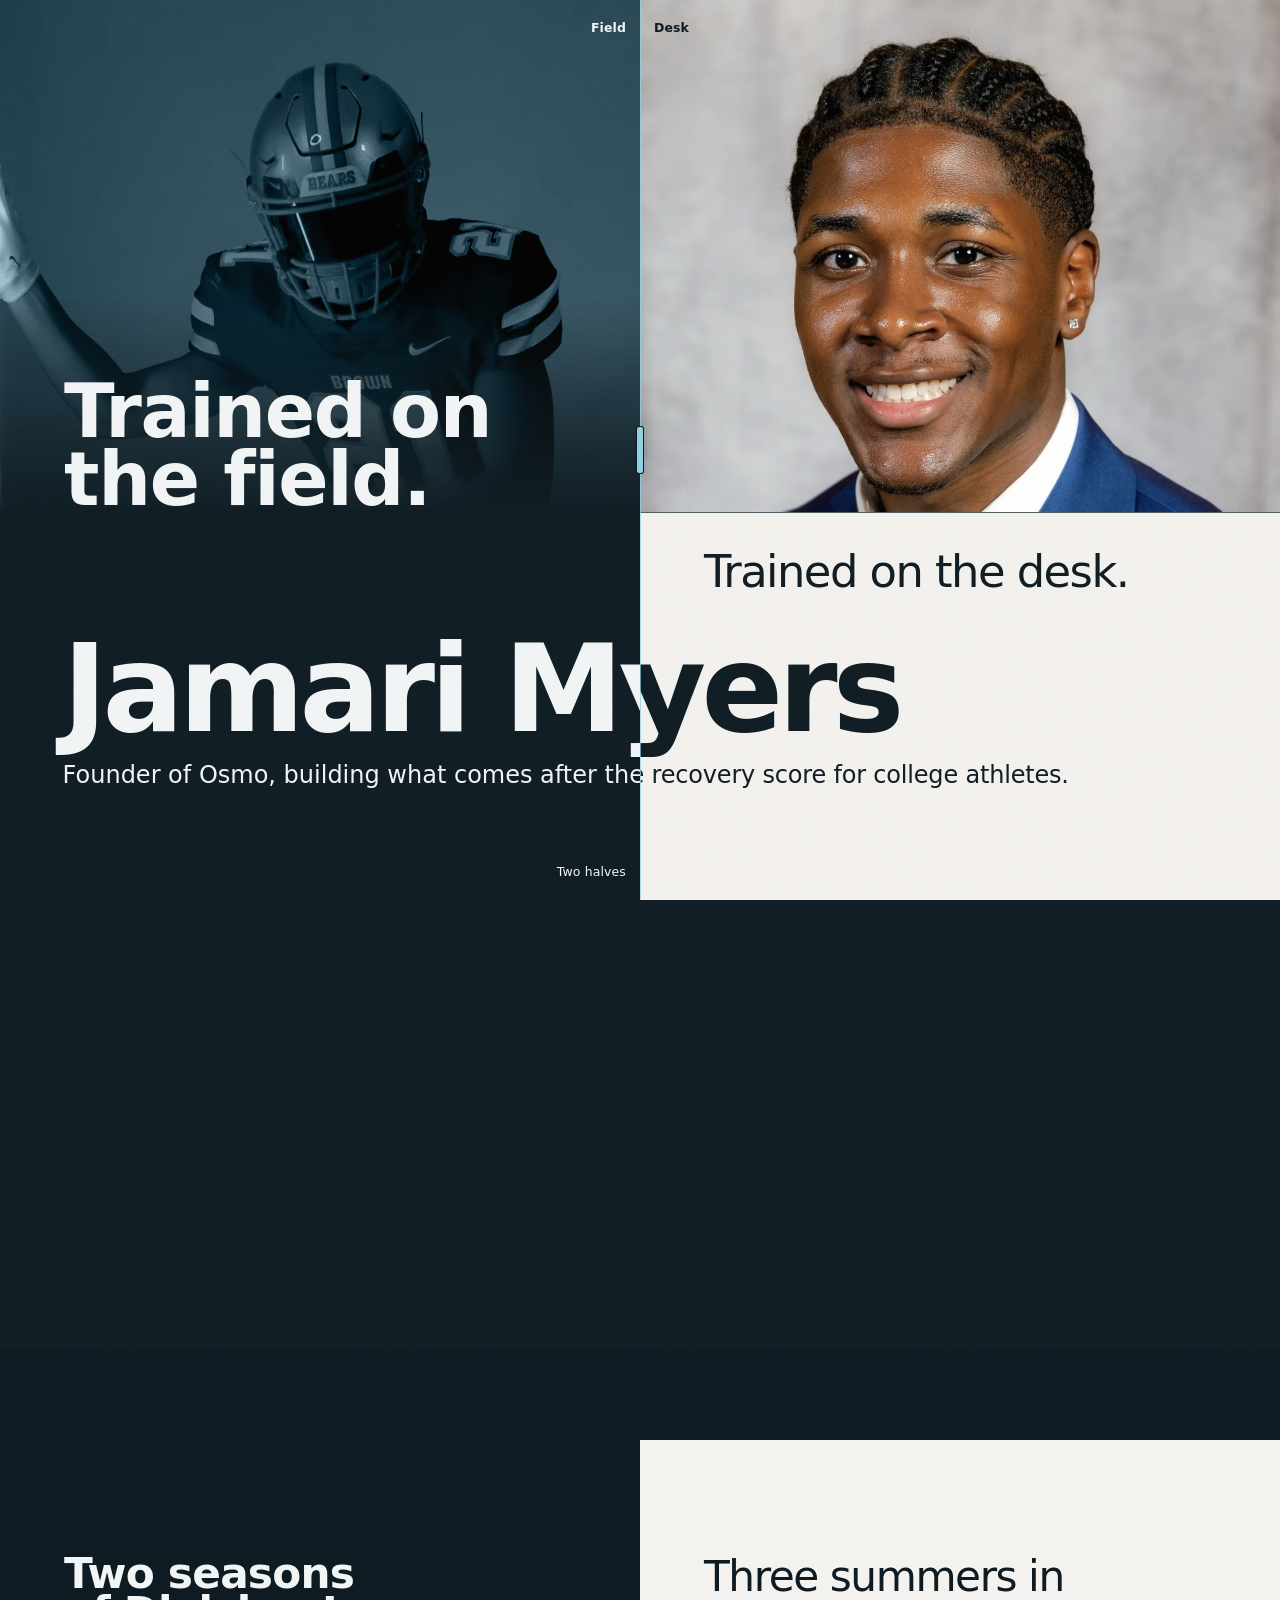
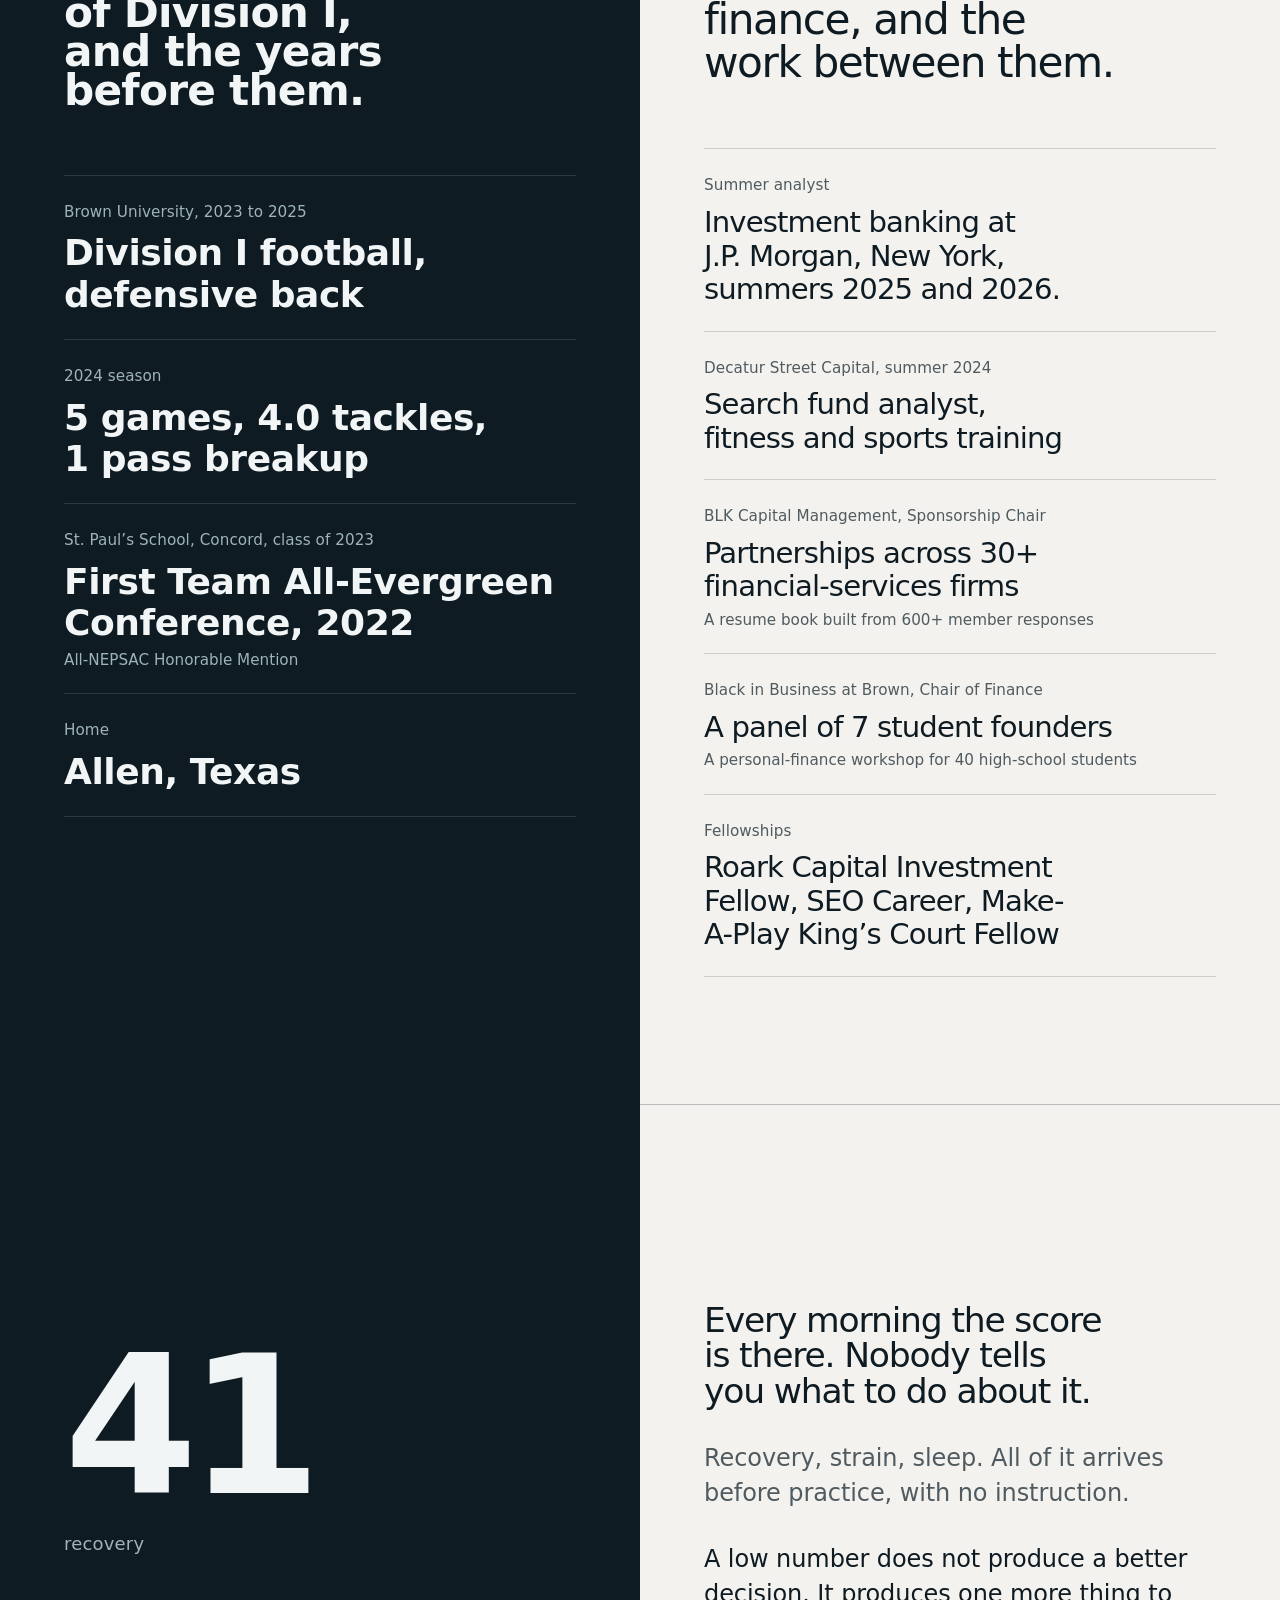
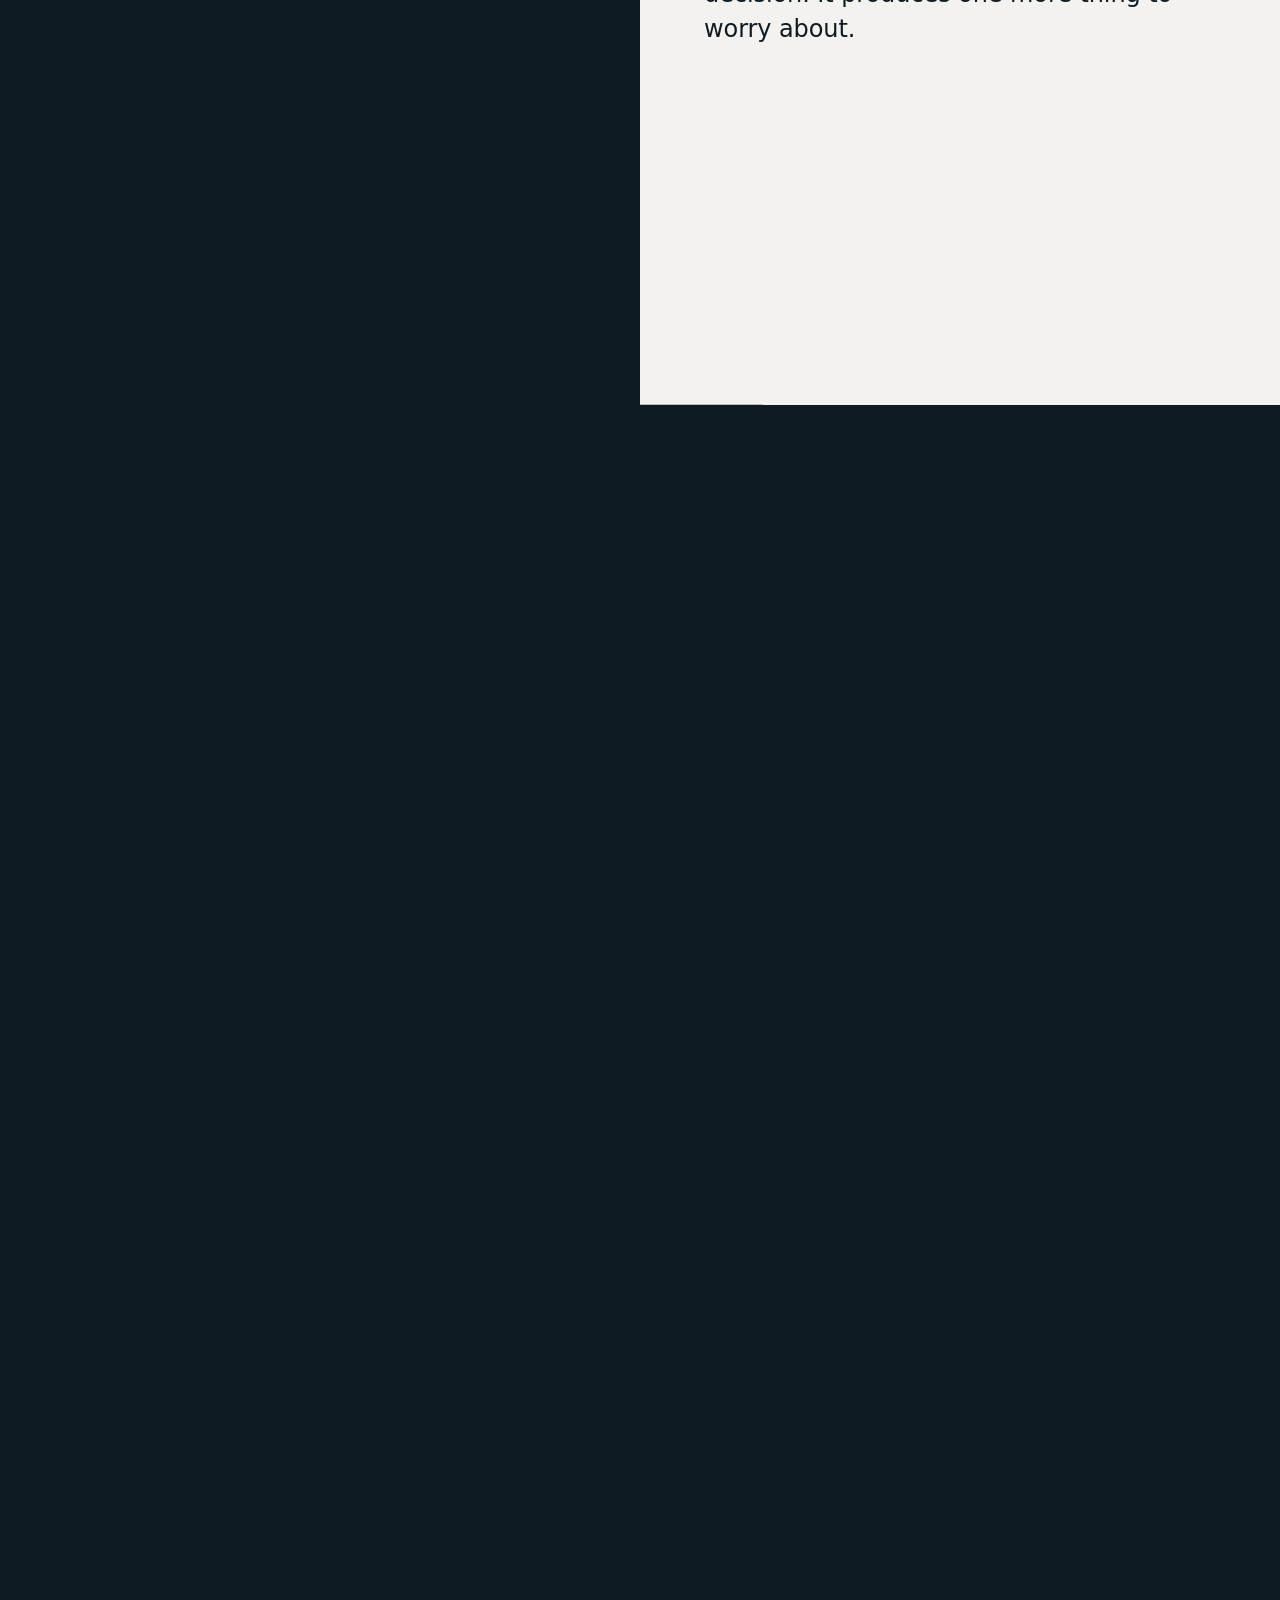
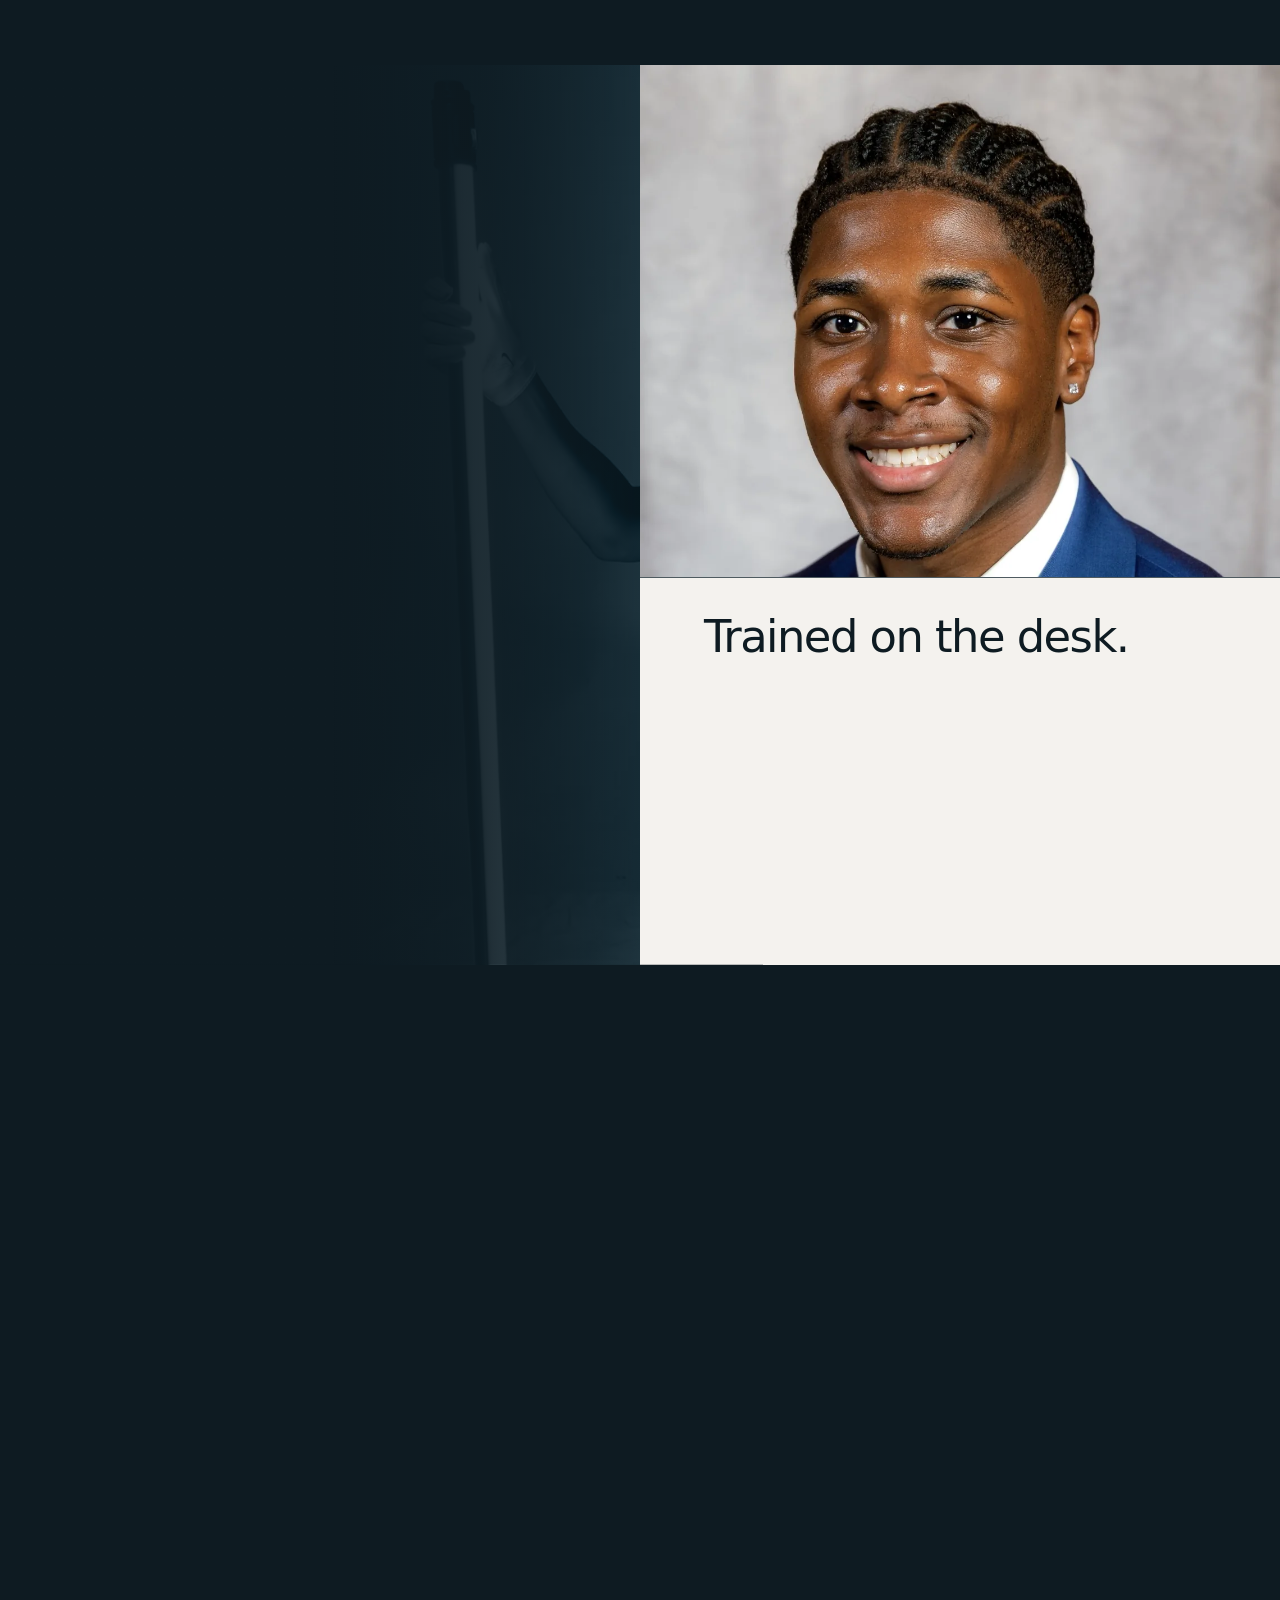
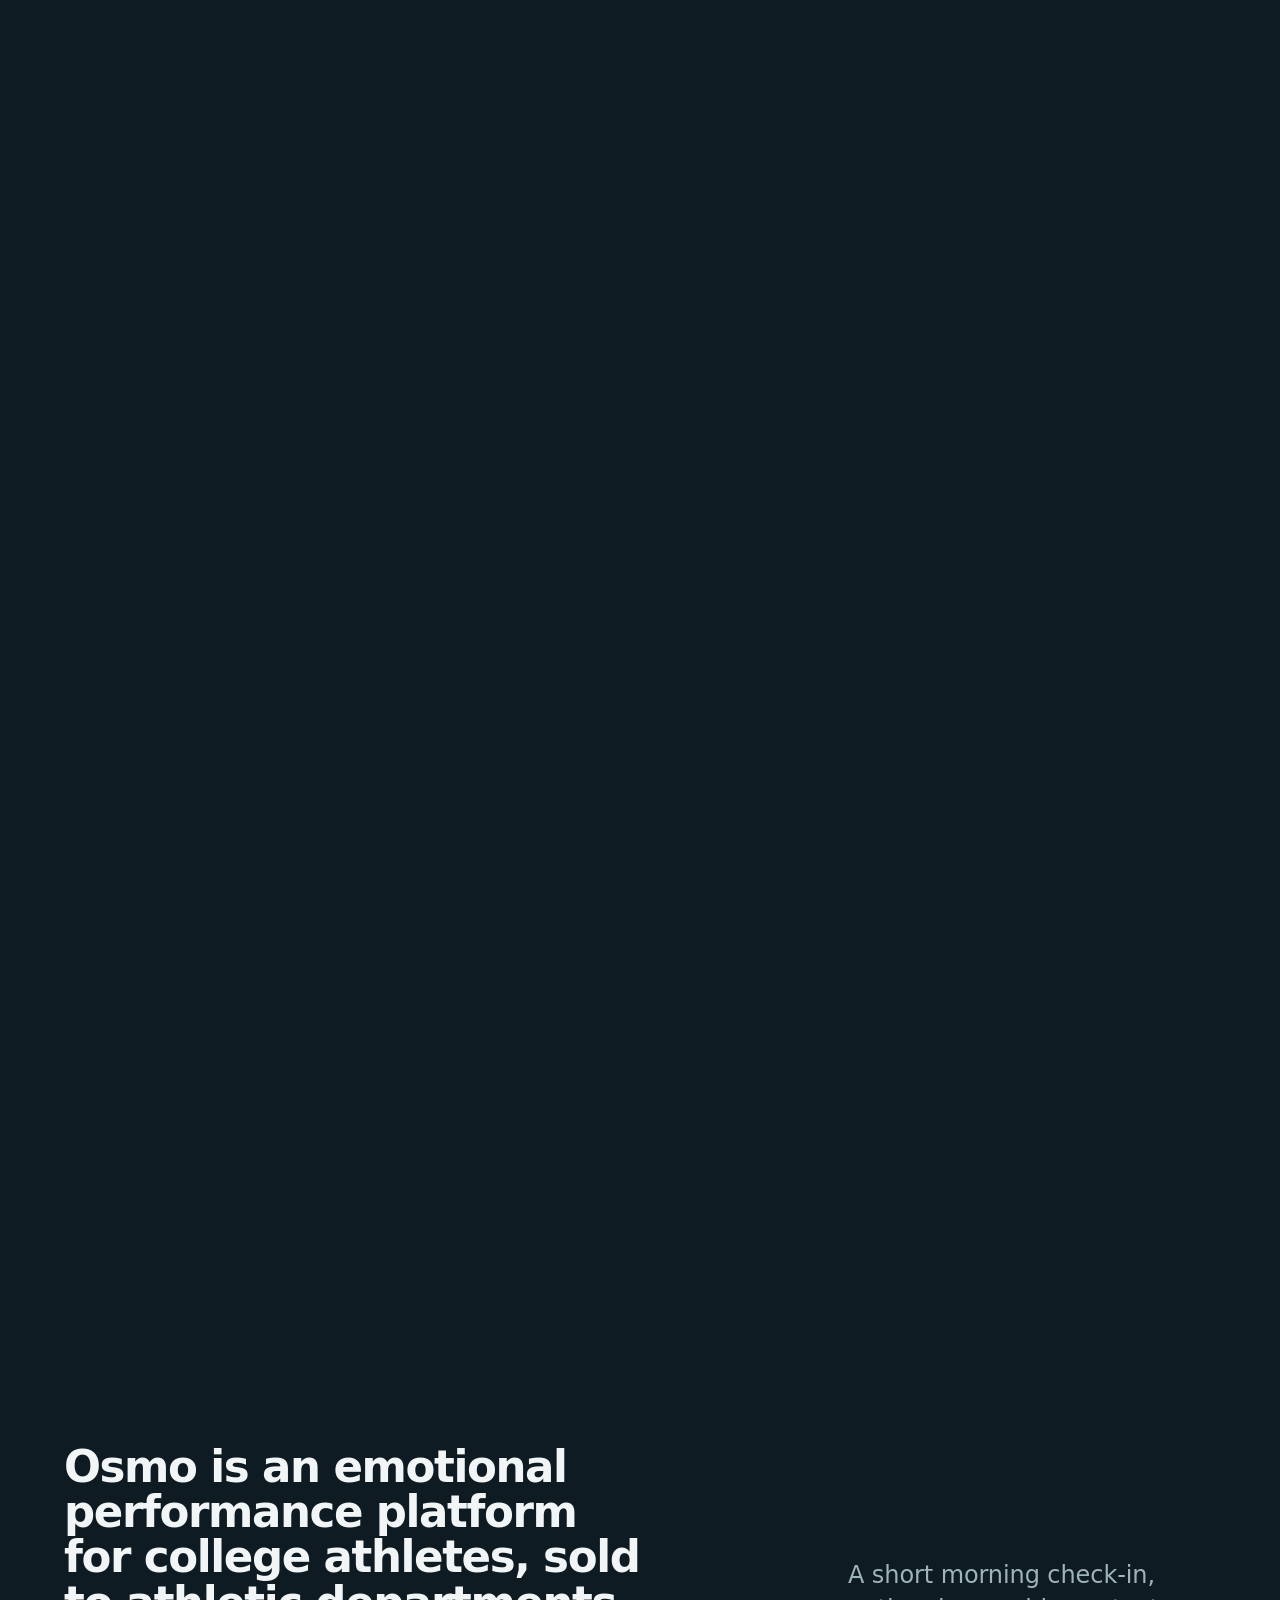
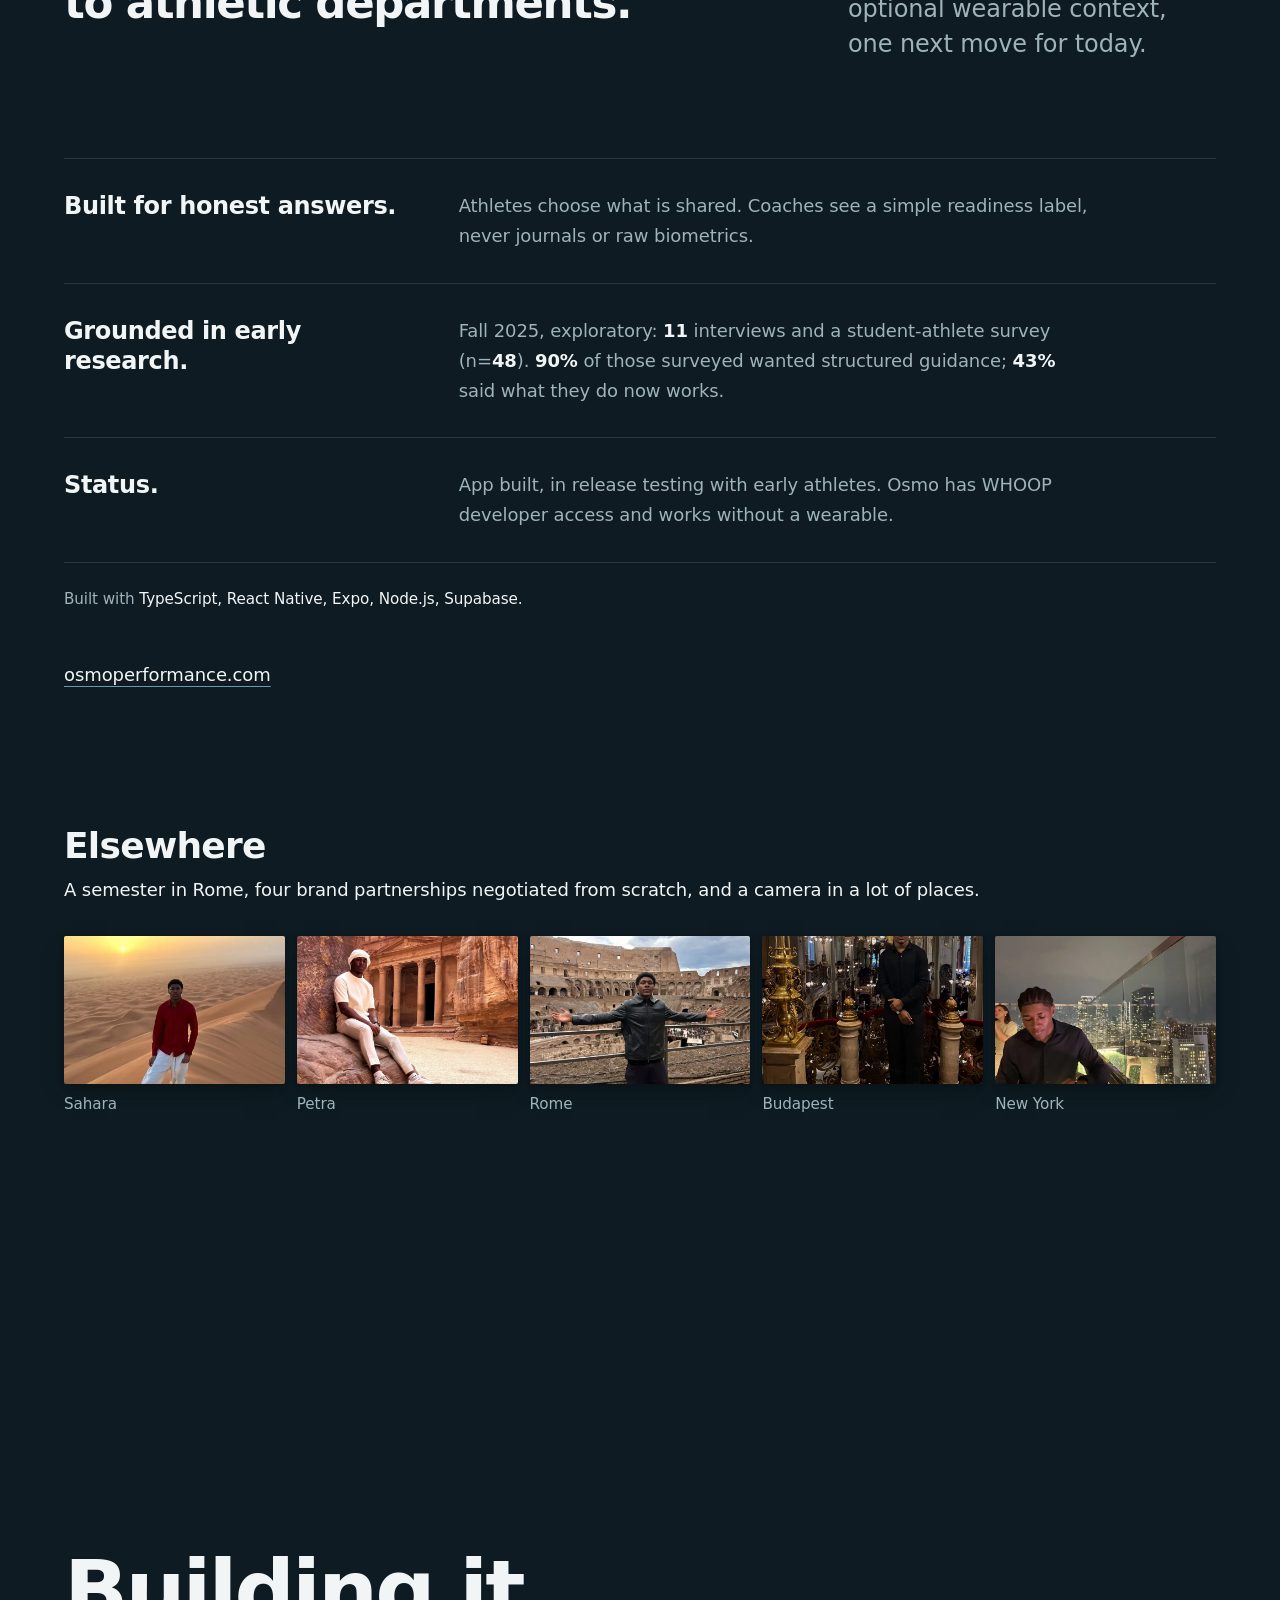
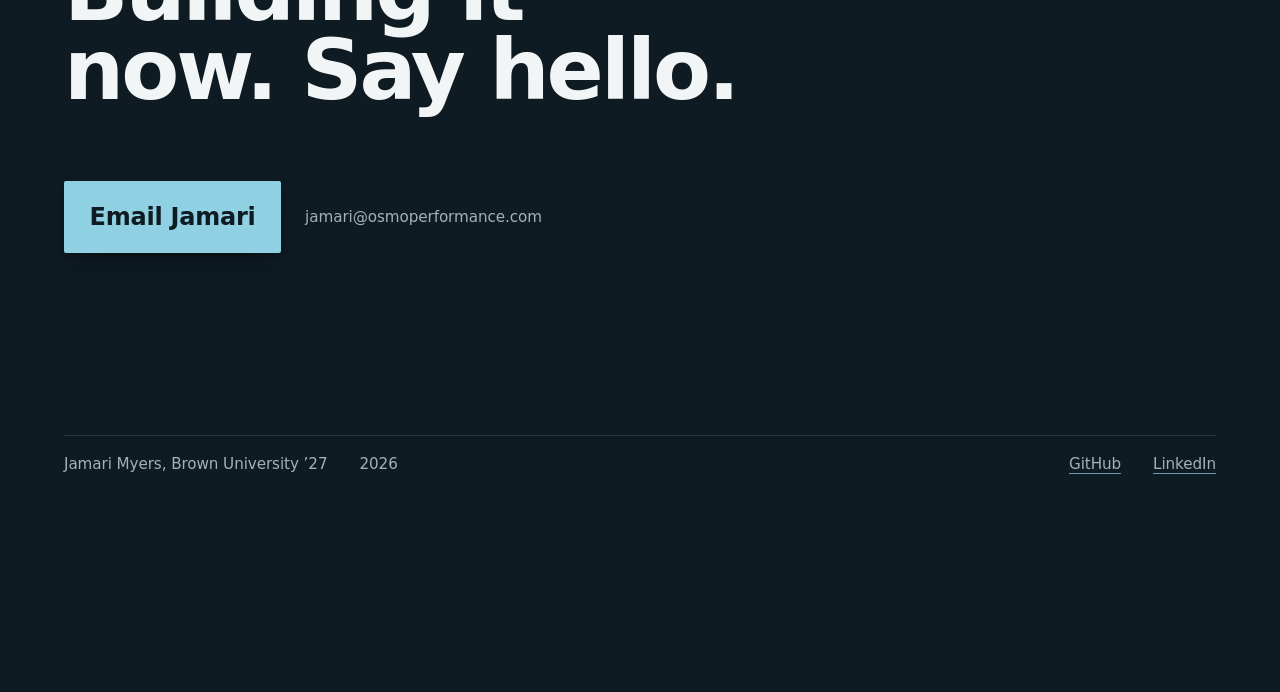
==== site/index.html @ 01a28f22 "WIP: first split-stage build of the site, panel copy Co-Authored-By: Claude Fable 5.1 <noreply@anthr" ====
<!doctype html>
<html lang="en">
<head>
<meta charset="utf-8">
<meta name="viewport" content="width=device-width, initial-scale=1, viewport-fit=cover">
<title>Jamari Myers</title>
<meta name="description" content="Jamari Myers is the founder of Osmo, an emotional performance platform for college athletes, and a former Division I football player at Brown.">
<meta name="theme-color" content="#0E1B22">
<link rel="icon" href="data:image/svg+xml,<svg xmlns='http://www.w3.org/2000/svg' viewBox='0 0 32 32'><path d='M0 0H32L0 32Z' fill='%230E1B22'/><path d='M32 0V32H0Z' fill='%23F4F2EE'/></svg>">
<link rel="preload" href="assets/fonts/archivo-latin-wdth-normal.woff2" as="font" type="font/woff2" crossorigin>
<link rel="preload" href="assets/fonts/geist-latin-wght-normal.woff2" as="font" type="font/woff2" crossorigin>
<link rel="preload" as="image" href="assets/img/field-red-lit.webp">
<link rel="stylesheet" href="scrollcraft.css">
<link rel="stylesheet" href="site.css">
</head>
<body>

<div class="sc-grain" aria-hidden="true"></div>

<!-- The divider is the chrome: side labels, the act readout, and the handle. -->
<div class="seam" data-sc-verify-state="0.500">
  <div class="seam__track">
    <span class="seam__line" aria-hidden="true"></span>
    <span class="seam__label seam__label--field" aria-hidden="true">Field</span>
    <span class="seam__label seam__label--desk" aria-hidden="true">Desk</span>
    <span class="seam__readout" aria-hidden="true">Two halves</span>
    <button class="seam__grip" type="button" aria-label="Drag to compare the field and the desk"><span class="seam__knob"></span></button>
  </div>
</div>

<main>

  <!-- 1 RECOGNITION. Pin, split holds at 0.5. One name across both grounds. -->
  <section class="act act--hero" data-sc-act="pin" data-sc-span="1.6" data-act-name="Two halves">
    <div data-sc-stage class="stage">
      <div class="pane pane--field">
        <figure class="photo photo--field photo--duo">
          <img src="assets/img/field-red-lit.webp" width="1026" height="1536" loading="eager" decoding="async" fetchpriority="high"
               alt="Jamari Myers in a Brown football uniform, lit red, crouching in a studio">
        </figure>
        <p class="hl--field-hero v-field" data-stretch="field">Trained on the field.</p>
        <div class="hero-id">
          <h1 class="name v-one">Jamari Myers</h1>
          <p class="support">Founder of Osmo, building what comes after the recovery score for college athletes.</p>
        </div>
      </div>
      <div class="pane pane--desk">
        <figure class="photo photo--desk">
          <img src="assets/img/desk-headshot.webp" width="1229" height="1536" loading="eager" decoding="async"
               alt="Jamari Myers in a blue suit and tie, smiling, against a grey backdrop">
        </figure>
        <div class="hero-id" aria-hidden="true">
          <p class="name v-one">Jamari Myers</p>
          <p class="support">Founder of Osmo, building what comes after the recovery score for college athletes.</p>
        </div>
        <div class="follow">
          <p class="hl--desk-hero v-desk" data-stretch="desk">Trained on the desk.</p>
        </div>
      </div>
      <div class="mseam" aria-hidden="true"><span class="mseam__line"></span><span class="mseam__l mseam__l--field">Field</span><span class="mseam__l mseam__l--desk">Desk</span></div>
    </div>
  </section>

  <!-- 2 RESPECT. Flow. Each column wipes in on its own; the seam leans
       toward whichever is landing (0.45 to 0.55, never beyond). -->
  <section class="act act--ledger" data-sc-act="flow" data-act-name="The ledger">
    <div class="ledger">
      <div class="pane pane--field">
        <div class="col col--field" data-sc-reveal="up" data-auto-reveal="0.9 0.78">
          <span class="rail" aria-hidden="true"><span>Field</span></span>
          <h2 class="v-field">Two seasons of Division I, and the years before them.</h2>
          <dl class="entries">
            <div class="entry">
              <dt>Brown University, 2023 to 2025</dt>
              <dd>Division I football, defensive back</dd>
            </div>
            <div class="entry">
              <dt>2024 season</dt>
              <dd><span class="fig" data-sc-count="0 5" data-auto-count>5</span> games, <span class="fig" data-sc-count="0 4.0" data-auto-count>4.0</span> tackles, <span class="fig" data-sc-count="0 1" data-auto-count>1</span> pass breakup</dd>
            </div>
            <div class="entry">
              <dt>St. Paul&rsquo;s School, Concord, class of 2023</dt>
              <dd>First Team All-Evergreen Conference, <span class="fig">2022</span><small>All-NEPSAC Honorable Mention</small></dd>
            </div>
            <div class="entry">
              <dt>Home</dt>
              <dd>Allen, Texas</dd>
            </div>
          </dl>
        </div>
      </div>
      <div class="pane pane--desk">
        <div class="follow">
          <div class="col col--desk" data-sc-reveal="up" data-auto-reveal="0.72 0.6">
            <span class="rail" aria-hidden="true"><span>Desk</span></span>
            <h2 class="v-desk">Three summers in finance, and the work between them.</h2>
            <dl class="entries">
              <div class="entry">
                <dt>Summer analyst</dt>
                <dd>Investment banking at J.P. Morgan, New York, summers <span class="fig">2025</span> and <span class="fig">2026</span>.</dd>
              </div>
              <div class="entry">
                <dt>Decatur Street Capital, summer 2024</dt>
                <dd>Search fund analyst, fitness and sports training</dd>
              </div>
              <div class="entry">
                <dt>BLK Capital Management, Sponsorship Chair</dt>
                <dd>Partnerships across <span class="fig" data-sc-count="0 30" data-auto-count>30</span>+ financial-services firms<small>A resume book built from <span class="fig" data-sc-count="0 600" data-auto-count>600</span>+ member responses</small></dd>
              </div>
              <div class="entry">
                <dt>Black in Business at Brown, Chair of Finance</dt>
                <dd>A panel of <span class="fig" data-sc-count="0 7" data-auto-count>7</span> student founders<small>A personal-finance workshop for <span class="fig" data-sc-count="0 40" data-auto-count>40</span> high-school students</small></dd>
              </div>
              <div class="entry">
                <dt>Fellowships</dt>
                <dd>Roark Capital Investment Fellow, SEO Career, Make-A-Play King&rsquo;s Court Fellow</dd>
              </div>
            </dl>
          </div>
        </div>
      </div>
    </div>
  </section>

  <!-- 3 UNEASE. Pin, the quiet act. The first 30% is authored silence: two
       grounds and one number. Then second-person copy arrives on the desk. -->
  <section class="act act--morning" data-sc-act="pin" data-sc-span="2.4" data-act-name="The morning">
    <div data-sc-stage class="stage">
      <div class="pane pane--field">
        <p class="score">
          <span class="score__n">41</span>
          <span class="score__l">recovery</span>
          <span class="vh">Illustrative score, not real data.</span>
        </p>
      </div>
      <div class="pane pane--desk">
        <div class="follow">
          <div class="morning">
            <h2 class="v-desk" data-sc-cue="0.28 0.985 0.1 0.03">Every morning the score is there. Nobody tells you what to do about it.</h2>
            <p data-sc-cue="0.44 0.985 0.1 0.03">Recovery, strain, sleep. All of it arrives before practice, with no instruction.</p>
            <p class="is-last" data-sc-cue="0.6 0.985 0.1 0.03">A low number does not produce a better decision. It produces one more thing to worry about.</p>
          </div>
        </div>
      </div>
      <div class="mseam" aria-hidden="true"><span class="mseam__line"></span><span class="mseam__l mseam__l--field">Field</span><span class="mseam__l mseam__l--desk">Desk</span></div>
    </div>
  </section>

  <!-- 4 RESOLVE. The peak. Largest span. Scroll takes the handle and drives
       the seam from 0.5 to 1.0; the field photo blooms to full colour. -->
  <section class="act act--gap" data-sc-act="pin" data-sc-span="3.2" data-act-name="The gap">
    <div data-sc-stage class="stage">
      <div class="pane pane--field">
        <figure class="photo photo--bleed photo--duo" aria-hidden="true">
          <img class="ph-duo" src="assets/img/field-red-lit.webp" width="1026" height="1536" loading="lazy" decoding="async" alt="">
          <img class="ph-color" src="assets/img/field-red-lit.webp" width="1026" height="1536" loading="lazy" decoding="async" alt="">
        </figure>
        <div class="gap-scrim" aria-hidden="true"></div>
        <p class="hl--field-hero v-field" data-stretch="field" data-sc-cue="0 0.42 0 0.4" aria-hidden="true">Trained on the field.</p>
        <h2 class="gap-line" data-sc-cue="0.34">The gap was never measurement. It was what to do next.</h2>
        <p class="osmo" data-sc-cue="0.56">Osmo</p>
        <p class="belief" data-sc-cue="0.64">Physical performance is trained. Emotional performance should be too.</p>
      </div>
      <div class="pane pane--desk" aria-hidden="true">
        <figure class="photo photo--desk-r">
          <img src="assets/img/desk-headshot.webp" width="1229" height="1536" loading="lazy" decoding="async" alt="">
        </figure>
        <div class="follow">
          <p class="hl--desk-hero v-desk" data-stretch="desk">Trained on the desk.</p>
        </div>
      </div>
      <div class="mseam" aria-hidden="true"><span class="mseam__line"></span><span class="mseam__l mseam__l--field">Field</span><span class="mseam__l mseam__l--desk">Desk</span></div>
    </div>
  </section>

  <!-- 5 CONFIDENCE. Flow on the one remaining ground. Plain facts. -->
  <section class="act act--osmo" data-sc-act="flow" data-act-name="Osmo">
    <div class="osmo-wrap">
      <div class="osmo-head" data-sc-in data-sc-stagger="60">
        <h2>Osmo is an emotional performance platform for college athletes, sold to athletic departments.</h2>
        <p class="lede">A short morning check-in, optional wearable context, one next move for today.</p>
      </div>
      <dl class="facts" data-sc-in data-sc-stagger="60">
        <div class="fact">
          <dt>Built for honest answers.</dt>
          <dd>Athletes choose what is shared. Coaches see a simple readiness label, never journals or raw biometrics.</dd>
        </div>
        <div class="fact">
          <dt>Grounded in early research.</dt>
          <dd>Fall 2025, exploratory: <b>11</b> interviews and a student-athlete survey (n=<b>48</b>). <b>90%</b> of those surveyed wanted structured guidance; <b>43%</b> said what they do now works.</dd>
        </div>
        <div class="fact">
          <dt>Status.</dt>
          <dd>App built, in release testing with early athletes. Osmo has WHOOP developer access and works without a wearable.</dd>
        </div>
      </dl>
      <div data-sc-in data-sc-stagger="60">
        <p class="stack-line">Built with <span>TypeScript, React Native, Expo, Node.js, Supabase.</span></p>
        <p class="osmo-links"><a class="link" href="https://osmoperformance.com">osmoperformance.com</a></p>
        <aside class="slot slot--app" aria-label="Reserved for an Osmo app screenshot">Osmo app screenshot</aside>
      </div>

      <section class="elsewhere" aria-labelledby="elsewhere-h">
        <div data-sc-in data-sc-stagger="60">
          <h3 id="elsewhere-h">Elsewhere</h3>
          <p>A semester in Rome, four brand partnerships negotiated from scratch, and a camera in a lot of places.</p>
        </div>
        <ul class="strip" data-sc-in data-sc-stagger="50">
          <li><figure><img src="assets/img/travel-sahara.webp" width="900" height="1200" loading="lazy" decoding="async" style="object-position: 50% 62%" alt="Jamari Myers standing on a dune in the Sahara at sunrise"><figcaption>Sahara</figcaption></figure></li>
          <li><figure><img src="assets/img/travel-petra.webp" width="900" height="1200" loading="lazy" decoding="async" style="object-position: 50% 74%" alt="Jamari Myers seated on a rock in front of the Treasury at Petra"><figcaption>Petra</figcaption></figure></li>
          <li><figure><img src="assets/img/travel-rome.webp" width="900" height="1200" loading="lazy" decoding="async" style="object-position: 50% 52%" alt="Jamari Myers with his arms open inside the Colosseum in Rome"><figcaption>Rome</figcaption></figure></li>
          <li><figure><img src="assets/img/travel-budapest.webp" width="900" height="1200" loading="lazy" decoding="async" style="object-position: 50% 70%" alt="Jamari Myers standing in an ornate gilded hall in Budapest"><figcaption>Budapest</figcaption></figure></li>
          <li><figure><img src="assets/img/travel-nyc.webp" width="900" height="1200" loading="lazy" decoding="async" style="object-position: 50% 62%" alt="Jamari Myers at a restaurant table above the New York skyline at night"><figcaption>New York</figcaption></figure></li>
        </ul>
      </section>
    </div>
  </section>

  <!-- 6 READINESS. Last element on the page. One action. Footer inside. -->
  <section class="act act--close" id="contact" data-sc-act="pin" data-sc-span="1.2" data-act-name="Say hello">
    <div data-sc-stage class="stage">
      <div class="close">
        <div class="close__inner">
          <h2 data-sc-cue="0 1 0 0">Building it now. Say hello.</h2>
          <div class="cta-row" data-sc-cue="0 1 0 0" data-sc-rise="0">
            <a class="cta" href="mailto:jamari@osmoperformance.com">Email Jamari</a>
            <span class="cta-addr">jamari@osmoperformance.com</span>
          </div>
        </div>
        <footer class="foot">
          <span>Jamari Myers, Brown University &rsquo;27</span>
          <span class="fig">2026</span>
          <span class="foot__spacer"></span>
          <a class="link" href="https://github.com/jamarimyers">GitHub</a>
          <a class="link" href="https://www.linkedin.com/in/jamari-myers">LinkedIn</a>
        </footer>
      </div>
    </div>
  </section>

</main>

<script>
/* Pre-mount: the ledger is a flow act, so its column wipes and counters are
   keyed to where each element actually sits in the scroll. Written as
   data-sc-reveal-at / data-sc-count-at before the engine reads them. */
(function () {
  var act = document.querySelector('.act--ledger');
  if (!act) return;
  var vh = innerHeight, y0 = scrollY;
  var top = act.getBoundingClientRect().top + y0, H = act.offsetHeight;
  var pAt = function (sy) { return Math.max(0, Math.min(1, (sy + vh - top) / (H + vh))); };
  [].forEach.call(act.querySelectorAll('[data-auto-reveal]'), function (el) {
    var f = el.getAttribute('data-auto-reveal').split(' ').map(parseFloat);
    var r = el.getBoundingClientRect();
    var a = pAt(r.top + y0 - f[0] * vh), b = pAt(r.bottom + y0 - f[1] * vh);
    el.setAttribute('data-sc-reveal-at', a.toFixed(4) + ' ' + Math.max(b, a + 0.05).toFixed(4));
  });
  // Reduced motion: no counting at all, the real figure is simply there.
  var still = matchMedia('(prefers-reduced-motion: reduce)').matches;
  [].forEach.call(act.querySelectorAll('[data-auto-count]'), function (el) {
    if (still) { el.removeAttribute('data-sc-count'); return; }
    var r = el.getBoundingClientRect();
    var a = pAt(r.top + y0 - 0.98 * vh), b = pAt(r.top + y0 - 0.74 * vh);
    el.setAttribute('data-sc-count-at', a.toFixed(4) + ' ' + b.toFixed(4));
  });
  if (/[?&]slots\b/.test(location.search)) document.documentElement.classList.add('show-slots');
})();
</script>
<script src="scrollcraft.js"></script>
<script>ScrollCraft.mount(document.body);</script>
<script src="handle.js"></script>
</body>
</html>
---- site/scrollcraft.css ----
/* ============================================================================
   scrollcraft.css: the taste floor
   ----------------------------------------------------------------------------
   Two layers, and the split matters:

     TOKENS   what you override per brand. Colour roles, the type ramp, the
              spacing scale, elevation, motion. A brand is ~12 values.
     DEVICES  what the engine drives. Do not restyle these to taste; they are
              the mechanism. Style your own markup instead.

   Nothing here draws a "component". There are no card, badge, or pill classes,
   because a stylesheet that ships those is how every page built on it ends up
   with the same shapes. You get a floor and a vocabulary; the composition is
   yours.
   ========================================================================== */

/* ---------------------------------------------------------------- tokens -- */
:root {
  /* --- colour roles. Override these six and the page is rebranded. -------- */
  --sc-canvas:      #08090b;   /* the page ground. Drift interpolates this.   */
  --sc-surface:     #101217;   /* anything raised off the ground             */
  --sc-ink:         #f4f2ef;   /* primary text                               */
  --sc-ink-soft:    #9a9ba1;   /* secondary text. Tinted, never flat gray.   */
  --sc-accent:      #d8ff3e;   /* ONE accent. It owns a region, not confetti. */
  --sc-accent-ink:  #08090b;   /* text that sits on the accent               */

  --sc-hairline:    color-mix(in oklab, var(--sc-ink) 12%, transparent);
  --sc-hairline-strong: color-mix(in oklab, var(--sc-ink) 22%, transparent);

  /* --- type. Two families max. Display carries voice, text carries prose. - */
  --sc-font-display: "Instrument Sans", "Geist", system-ui, sans-serif;
  --sc-font-text:    "Geist", system-ui, sans-serif;
  --sc-font-mono:    "Geist Mono", ui-monospace, monospace;

  /* Fluid ramp. Tracking tightens as size grows because a face set at 6rem
     with 0 tracking reads loose; this is optical correction, not decoration. */
  --sc-t-xs:   clamp(0.75rem, 0.72rem + 0.15vw, 0.82rem);
  --sc-t-sm:   clamp(0.875rem, 0.84rem + 0.18vw, 0.95rem);
  --sc-t-base: clamp(1rem, 0.96rem + 0.22vw, 1.125rem);
  --sc-t-lg:   clamp(1.2rem, 1.1rem + 0.5vw, 1.5rem);
  --sc-t-xl:   clamp(1.6rem, 1.35rem + 1.2vw, 2.25rem);
  --sc-t-2xl:  clamp(2.1rem, 1.6rem + 2.4vw, 3.4rem);
  --sc-t-3xl:  clamp(2.8rem, 1.9rem + 4.2vw, 5rem);
  --sc-t-4xl:  clamp(3.4rem, 1.9rem + 6.6vw, 7.5rem);

  --sc-track-tight:  -0.035em;
  --sc-track-snug:   -0.02em;
  --sc-track-normal: -0.005em;
  --sc-track-wide:    0.08em;

  --sc-leading-none: 0.94;
  --sc-leading-tight: 1.06;
  --sc-leading-body: 1.62;

  --sc-measure: 62ch;

  /* --- space. 4px base: the useful middle steps an 8-only scale misses. --- */
  --sc-1: 0.25rem;  --sc-2: 0.5rem;   --sc-3: 0.75rem;  --sc-4: 1rem;
  --sc-5: 1.5rem;   --sc-6: 2rem;     --sc-7: 3rem;     --sc-8: 4rem;
  --sc-9: 6rem;     --sc-10: 8rem;    --sc-11: 12rem;

  /* Section rhythm is fluid so a phone doesn't inherit desktop air. */
  --sc-section: clamp(4.5rem, 9vw, 11rem);
  --sc-gutter:  clamp(1.25rem, 5vw, 5.5rem);
  --sc-maxw:    82rem;

  /* --- radius. Pick one scale for the page and hold it. ------------------- */
  --sc-r-sm: 6px;  --sc-r-md: 12px;  --sc-r-lg: 20px;  --sc-r-pill: 999px;

  /* --- elevation. Every shadow has an offset AND a soft blur, and is tinted
         to the canvas hue. A zero-offset coloured halo is decoration, not
         depth, so there isn't one here. ---------------------------------- */
  --sc-shadow-color: 220 40% 2%;
  --sc-e1: 0 1px 2px hsl(var(--sc-shadow-color) / 0.28),
           0 2px 6px -1px hsl(var(--sc-shadow-color) / 0.20);
  --sc-e2: 0 2px 4px hsl(var(--sc-shadow-color) / 0.24),
           0 8px 18px -4px hsl(var(--sc-shadow-color) / 0.30);
  --sc-e3: 0 4px 8px hsl(var(--sc-shadow-color) / 0.22),
           0 18px 40px -8px hsl(var(--sc-shadow-color) / 0.38),
           0 48px 90px -24px hsl(var(--sc-shadow-color) / 0.30);

  /* Edge light: a 1px top highlight sells a raised surface better than any
     amount of blur, because real raised things catch light on their lip. */
  --sc-edge: inset 0 1px 0 color-mix(in oklab, var(--sc-ink) 10%, transparent);

  /* --- motion. Built-in CSS easings are too weak for UI. ------------------ */
  --sc-ease-out:    cubic-bezier(0.23, 1, 0.32, 1);
  --sc-ease-in-out: cubic-bezier(0.77, 0, 0.175, 1);
  --sc-ease-drawer: cubic-bezier(0.32, 0.72, 0, 1);
  --sc-d-fast: 160ms;  --sc-d-base: 240ms;  --sc-d-slow: 420ms;

  --sc-z-stage: 1; --sc-z-copy: 20; --sc-z-chrome: 60;
}

/* --------------------------------------------------------------- reset -- */
*, *::before, *::after { box-sizing: border-box; }
html { -webkit-text-size-adjust: 100%; scroll-behavior: smooth; }
@media (prefers-reduced-motion: reduce) { html { scroll-behavior: auto; } }

body {
  margin: 0;
  background: var(--sc-canvas);
  color: var(--sc-ink);
  font-family: var(--sc-font-text);
  font-size: var(--sc-t-base);
  line-height: var(--sc-leading-body);
  letter-spacing: var(--sc-track-normal);
  -webkit-font-smoothing: antialiased;
  text-rendering: optimizeLegibility;
  font-synthesis-weight: none;
  overflow-x: clip;
}
img, video, canvas, svg { display: block; max-width: 100%; }
button, input, select, textarea { font: inherit; color: inherit; }

/* ------------------------------------------------- the browser surfaces --
   The parts you did not draw still carry the design. Selection, caret, focus
   ring, scrollbar and tabular numerals all ship with defaults that belong to no
   design system. Theming them is the cheapest signal that a page was built
   rather than assembled, and it is the step that gets skipped most reliably. */
::selection { background: var(--sc-accent); color: var(--sc-accent-ink); }
:root { caret-color: var(--sc-accent); accent-color: var(--sc-accent); }
:focus-visible {
  outline: 2px solid var(--sc-accent);
  outline-offset: 3px;
  border-radius: var(--sc-r-sm);
}
:where(a) { color: inherit; text-decoration-thickness: 1px; text-underline-offset: 0.22em; }
@supports (scrollbar-color: auto) {
  html { scrollbar-color: color-mix(in oklab, var(--sc-ink) 26%, transparent) transparent; scrollbar-width: thin; }
}
:where(table, .sc-nums, [data-sc-count]) { font-variant-numeric: tabular-nums; }

/* ----------------------------------------------------------- typography -- */
.sc-display {
  font-family: var(--sc-font-display);
  font-weight: 500;
  line-height: var(--sc-leading-none);
  letter-spacing: var(--sc-track-tight);
  text-wrap: balance;
  margin: 0;
}
.sc-display--xl { font-size: var(--sc-t-4xl); }
.sc-display--lg { font-size: var(--sc-t-3xl); }
.sc-display--md { font-size: var(--sc-t-2xl); letter-spacing: var(--sc-track-snug); }
.sc-lede {
  font-size: var(--sc-t-lg);
  line-height: 1.44;
  letter-spacing: var(--sc-track-snug);
  color: var(--sc-ink);
  max-width: 46ch;
  text-wrap: pretty;
  margin: 0;
}
.sc-body { max-width: var(--sc-measure); color: var(--sc-ink-soft); text-wrap: pretty; margin: 0; }
.sc-label {
  font-family: var(--sc-font-mono);
  font-size: var(--sc-t-xs);
  letter-spacing: var(--sc-track-wide);
  text-transform: uppercase;
  color: var(--sc-ink-soft);
}

/* ---------------------------------------------------------------- layout -- */
.sc-wrap { width: 100%; max-width: var(--sc-maxw); margin-inline: auto; padding-inline: var(--sc-gutter); }
.sc-section { padding-block: var(--sc-section); }
/* More space above a heading than below it: the gap belongs to the boundary,
   not to the pair. */
.sc-stack > * + * { margin-top: var(--sc-4); }
.sc-stack > :is(h1,h2,h3) { margin-top: var(--sc-7); }
.sc-stack > :is(h1,h2,h3):first-child { margin-top: 0; }
.sc-rule { height: 1px; border: 0; background: var(--sc-hairline); margin: 0; }

/* =============================================================== DEVICES ==
   Driven by the engine. Restyle your own markup, not these.                */

.sc-act--pinned { position: relative; }
.sc-stage {
  position: sticky; top: 0;
  height: 100vh; height: 100svh;
  overflow: clip;
  z-index: var(--sc-z-stage);
}

/* scrub / sequence media */
.sc-stage :is(video[data-sc-scrub], canvas[data-sc-sequence], .sc-stage__poster) {
  position: absolute; inset: 0;
  width: 100%; height: 100%;
  object-fit: cover;
}
video[data-sc-scrub] { opacity: 0; transition: opacity 380ms var(--sc-ease-out); }
.sc-has-clip video[data-sc-scrub] { opacity: 1; }
/* The poster is a live frame-holder, not a placeholder: it stays up until a
   real video frame has painted, which is what stops the blank-stage flash. */
.sc-stage__poster { z-index: 0; transition: opacity 380ms var(--sc-ease-out); }
.sc-has-clip .sc-stage__poster { opacity: 0; }

/* A scrim only where text sits. A full-frame darkening layer flattens the
   image everywhere to fix contrast in one corner. */
.sc-scrim {
  position: absolute; inset: 0; pointer-events: none; z-index: 1;
  background: linear-gradient(
    var(--sc-scrim-angle, 180deg),
    color-mix(in oklab, var(--sc-canvas) var(--sc-scrim-a, 78%), transparent) 0%,
    color-mix(in oklab, var(--sc-canvas) 30%, transparent) 42%,
    transparent 68%);
}
/* Point the scrim at the copy. A scrim gradient that darkens the top while the
   copy sits at the bottom fixes contrast nowhere and flattens the image
   everywhere, which is the most common way text-over-video goes wrong. */
.sc-scrim--bottom { --sc-scrim-angle: 0deg; }
.sc-scrim--left   { --sc-scrim-angle: 90deg; }
.sc-scrim--right  { --sc-scrim-angle: 270deg; }

/* Corner scrims, for copy anchored to a corner. An edge gradient has to darken
   a whole band across the frame to cover one corner; a corner gradient puts the
   density where the text is and leaves the rest of the image alone. Pair with
   .sc-copy--lead / .sc-copy--trail. */
.sc-scrim--lead {
  background: linear-gradient(to top right,
    color-mix(in oklab, var(--sc-canvas) 94%, transparent) 0%,
    color-mix(in oklab, var(--sc-canvas) 72%, transparent) 30%,
    color-mix(in oklab, var(--sc-canvas) 30%, transparent) 52%,
    transparent 72%);
}
.sc-scrim--trail {
  background: linear-gradient(to top left,
    color-mix(in oklab, var(--sc-canvas) 94%, transparent) 0%,
    color-mix(in oklab, var(--sc-canvas) 72%, transparent) 30%,
    color-mix(in oklab, var(--sc-canvas) 30%, transparent) 52%,
    transparent 72%);
}
/* A band across the bottom, for copy that spans the full width of the frame.
   That is what both corner anchors become below 860px, and it is also the right
   shape whenever the copy block is wider than a corner. */
.sc-scrim--band {
  background: linear-gradient(to top,
    color-mix(in oklab, var(--sc-canvas) 94%, transparent) 0%,
    color-mix(in oklab, var(--sc-canvas) 74%, transparent) 22%,
    color-mix(in oklab, var(--sc-canvas) 30%, transparent) 42%,
    transparent 58%);
}
.sc-scrim--vignette {
  background: radial-gradient(120% 90% at 50% 45%, transparent 40%,
              color-mix(in oklab, var(--sc-canvas) 70%, transparent) 100%);
}

/* copy over a stage.
   max-width is in rem, never ch. A `ch` on this container resolves against the
   CONTAINER's font-size (body size), not the display size of the heading inside
   it, so `max-width: 20ch` here silently produces a ~180px column and wraps a
   hero headline to six lines. Set a ch measure on the text element itself. */
.sc-copy {
  position: absolute; z-index: var(--sc-z-copy);
  inset-inline: var(--sc-gutter);
  max-width: min(46rem, 76vw);
  will-change: opacity, transform;
}
.sc-copy--lead   { left: var(--sc-gutter); bottom: clamp(3rem, 12vh, 9rem); }
/* inset-inline FIRST. It is the shorthand for left+right, so declaring it after
   `left: 50%` resets left to auto and the block drifts off the left edge. */
.sc-copy--center { inset-inline: auto; left: 50%; top: 50%; translate: -50% -50%; text-align: center; }
.sc-copy--trail  { inset-inline: auto; right: var(--sc-gutter); bottom: clamp(3rem, 12vh, 9rem); text-align: right; }

/* cue defaults: the engine writes opacity/transform inline, these are the
   pre-paint state so nothing flashes before the first read() */
[data-sc-cue] { opacity: 0; will-change: opacity, transform; }
.sc-ready [data-sc-cue] { transition: none; }

/* kinetic split */
.sc-split { display: inline-block; overflow: hidden; vertical-align: top; }
/* Descenders live below the baseline; a line mask clipped to the line box eats
   the tails off g, y, p, j. The padding buys them room back. */
.sc-split--line { display: block; padding-bottom: 0.14em; margin-bottom: -0.14em; }
.sc-split__i { display: inline-block; will-change: transform, opacity; }
.sc-is-split { opacity: 1 !important; }

/* horizontal rail */
[data-sc-pan] { display: flex; will-change: transform; }

/* reveal + parallax */
[data-sc-reveal] { will-change: clip-path; }
[data-sc-parallax] { will-change: transform; }

/* flow reveal (fires once) */
[data-sc-in], [data-sc-stagger] > * {
  opacity: 0;
  transform: translate3d(0, 14px, 0);
  transition: opacity 620ms var(--sc-ease-out), transform 620ms var(--sc-ease-out);
}
[data-sc-in].sc-in, [data-sc-stagger] > .sc-in { opacity: 1; transform: none; }

/* pointer devices */
[data-sc-tilt] { transform-style: preserve-3d; will-change: transform; }
[data-sc-magnet] { will-change: transform; }
/* isolation always; position only if nothing more specific already set it.
   Written with :where() (zero specificity) on purpose: a plain `position:
   relative` here has the same weight as `.sc-stage` and, being later in the
   file, silently wins. A stage carrying both attributes then stops being
   sticky and the whole act scrolls away instead of pinning. */
[data-sc-spotlight] { isolation: isolate; }
:where([data-sc-spotlight]) { position: relative; }
[data-sc-spotlight]::after {
  content: ""; position: absolute; inset: 0; pointer-events: none; z-index: 2;
  background: radial-gradient(
    28rem 28rem at calc(var(--sc-mx, 0.5) * 100%) calc(var(--sc-my, 0.5) * 100%),
    color-mix(in oklab, var(--sc-accent) 16%, transparent), transparent 70%);
  opacity: 0; transition: opacity var(--sc-d-slow) var(--sc-ease-out);
}
[data-sc-spotlight]:hover::after { opacity: 1; }

/* =========================================================== WORLDFLIGHT ==
   One fixed stage for the whole page. The only thing in document flow is the
   spacer, and it is empty. If you find yourself adding a section here, you want
   act mode instead: the moment a real block scrolls past the fixed stage, the
   page has a seam again and the whole point is gone.                        */

[data-sc-mode="worldflight"] { position: relative; }

.sc-world {
  position: fixed; inset: 0;
  overflow: clip;
  z-index: var(--sc-z-stage);
  background: var(--sc-canvas);
}

/* Every leg is mounted for the life of the page and stacked in the same box.
   The engine owns opacity, visibility and z-index here; do not set them. */
.sc-world__seg {
  position: absolute; inset: 0;
  opacity: 0;
  will-change: opacity;
}
.sc-world__seg > :is(video, img, canvas) {
  position: absolute; inset: 0;
  width: 100%; height: 100%;
  object-fit: cover;
}
/* The poster is the frame-holder AND the first camera move: the engine pushes
   it in slowly until a real decoded frame is available to replace it. */
.sc-world__poster {
  z-index: 0;
  transform-origin: 50% 50%;
  transition: opacity 420ms var(--sc-ease-out);
}
.sc-world__seg > video { z-index: 1; }
.sc-world__seg.sc-has-clip .sc-world__poster { opacity: 0; }
/* The act stylesheet lights a clip through its ancestor act. A worldflight leg
   has no act, so match the class the engine also writes on the clip itself. */
video[data-sc-scrub].sc-has-clip { opacity: 1; }

/* The copy layer is fixed too, and inert by default: the engine hands
   pointer-events back to a block only while it is actually legible. */
.sc-world__copy {
  position: fixed; inset: 0;
  z-index: var(--sc-z-copy);
  pointer-events: none;
}
.sc-world__scrim { position: absolute; inset: 0; pointer-events: none; z-index: 0; }
[data-sc-copy] {
  opacity: 0;
  pointer-events: none;
  will-change: opacity, transform;
}
.sc-ready [data-sc-copy] { transition: none; }

/* The track. Empty on purpose. */
.sc-world__spacer { pointer-events: none; }

/* scroll progress */
[data-sc-progress] {
  position: fixed; inset: 0 0 auto 0; height: 2px; z-index: var(--sc-z-chrome);
  background: var(--sc-accent); transform-origin: 0 50%; transform: scaleX(0);
  will-change: transform;
}

/* ----------------------------------------------------------- atmosphere --
   Depth is not only shadow. Grain keeps a flat dark ground from banding, and
   it is the difference between "a dark page" and "a lit room". */
.sc-grain { position: fixed; inset: 0; pointer-events: none; z-index: 3; opacity: 0.045; }
.sc-grain::before {
  content: ""; position: absolute; inset: -50%;
  background-image: url("data:image/svg+xml;utf8,<svg xmlns='http://www.w3.org/2000/svg' width='140' height='140'><filter id='n'><feTurbulence type='fractalNoise' baseFrequency='0.85' numOctaves='3'/></filter><rect width='140' height='140' filter='url(%23n)'/></svg>");
}

/* -------------------------------------------------------- reduced motion -- */
@media (prefers-reduced-motion: reduce) {
  /* Fewer and gentler, not zero. Opacity still carries the reveal so the page
     is comprehensible; every position change is dropped. */
  [data-sc-in], [data-sc-stagger] > * { transform: none; transition-duration: 220ms; }
  [data-sc-parallax], [data-sc-pan], .sc-split__i { transform: none !important; }
  /* A wipe is a position change too. Show reveal content settled. */
  [data-sc-reveal] { clip-path: none !important; }
  /* A rail's transform IS its navigation, not decoration. Zeroing it the way
     parallax and kinetic type are zeroed parks the act on its first screenful
     and makes everything past the fold unreachable: a device degrading into
     missing content. Hand the travel back to the reader as an ordinary scroll
     region instead, so the same items are all still gettable without motion.
     A build that would rather re-lay the rail out as a grid can still do that;
     this is the floor, not the ceiling. */
  [data-sc-act="pan"] .sc-stage,
  [data-sc-act="pan"] [data-sc-stage] {
    overflow-x: auto; overflow-y: hidden;
    overscroll-behavior-x: contain;
    scroll-snap-type: x proximity;
  }
  [data-sc-pan] > * { scroll-snap-align: center; }
  [data-sc-spotlight]::after { display: none; }
  /* A worldflight keeps its whole story here. No clip is ever fetched, so the
     posters are the film, and they cross-dissolve through exactly the same
     seams at exactly the same scroll positions. The push-in and the copy drift
     are the only things that go. */
  .sc-world__poster, [data-sc-copy] { transform: none !important; }
}

/* --------------------------------------------------------------- mobile -- */
@media (max-width: 860px) {
  .sc-copy { inset-inline: var(--sc-gutter); max-width: none; }
  .sc-copy--trail { text-align: left; }
  .sc-stage { height: 100svh; }
  /* .sc-copy--trail re-anchors to the left and spans the full width here, so a
     bottom-RIGHT corner gradient darkens the one corner the copy just left and
     guarantees a contrast failure over any bright clip. Point the density at
     the copy: the same band .sc-scrim--band paints. */
  .sc-scrim--trail {
    background: linear-gradient(to top,
      color-mix(in oklab, var(--sc-canvas) 94%, transparent) 0%,
      color-mix(in oklab, var(--sc-canvas) 74%, transparent) 22%,
      color-mix(in oklab, var(--sc-canvas) 30%, transparent) 42%,
      transparent 58%);
  }
}
---- site/site.css ----
/* ==========================================================================
   jamarimyers.com: page styles on top of scrollcraft.css
   Two grounds held by one seam. --split (0..1) is written on <html> by
   handle.js every frame; every pane, the seam chrome and the headline widths
   read from it. Nothing here restyles .sc-stage or a [data-sc-*] selector.
   ========================================================================== */

@font-face {
  font-family: "Archivo";
  src: url("assets/fonts/archivo-latin-wdth-normal.woff2") format("woff2-variations"),
       url("assets/fonts/archivo-latin-wdth-normal.woff2") format("woff2");
  font-weight: 100 900; font-stretch: 62% 125%; font-style: normal; font-display: swap;
}
@font-face {
  font-family: "Archivo";
  src: url("assets/fonts/archivo-latin-wdth-italic.woff2") format("woff2-variations"),
       url("assets/fonts/archivo-latin-wdth-italic.woff2") format("woff2");
  font-weight: 100 900; font-stretch: 62% 125%; font-style: italic; font-display: swap;
}
@font-face {
  font-family: "Geist";
  src: url("assets/fonts/geist-latin-wght-normal.woff2") format("woff2-variations"),
       url("assets/fonts/geist-latin-wght-normal.woff2") format("woff2");
  font-weight: 100 900; font-style: normal; font-display: swap;
}
@font-face {
  font-family: "Geist";
  src: url("assets/fonts/geist-latin-wght-italic.woff2") format("woff2-variations"),
       url("assets/fonts/geist-latin-wght-italic.woff2") format("woff2");
  font-weight: 100 900; font-style: italic; font-display: swap;
}

@property --split { syntax: "<number>"; inherits: true; initial-value: 0.5; }
@property --follow { syntax: "<number>"; inherits: true; initial-value: 0; }

:root {
  /* Field ground (dark) */
  --f-canvas: #0E1B22; --f-surface: #14242C; --f-ink: #F2F5F6; --f-soft: #9FB3BA;
  --f-accent: #8FD0E2;
  /* Desk ground (light) */
  --d-canvas: #F4F2EE; --d-surface: #EAE7E1; --d-ink: #0E1B22; --d-soft: #4F5B60;
  --d-accent: #1F5566;

  --sc-canvas: #0E1B22;  --sc-surface: #14242C;
  --sc-ink: #F2F5F6;     --sc-ink-soft: #9FB3BA;
  --sc-accent: #8FD0E2;  --sc-accent-ink: #0E1B22;
  --sc-font-display: "Archivo", system-ui, sans-serif;
  --sc-font-text: "Geist", system-ui, sans-serif;
  --sc-shadow-color: 200 42% 4%;
  --sc-gutter: clamp(1rem, 5vw, 5rem);

  --split: 0.5;      /* seam position, 0 = all desk, 1 = all field */
  --follow: 0;       /* desk content tracking the seam (handle + ledger lean) */
  --fsf: 76;         /* field headline font-stretch, % */
  --fsd: 112;        /* desk headline font-stretch, % */
  --seam-o: 1;
  --r: 2px;
}

html { background: var(--f-canvas); }
body { background: var(--f-canvas); color: var(--f-ink); }

.vh {
  position: absolute !important; width: 1px; height: 1px; padding: 0; margin: -1px;
  overflow: hidden; clip: rect(0 0 0 0); white-space: nowrap; border: 0;
}

/* --------------------------------------------------------------- grounds -- */
.pane--field {
  --sc-canvas: var(--f-canvas); --sc-surface: var(--f-surface);
  --sc-ink: var(--f-ink); --sc-ink-soft: var(--f-soft);
  --sc-accent: var(--f-accent); --sc-accent-ink: var(--f-canvas);
  --sc-hairline: color-mix(in oklab, var(--f-ink) 13%, transparent);
  background: var(--sc-canvas); color: var(--sc-ink);
}
.pane--desk {
  --sc-canvas: var(--d-canvas); --sc-surface: var(--d-surface);
  --sc-ink: var(--d-ink); --sc-ink-soft: var(--d-soft);
  --sc-accent: var(--d-accent); --sc-accent-ink: var(--d-canvas);
  --sc-shadow-color: 36 14% 40%;
  --sc-hairline: color-mix(in oklab, var(--d-ink) 16%, transparent);
  background: var(--sc-canvas); color: var(--sc-ink);
}
.stage .pane { position: absolute; inset: 0; }
.pane--field { clip-path: inset(0 calc((1 - var(--split)) * 100%) 0 0); }
.pane--desk  { clip-path: inset(0 0 0 calc(var(--split) * 100%)); }
.follow { position: absolute; inset: 0; transform: translate3d(calc(var(--follow) * 100vw), 0, 0); }

/* ----------------------------------------------------------- type voices -- */
.v-field {
  font-family: var(--sc-font-display);
  font-weight: 850;
  font-stretch: calc(var(--fsf) * 1%);
  line-height: 0.92;
  letter-spacing: -0.018em;
  text-wrap: balance;
  margin: 0;
}
.v-desk {
  font-family: var(--sc-font-display);
  font-weight: 520;
  font-stretch: calc(var(--fsd) * 1%);
  line-height: 1.02;
  letter-spacing: -0.034em;
  text-wrap: balance;
  margin: 0;
}
.v-one {
  font-family: var(--sc-font-display);
  font-weight: 760;
  font-stretch: 94%;
  letter-spacing: -0.04em;
  line-height: 0.9;
  margin: 0;
}
p { margin: 0; }
.body { color: var(--sc-ink-soft); text-wrap: pretty; max-width: 58ch; }
.pane--field .body, .act--osmo .body { line-height: 1.66; letter-spacing: 0.002em; }

/* ------------------------------------------------------------ the seam -- */
.seam {
  position: fixed; inset: 0; z-index: var(--sc-z-chrome); pointer-events: none;
  font-family: var(--sc-font-display); font-stretch: 100%;
}
.seam__track { position: absolute; inset: 0; transform: translate3d(calc(var(--split) * 100%), 0, 0); }
.seam__line {
  position: absolute; top: 0; bottom: 0; left: 0; width: 1px; margin-left: -0.5px;
  background: color-mix(in oklab, var(--f-accent) 70%, transparent);
  opacity: var(--seam-o);
}
.seam__label, .seam__readout {
  position: absolute; font-size: 0.78rem; font-weight: 600; letter-spacing: 0.01em;
  line-height: 1; white-space: nowrap; opacity: var(--label-o, 1);
}
.seam__label--field { top: 22px; right: 100%; margin-right: 14px; color: var(--f-ink); }
.seam__label--desk  { top: 22px; left: 14px; color: var(--d-ink); }
.seam__readout {
  bottom: 22px; right: 100%; margin-right: 14px; color: var(--f-ink);
  font-family: var(--sc-font-text); font-weight: 500; opacity: 1;
  transition: opacity 160ms var(--sc-ease-out);
}
.seam__readout.is-swapping, .seam__readout.is-quiet { opacity: 0; }

.seam__grip {
  position: absolute; top: 0; bottom: 0; left: -12px; width: 24px;
  padding: 0; margin: 0; border: 0; background: transparent;
  pointer-events: auto; cursor: col-resize; touch-action: none;
  -webkit-tap-highlight-color: transparent;
  transition: opacity 160ms var(--sc-ease-out), visibility 0s linear 0s;
}
.seam__grip:focus-visible { outline: none; }
.seam__knob {
  position: absolute; left: 50%; top: 50%; width: 6px; height: 46px;
  margin: -23px 0 0 -3px; border-radius: var(--r);
  background: var(--f-accent);
  box-shadow: 0 0 0 1px var(--f-canvas), 0 4px 10px -2px hsl(200 42% 4% / 0.45);
  transition: transform 160ms var(--sc-ease-out), background-color 160ms var(--sc-ease-out);
}
@media (hover: hover) and (pointer: fine) {
  .seam__grip:hover .seam__knob { transform: scaleY(1.18); background: #B4E2EE; }
}
.seam__grip:active .seam__knob, .is-dragging .seam__knob { transform: scale(1.25, 1.3); background: #DDF2F7; }
.seam__grip:focus-visible .seam__knob {
  outline: 2px solid var(--d-accent); outline-offset: 2px;
  box-shadow: 0 0 0 1px var(--f-canvas), 0 0 0 6px var(--f-accent);
}
.seam__grip.is-off { opacity: 0; visibility: hidden; pointer-events: none;
  transition: opacity 160ms var(--sc-ease-out), visibility 0s linear 160ms; }
.is-dragging, .is-dragging * { cursor: col-resize !important; user-select: none; }

/* Phone chrome: the seam lives inside each stage. */
.mseam { display: none; }

/* --------------------------------------------------------------- photos -- */
.photo { position: absolute; margin: 0; overflow: hidden; }
.photo img { width: 100%; height: 100%; object-fit: cover; }
.photo--duo { background: #1C3a47; isolation: isolate; }
.photo--duo img { mix-blend-mode: luminosity; filter: brightness(0.8) contrast(1.08); }
.photo--duo img.ph-color { mix-blend-mode: normal; filter: none; }

/* ================================================================ ACT 1 == */
.act--hero [data-sc-stage] { touch-action: pan-y; }
.act--hero .photo { top: 0; width: 54%; height: 57%; transform: translate3d(calc(var(--follow) * 50vw), 0, 0); }
.act--hero .photo--field {
  left: 0;
  -webkit-mask-image: linear-gradient(to bottom, #000 58%, transparent 100%), linear-gradient(to right, #000 93%, transparent 100%);
  -webkit-mask-composite: source-in;
  mask-image: linear-gradient(to bottom, #000 58%, transparent 100%), linear-gradient(to right, #000 93%, transparent 100%);
  mask-composite: intersect;
}
.act--hero .photo--field img { object-position: 50% 8%; transform: scale(1.2); transform-origin: 100% 0; }
.act--hero .photo--desk { right: 0; border-left: 1px solid var(--d-soft); border-bottom: 1px solid var(--d-soft); background: var(--d-surface); }
.act--hero .photo--desk img { object-position: 50% 0%; }

.hl--field-hero { position: absolute; left: var(--sc-gutter); top: 42%; max-width: 38vw; font-size: clamp(3rem, 5.8vw, 6rem); }
.hl--desk-hero  { position: absolute; left: calc(50% + var(--sc-gutter)); top: 61%; max-width: 42vw; font-size: clamp(1.9rem, 3.5vw, 3.6rem); }

.hero-id { position: absolute; left: 50%; top: 70.5%; transform: translateX(-57%); }
.name { font-size: clamp(4rem, 9.4vw, 9.9rem); white-space: nowrap; }
.support {
  margin-top: var(--sc-4); font-size: var(--sc-t-lg); line-height: 1.35;
  letter-spacing: -0.008em; font-weight: 450; white-space: nowrap;
}
.pane--field .support { font-weight: 480; letter-spacing: 0; }

/* ================================================================ ACT 2 == */
.act--ledger { position: relative; }
.ledger { display: grid; }
.ledger > .pane { grid-area: 1 / 1; position: relative; }
.ledger .follow { position: relative; inset: auto; }
.col { padding: clamp(5rem, 9vw, 9rem) var(--sc-gutter) clamp(6rem, 10vw, 10rem); width: 50%; }
.col--desk { margin-left: 50%; }
.col h2 { font-size: clamp(2rem, 3.3vw, 3.4rem); max-width: 15ch; }
.col--desk h2 { max-width: 16ch; }
.entries { margin: var(--sc-8) 0 0; padding: 0; }
.entry { padding: var(--sc-5) 0; border-top: 1px solid var(--sc-hairline); }
.entry:last-child { border-bottom: 1px solid var(--sc-hairline); }
.entry dt { font-size: var(--sc-t-sm); color: var(--sc-ink-soft); letter-spacing: 0.004em; }
.entry dd { margin: var(--sc-2) 0 0; font-family: var(--sc-font-display); font-size: var(--sc-t-xl); line-height: 1.15; text-wrap: balance; max-width: 26ch; }
.col--field .entry dd { font-weight: 760; font-stretch: 82%; letter-spacing: -0.012em; }
.col--desk .entry dd { font-weight: 500; font-stretch: 108%; letter-spacing: -0.03em; font-size: clamp(1.3rem, 1.1rem + 0.9vw, 1.95rem); }
.entry dd small { display: block; margin-top: var(--sc-2); font-family: var(--sc-font-text); font-size: var(--sc-t-sm); font-weight: 400; font-stretch: 100%; letter-spacing: 0; color: var(--sc-ink-soft); }
.fig { font-variant-numeric: tabular-nums lining-nums; }
.rail { display: none; }

/* ================================================================ ACT 3 == */
.score { position: absolute; left: var(--sc-gutter); top: 27%; }
.score__n {
  display: block; font-family: var(--sc-font-display); font-weight: 640; font-stretch: 78%;
  font-size: clamp(8rem, 15vw, 15.5rem); line-height: 0.82; letter-spacing: -0.05em;
  font-variant-numeric: tabular-nums lining-nums;
}
.score__l { display: block; margin-top: var(--sc-5); font-size: var(--sc-t-base); color: var(--sc-ink-soft); letter-spacing: 0.01em; }
.morning { position: absolute; left: calc(50% + var(--sc-gutter)); top: 22%; width: min(38vw, 36rem); }
.morning h2 { font-size: clamp(1.8rem, 2.7vw, 2.9rem); }
.morning p { margin-top: var(--sc-6); font-size: var(--sc-t-lg); line-height: 1.45; max-width: 34ch; text-wrap: pretty; }
.morning p.is-last { color: var(--sc-ink); font-weight: 500; }
.morning p:not(.is-last) { color: var(--sc-ink-soft); }

/* ================================================================ ACT 4 == */
.act--gap { --bloom: 0; --c4: 0; }
.photo--bleed { inset: 0 0 0 26%; -webkit-mask-image: linear-gradient(to right, transparent 0, #000 40%); mask-image: linear-gradient(to right, transparent 0, #000 40%); }
.photo--bleed img { position: absolute; inset: 0; object-position: 50% 12%; }
.photo--bleed .ph-color { opacity: var(--bloom); }
.act--gap .photo--desk-r { top: 0; right: 0; width: 54%; height: 57%; border-left: 1px solid var(--d-soft); border-bottom: 1px solid var(--d-soft); background: var(--d-surface); }
.act--gap .photo--desk-r img { object-position: 50% 0%; }
.gap-scrim {
  position: absolute; inset: 0; pointer-events: none;
  background: linear-gradient(90deg, color-mix(in oklab, var(--f-canvas) 92%, transparent) 0%, color-mix(in oklab, var(--f-canvas) 74%, transparent) 38%, color-mix(in oklab, var(--f-canvas) 30%, transparent) 54%, transparent 66%);
}
.gap-line { position: absolute; left: var(--sc-gutter); top: 13%; max-width: 15em; font-size: clamp(2rem, 3.4vw, 3.6rem); font-weight: 720; font-stretch: 88%; line-height: 1.0; letter-spacing: -0.03em; text-wrap: balance; }
.osmo { position: absolute; left: calc(var(--sc-gutter) - 0.04em); top: 36%; font-size: clamp(8rem, 19vw, 21rem); font-weight: 820; font-stretch: 96%; line-height: 0.8; letter-spacing: -0.055em; }
.belief { position: absolute; left: var(--sc-gutter); top: 76%; max-width: 30ch; font-size: var(--sc-t-xl); line-height: 1.25; letter-spacing: -0.012em; font-weight: 460; text-wrap: balance; }

/* ================================================================ ACT 5 == */
.act--osmo { padding: var(--sc-8) 0 var(--sc-9); background: var(--f-canvas); position: relative; z-index: 2; }
.osmo-wrap { max-width: 82rem; margin: 0 auto; padding-inline: var(--sc-gutter); }
.osmo-head { display: grid; grid-template-columns: minmax(0, 8fr) minmax(0, 4fr); gap: var(--sc-7); align-items: end; }
.osmo-head h2 { font-size: clamp(2rem, 3.4vw, 3.6rem); font-weight: 640; font-stretch: 96%; line-height: 1.04; letter-spacing: -0.032em; text-wrap: balance; max-width: 22ch; }
.osmo-head .lede { font-size: var(--sc-t-lg); line-height: 1.45; color: var(--sc-ink-soft); text-wrap: pretty; max-width: 30ch; }
.facts { margin: var(--sc-9) 0 0; padding: 0; }
.fact { display: grid; grid-template-columns: minmax(0, 4fr) minmax(0, 7fr) minmax(0, 1fr); gap: var(--sc-6); padding: var(--sc-6) 0; border-top: 1px solid var(--sc-hairline); }
.fact:last-child { border-bottom: 1px solid var(--sc-hairline); }
.fact dt { font-family: var(--sc-font-display); font-weight: 640; font-stretch: 100%; font-size: var(--sc-t-lg); letter-spacing: -0.015em; line-height: 1.25; }
.fact dd { margin: 0; color: var(--sc-ink-soft); line-height: 1.66; max-width: 60ch; text-wrap: pretty; }
.fact dd b { color: var(--sc-ink); font-weight: 560; font-variant-numeric: tabular-nums; }
.stack-line { margin-top: var(--sc-5); font-size: var(--sc-t-sm); color: var(--sc-ink-soft); }
.stack-line span { color: var(--sc-ink); }
.osmo-links { margin-top: var(--sc-7); display: flex; flex-wrap: wrap; gap: var(--sc-5) var(--sc-7); align-items: baseline; }

.link {
  color: var(--sc-ink); font-weight: 520; text-decoration: underline;
  text-decoration-color: color-mix(in oklab, var(--sc-accent) 70%, transparent);
  text-decoration-thickness: 1px; text-underline-offset: 0.28em;
  border-radius: var(--r);
  transition: color 140ms var(--sc-ease-out), text-decoration-color 140ms var(--sc-ease-out);
}
@media (hover: hover) and (pointer: fine) { .link:hover { color: var(--sc-accent); text-decoration-color: var(--sc-accent); } }
.link:active { opacity: 0.8; }
.link:focus-visible { outline: 2px solid var(--sc-accent); outline-offset: 4px; border-radius: var(--r); }

.slot { display: none; }
.show-slots .slot { display: flex; align-items: center; justify-content: center; outline: 1px dashed currentColor; color: var(--sc-ink-soft); font-size: var(--sc-t-xs); }
.slot--app { margin-top: var(--sc-7); width: 15rem; aspect-ratio: 9 / 19.5; }

.elsewhere { margin-top: var(--sc-10); }
.elsewhere h3 { font-family: var(--sc-font-display); font-weight: 640; font-stretch: 100%; font-size: var(--sc-t-xl); letter-spacing: -0.02em; margin: 0; }
.elsewhere > p { margin-top: var(--sc-3); color: var(--sc-ink-soft); max-width: 52ch; text-wrap: pretty; }
.strip { list-style: none; margin: var(--sc-6) 0 0; padding: 0; display: grid; grid-template-columns: repeat(5, minmax(0, 1fr)); gap: var(--sc-3); }
.strip figure { margin: 0; }
.strip img { width: 100%; height: auto; aspect-ratio: 3 / 2; object-fit: cover; border-radius: var(--r); background: var(--f-surface); box-shadow: 0 2px 4px hsl(200 42% 4% / 0.3), 0 10px 22px -8px hsl(200 42% 4% / 0.5); }
.strip figcaption { margin-top: var(--sc-2); font-size: var(--sc-t-sm); color: var(--sc-ink-soft); }

/* ================================================================ ACT 6 == */
.close { position: absolute; inset: 0; background: var(--f-canvas); }
.close__inner { position: absolute; left: var(--sc-gutter); right: var(--sc-gutter); top: 30%; }
.close h2 { font-size: clamp(3rem, 6.6vw, 6rem); font-weight: 800; font-stretch: 84%; line-height: 0.94; letter-spacing: -0.035em; max-width: 12ch; text-wrap: balance; }
.cta-row { margin-top: var(--sc-7); display: flex; flex-wrap: wrap; gap: var(--sc-5); align-items: center; }
.cta {
  display: inline-flex; align-items: center; gap: 0.6em; padding: 1.05rem 1.6rem;
  background: var(--f-accent); color: var(--f-canvas); border-radius: var(--r);
  font-family: var(--sc-font-display); font-weight: 680; font-stretch: 100%; font-size: var(--sc-t-lg);
  letter-spacing: -0.01em; text-decoration: none; white-space: nowrap;
  box-shadow: 0 2px 4px hsl(200 42% 4% / 0.35), 0 12px 26px -10px hsl(200 42% 4% / 0.6);
  transition: transform 140ms var(--sc-ease-out), background-color 140ms var(--sc-ease-out);
}
@media (hover: hover) and (pointer: fine) { .cta:hover { background: #B4E2EE; } }
.cta:active { transform: scale(0.97); }
.cta:focus-visible { outline: 2px solid var(--f-ink); outline-offset: 4px; }
.cta-addr { color: var(--sc-ink-soft); font-size: var(--sc-t-sm); font-variant-numeric: tabular-nums; }
.foot {
  position: absolute; left: var(--sc-gutter); right: var(--sc-gutter); bottom: clamp(1.25rem, 4vh, 2.5rem);
  display: flex; flex-wrap: wrap; gap: var(--sc-3) var(--sc-6); align-items: baseline;
  padding-top: var(--sc-4); border-top: 1px solid var(--sc-hairline);
  font-size: var(--sc-t-sm); color: var(--sc-ink-soft);
}
.foot .link { font-weight: 450; color: var(--sc-ink-soft); }
.foot__spacer { flex: 1; }

/* ======================================================== reduced motion == */
@media (prefers-reduced-motion: reduce) {
  .seam__grip { display: none; }
  .follow, .act--hero .photo { transform: none; }
  .act--gap .pane--desk { opacity: calc(1 - var(--c4)); }
}

/* ================================================================ PHONE == */
@media (max-width: 860px) {
  :root { --sc-gutter: 1rem; }
  .seam { display: none; }
  .pane--field { clip-path: inset(0 0 calc((1 - var(--split)) * 100%) 0); }
  .pane--desk  { clip-path: inset(calc(var(--split) * 100%) 0 0 0); }
  .follow { transform: translate3d(0, calc(var(--follow) * 100svh), 0); }


  .mseam {
    display: block; position: absolute; inset: 0; z-index: 4; pointer-events: none;
    transform: translate3d(0, calc(var(--split) * 100%), 0);
  }
  .mseam__line { position: absolute; left: 80%; right: 0; top: 0; height: 1px; margin-top: -0.5px; background: color-mix(in oklab, var(--f-accent) 75%, transparent); opacity: var(--seam-o); }
  .mseam__l { position: absolute; right: 16px; font-family: var(--sc-font-display); font-size: 0.7rem; font-weight: 600; line-height: 1; opacity: var(--label-o, 1); }
  .mseam__l--field { bottom: 100%; margin-bottom: 8px; color: var(--f-soft); }
  .mseam__l--desk  { top: 8px; color: var(--d-soft); }

  /* Act 1: field on top, desk below, seam horizontal through the name. */
  .act--hero .photo { transform: translate3d(0, calc(var(--follow) * 50svh), 0); }
  .act--hero .photo--field { top: 0; left: 0; width: 100%; height: 39%; -webkit-mask-image: linear-gradient(to bottom, #000 58%, transparent 100%); mask-image: linear-gradient(to bottom, #000 58%, transparent 100%); }
  .act--hero .photo--field img { transform: none; object-position: 50% 10%; }
  .act--hero .photo--desk { top: auto; bottom: 0; right: 0; width: 100%; height: 29.5%; border-left: 0; border-bottom: 0; border-top: 1px solid var(--d-soft); }
  .act--hero .photo--desk img { object-position: 50% 4%; }
  .hl--field-hero { top: 30%; max-width: 70vw; font-size: clamp(2.2rem, 11vw, 3.2rem); }
  .hl--desk-hero { left: var(--sc-gutter); top: 62.2%; max-width: 80vw; font-size: clamp(1.35rem, 6.4vw, 1.9rem); }
  .hero-id { left: var(--sc-gutter); right: var(--sc-gutter); top: 50%; transform: none; font-size: clamp(2.6rem, 12.6vw, 3.6rem); margin-top: -0.4em; }
  .name { font-size: 1em; }
  .support { white-space: normal; max-width: none; font-size: 0.94rem; line-height: 1.42; margin-top: 0.85rem; }

  /* Act 2: the two sides stack; each carries the seam as a left rail. */
  .ledger { display: block; }
  .ledger > .pane { clip-path: none; }
  .ledger .follow { transform: none; }
  .col { width: auto; margin-left: 0; padding: var(--sc-8) var(--sc-gutter) var(--sc-8) calc(var(--sc-gutter) + 1.75rem); position: relative; }
  .col--desk { margin-left: 0; }
  .rail { display: block; position: absolute; left: calc(var(--sc-gutter) + 0.25rem); top: var(--sc-8); bottom: var(--sc-8); width: 1px; background: color-mix(in oklab, var(--sc-accent) 70%, transparent); }
  .rail span { position: absolute; top: 0; left: -0.4rem; writing-mode: vertical-rl; transform: rotate(180deg); font-family: var(--sc-font-display); font-size: 0.7rem; font-weight: 600; color: var(--sc-ink-soft); background: var(--sc-canvas); padding: 0.4rem 0; }
  .col h2 { font-size: clamp(1.75rem, 7.6vw, 2.4rem); }
  .entries { margin-top: var(--sc-6); }
  .entry { padding: var(--sc-4) 0; }
  .entry dd { font-size: 1.3rem; }
  .col--desk .entry dd { font-size: 1.15rem; }

  /* Act 3: the score holds the top, the morning copy takes the bottom. */
  .act--morning { --split: 0.36; }
  .score { top: 8%; }
  .score__n { font-size: clamp(6rem, 34vw, 9rem); }
  .score__l { margin-top: var(--sc-3); }
  .morning { left: var(--sc-gutter); right: var(--sc-gutter); width: auto; top: 44%; }
  .morning h2 { font-size: clamp(1.35rem, 6.2vw, 1.75rem); }
  .morning p { margin-top: var(--sc-4); font-size: 1.02rem; }

  /* Act 4: the dark panel grows down from the top and covers the light one. */
  .photo--bleed { inset: 0; -webkit-mask-image: none; mask-image: none; }
  .photo--bleed img { object-position: 54% 30%; }
  .act--gap .photo--desk-r { top: auto; bottom: 0; width: 100%; height: 29.5%; border-left: 0; border-bottom: 0; border-top: 1px solid var(--d-soft); }
  .act--gap .photo--desk-r img { object-position: 50% 4%; }
  .gap-scrim {
    background:
      linear-gradient(180deg, color-mix(in oklab, var(--f-canvas) 90%, transparent) 0%, color-mix(in oklab, var(--f-canvas) 40%, transparent) 30%, transparent 46%),
      linear-gradient(0deg, color-mix(in oklab, var(--f-canvas) 94%, transparent) 0%, color-mix(in oklab, var(--f-canvas) 60%, transparent) 30%, transparent 50%);
  }
  .gap-line { top: 8%; right: var(--sc-gutter); max-width: none; font-size: clamp(1.6rem, 7.4vw, 2.2rem); }
  .osmo { top: auto; bottom: 19%; font-size: clamp(5.5rem, 33vw, 9rem); }
  .belief { top: auto; bottom: 7%; right: var(--sc-gutter); font-size: 1.15rem; }

  /* Act 5 */
  .act--osmo { padding: var(--sc-7) 0 var(--sc-8); }
  .osmo-head { grid-template-columns: 1fr; gap: var(--sc-5); }
  .osmo-head h2 { font-size: clamp(1.7rem, 7vw, 2.2rem); }
  .facts { margin-top: var(--sc-7); }
  .fact { grid-template-columns: 1fr; gap: var(--sc-2); padding: var(--sc-5) 0; }
  .elsewhere { margin-top: var(--sc-8); }
  .strip { display: flex; overflow-x: auto; scroll-snap-type: x mandatory; gap: var(--sc-3); margin-inline: calc(var(--sc-gutter) * -1); padding: 0 var(--sc-gutter) var(--sc-3); scrollbar-width: none; }
  .strip li { flex: 0 0 62%; scroll-snap-align: start; }

  /* Act 6 */
  .close__inner { top: 22%; }
  .close h2 { font-size: clamp(2.6rem, 13vw, 3.6rem); }
  .foot { gap: var(--sc-2) var(--sc-5); }
  .foot__spacer { flex-basis: 100%; height: 0; }
}
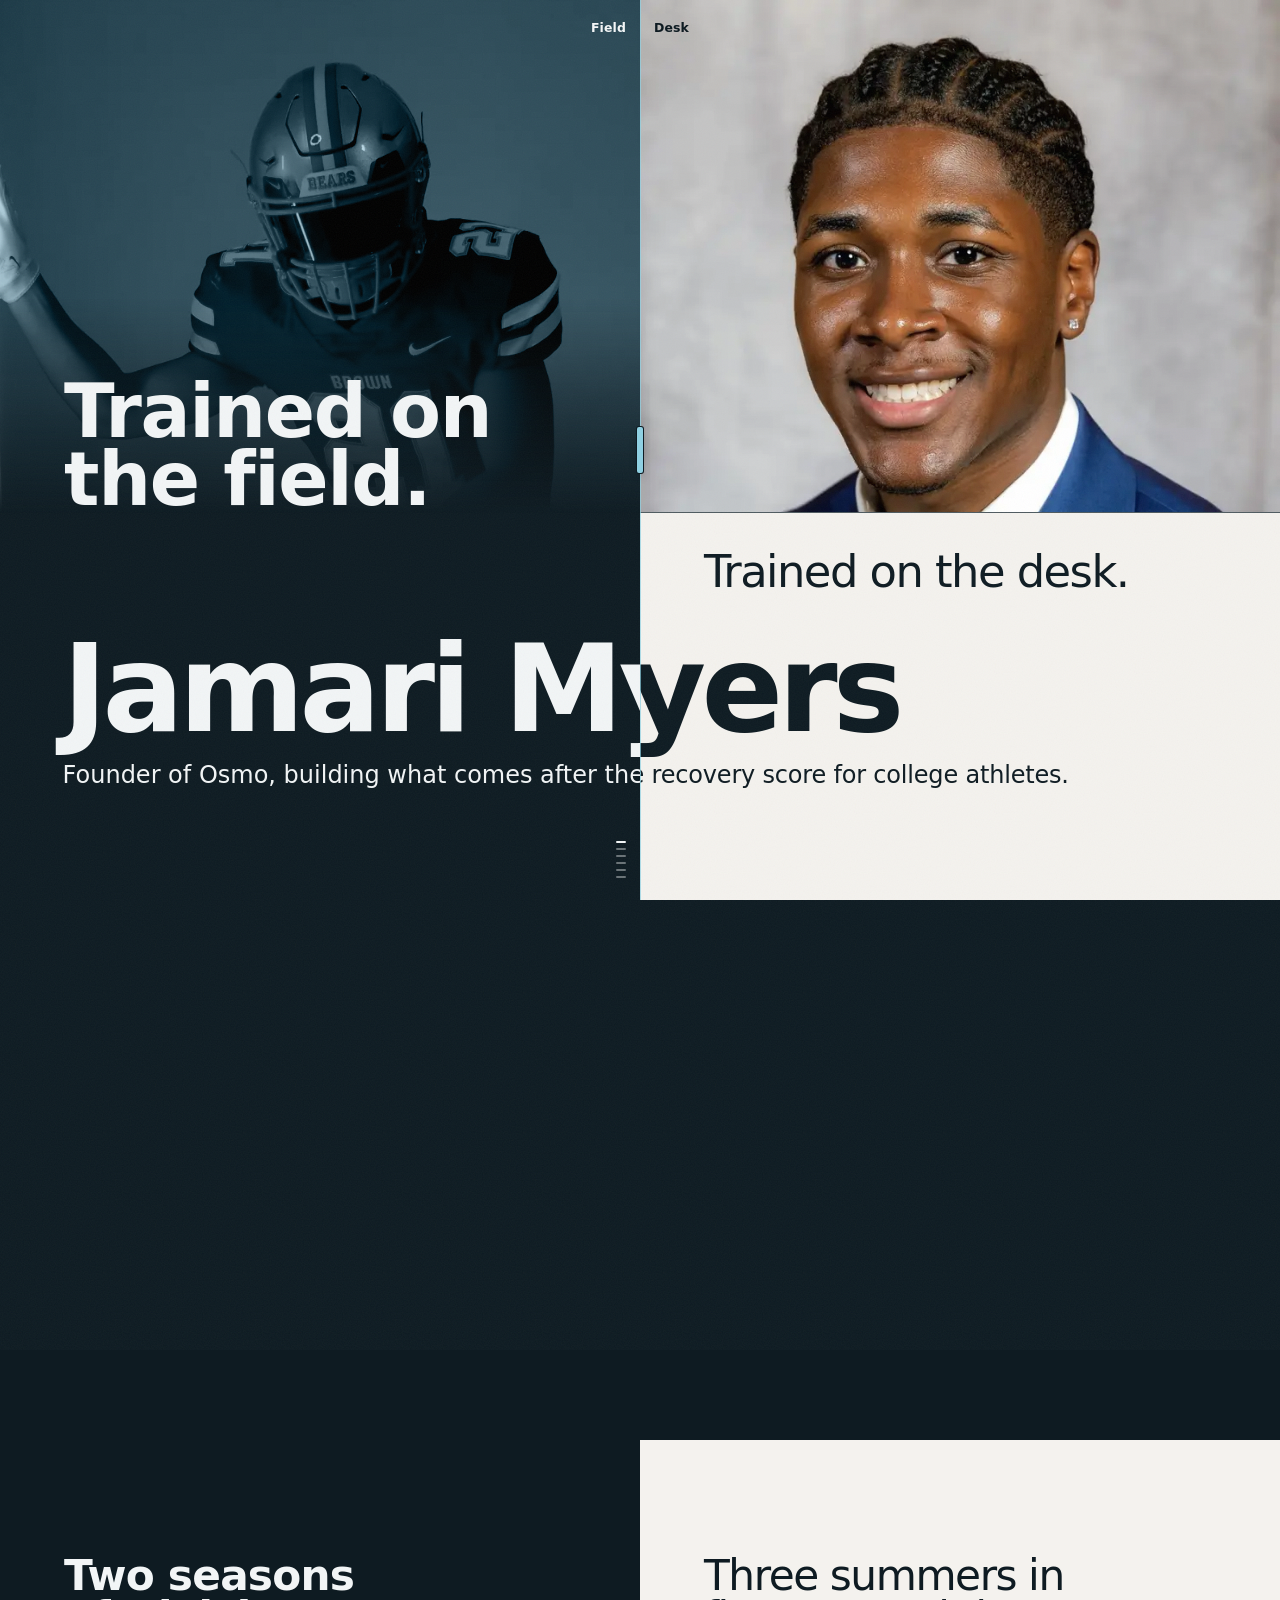
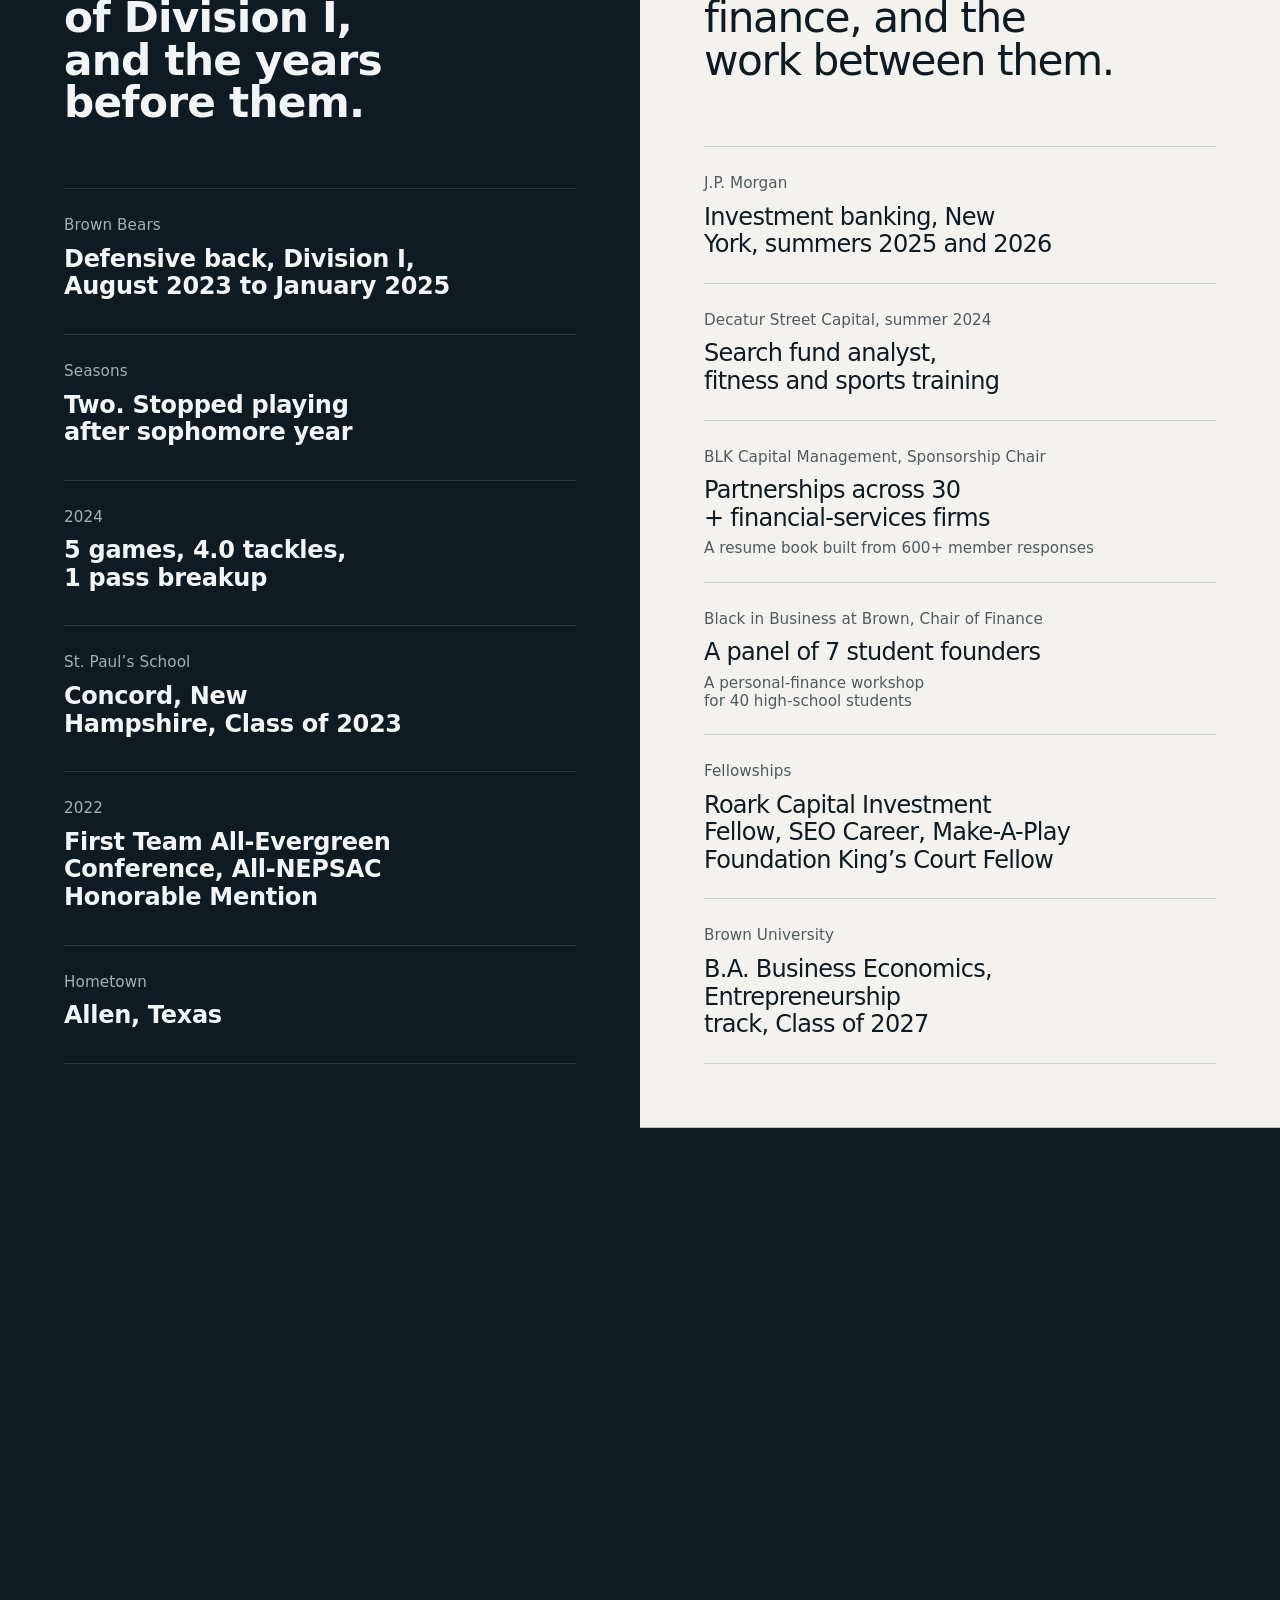
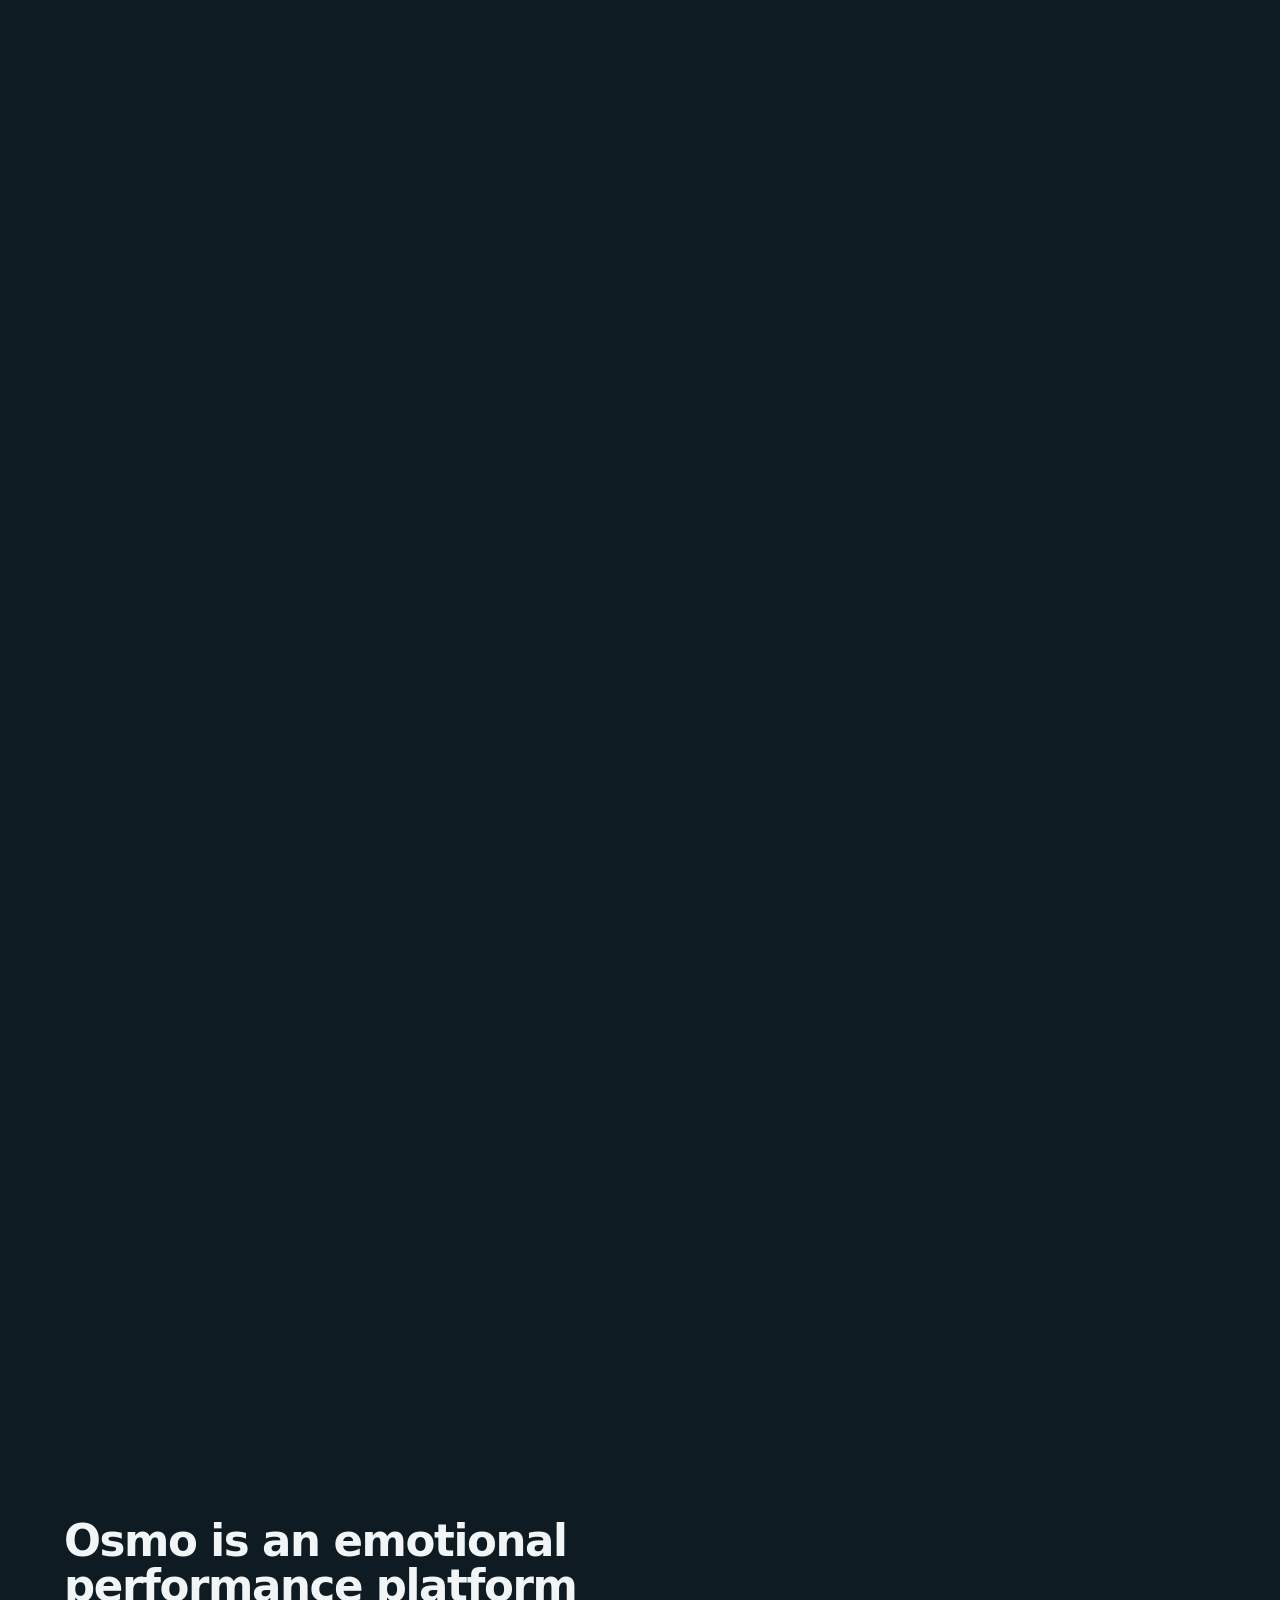
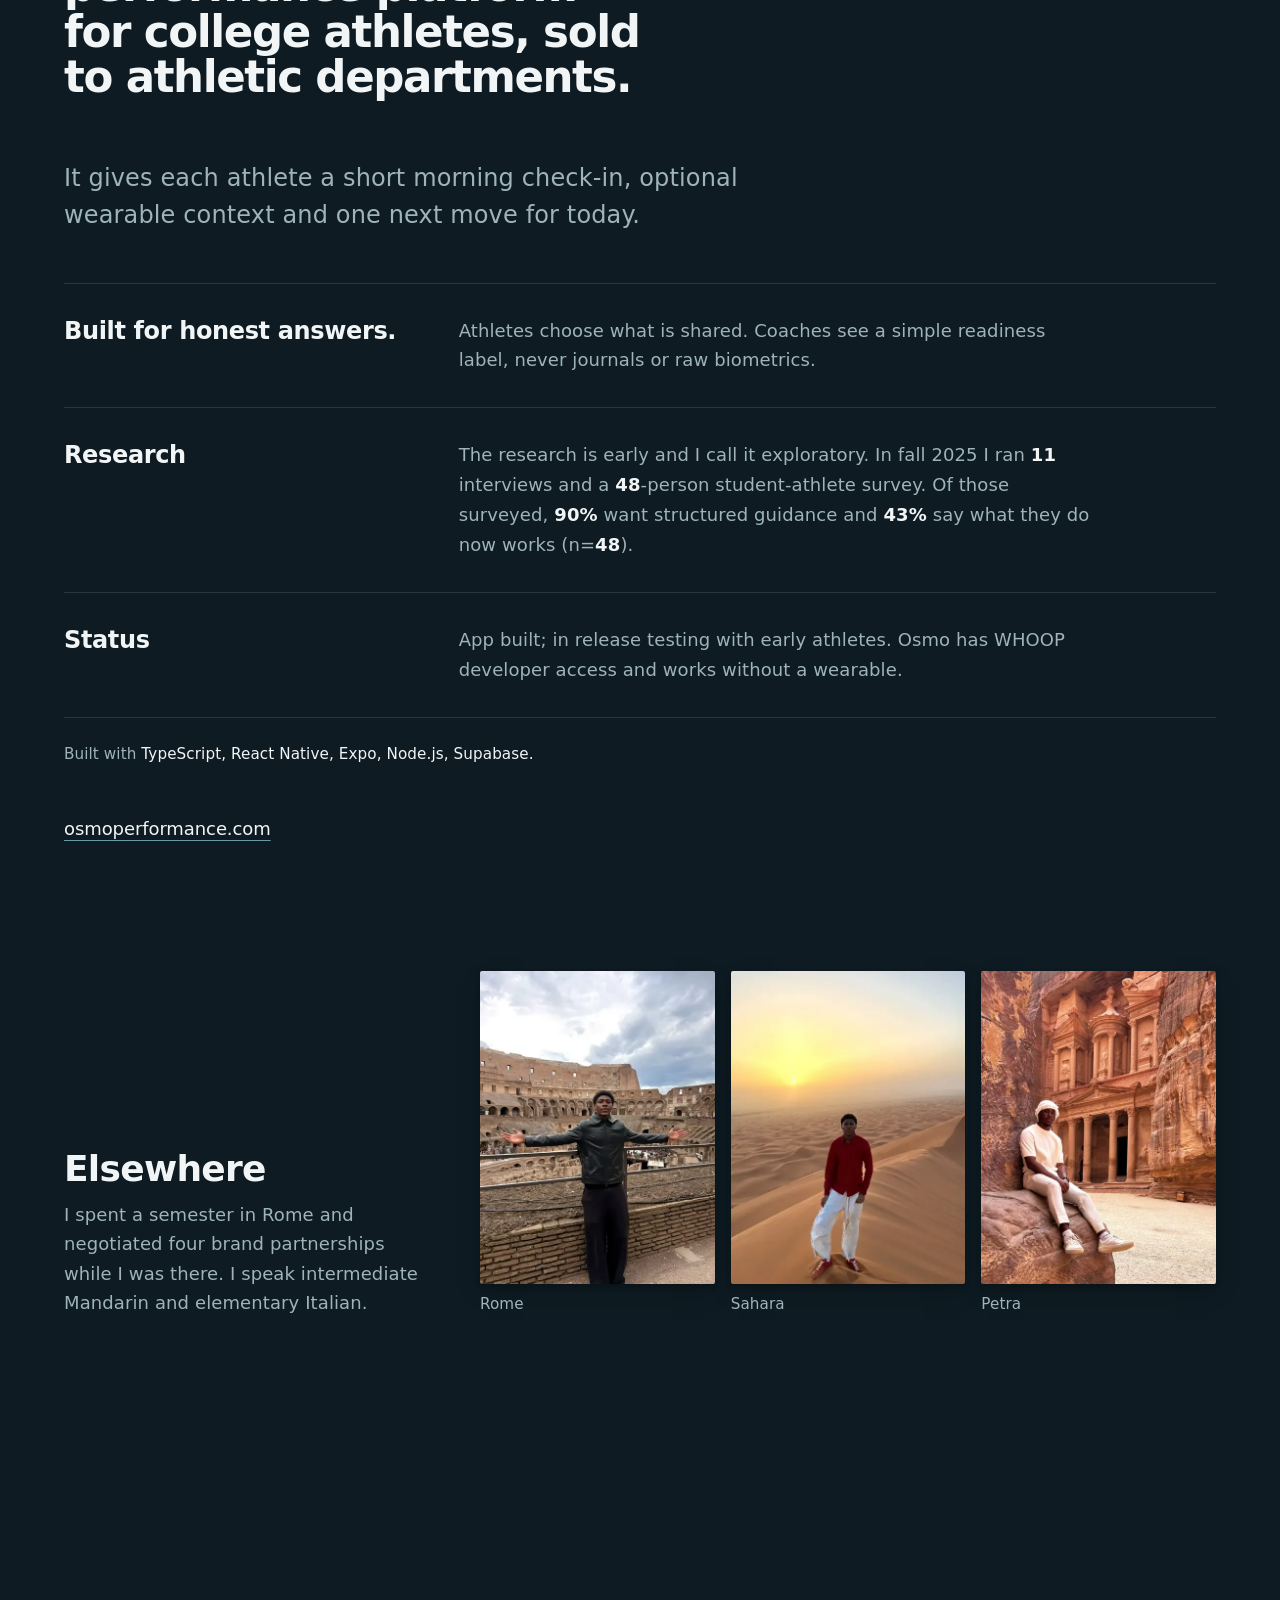
==== commit b571259d: "WIP: review fixes in progress, secondary pages scaffolded Co-Authored-By: Claude Fable 5.1 <noreply@" ====
--- a/site/index.html
+++ b/site/index.html
@@ -4,27 +4,40 @@
 <meta charset="utf-8">
 <meta name="viewport" content="width=device-width, initial-scale=1, viewport-fit=cover">
 <title>Jamari Myers</title>
-<meta name="description" content="Jamari Myers is the founder of Osmo, an emotional performance platform for college athletes, and a former Division I football player at Brown.">
+<meta name="description" content="Jamari Myers, founder of Osmo, is building what comes after the recovery score for college athletes. He played Division I football at Brown and spent summers 2025 and 2026 in investment banking at J.P. Morgan in New York.">
+<link rel="canonical" href="https://jamarimyers.com/">
+<meta property="og:type" content="website">
+<meta property="og:title" content="Jamari Myers">
+<meta property="og:description" content="Jamari Myers, founder of Osmo, is building what comes after the recovery score for college athletes. He played Division I football at Brown and spent summers 2025 and 2026 in investment banking at J.P. Morgan in New York.">
+<meta property="og:url" content="https://jamarimyers.com/">
+<meta property="og:image" content="https://jamarimyers.com/assets/og.jpg">
+<meta property="og:image:width" content="1200">
+<meta property="og:image:height" content="630">
+<meta property="og:image:alt" content="Jamari Myers">
+<meta name="twitter:card" content="summary_large_image">
+<meta name="twitter:title" content="Jamari Myers">
+<meta name="twitter:description" content="Jamari Myers, founder of Osmo, is building what comes after the recovery score for college athletes. He played Division I football at Brown and spent summers 2025 and 2026 in investment banking at J.P. Morgan in New York.">
 <meta name="theme-color" content="#0E1B22">
 <link rel="icon" href="data:image/svg+xml,<svg xmlns='http://www.w3.org/2000/svg' viewBox='0 0 32 32'><path d='M0 0H32L0 32Z' fill='%230E1B22'/><path d='M32 0V32H0Z' fill='%23F4F2EE'/></svg>">
 <link rel="preload" href="assets/fonts/archivo-latin-wdth-normal.woff2" as="font" type="font/woff2" crossorigin>
 <link rel="preload" href="assets/fonts/geist-latin-wght-normal.woff2" as="font" type="font/woff2" crossorigin>
-<link rel="preload" as="image" href="assets/img/field-red-lit.webp">
+<link rel="preload" as="image" href="assets/img/field-red-lit.webp" fetchpriority="high">
 <link rel="stylesheet" href="scrollcraft.css">
 <link rel="stylesheet" href="site.css">
+<noscript><style>[data-sc-cue],[data-sc-in],[data-sc-stagger]>*{opacity:1!important;transform:none!important}.act>[data-sc-stage]{position:relative;height:100vh;height:100svh;overflow:clip}.act--hero,.act--morning,.act--gap,.act--close{height:auto}.act--gap,.act--close{--split:1}.act--gap .hl--field-hero,.act--gap .pane--desk,.act--gap .mseam,.seam{display:none}</style></noscript>
 </head>
 <body>
 
 <div class="sc-grain" aria-hidden="true"></div>
 
-<!-- The divider is the chrome: side labels, the act readout, and the handle. -->
+<!-- The divider is the chrome: side labels, the act progress, and the handle. -->
 <div class="seam" data-sc-verify-state="0.500">
   <div class="seam__track">
     <span class="seam__line" aria-hidden="true"></span>
     <span class="seam__label seam__label--field" aria-hidden="true">Field</span>
     <span class="seam__label seam__label--desk" aria-hidden="true">Desk</span>
-    <span class="seam__readout" aria-hidden="true">Two halves</span>
-    <button class="seam__grip" type="button" aria-label="Drag to compare the field and the desk"><span class="seam__knob"></span></button>
+    <span class="seam__ticks" aria-hidden="true"><i></i><i></i><i></i><i></i><i></i><i></i></span>
+    <div class="seam__grip" role="slider" tabindex="0" aria-label="Field and desk divider" aria-orientation="horizontal" aria-valuemin="8" aria-valuemax="92" aria-valuenow="50" aria-valuetext="Field 50 percent, desk 50 percent"><span class="seam__knob"></span></div>
   </div>
 </div>
 
@@ -46,7 +59,7 @@
       </div>
       <div class="pane pane--desk">
         <figure class="photo photo--desk">
-          <img src="assets/img/desk-headshot.webp" width="1229" height="1536" loading="eager" decoding="async"
+          <img src="assets/img/desk-headshot.webp" srcset="assets/img/desk-headshot-800.webp 800w, assets/img/desk-headshot.webp 1229w" sizes="(max-width: 860px) 100vw, 54vw" width="1229" height="1536" loading="eager" decoding="async"
                alt="Jamari Myers in a blue suit and tie, smiling, against a grey backdrop">
         </figure>
         <div class="hero-id" aria-hidden="true">
@@ -71,19 +84,27 @@
           <h2 class="v-field">Two seasons of Division I, and the years before them.</h2>
           <dl class="entries">
             <div class="entry">
-              <dt>Brown University, 2023 to 2025</dt>
-              <dd>Division I football, defensive back</dd>
-            </div>
-            <div class="entry">
-              <dt>2024 season</dt>
-              <dd><span class="fig" data-sc-count="0 5" data-auto-count>5</span> games, <span class="fig" data-sc-count="0 4.0" data-auto-count>4.0</span> tackles, <span class="fig" data-sc-count="0 1" data-auto-count>1</span> pass breakup</dd>
-            </div>
-            <div class="entry">
-              <dt>St. Paul&rsquo;s School, Concord, class of 2023</dt>
-              <dd>First Team All-Evergreen Conference, <span class="fig">2022</span><small>All-NEPSAC Honorable Mention</small></dd>
-            </div>
-            <div class="entry">
-              <dt>Home</dt>
+              <dt>Brown Bears</dt>
+              <dd>Defensive back, Division I, August <span class="fig">2023</span> to January <span class="fig">2025</span></dd>
+            </div>
+            <div class="entry">
+              <dt>Seasons</dt>
+              <dd>Two. Stopped playing after sophomore year</dd>
+            </div>
+            <div class="entry">
+              <dt class="fig">2024</dt>
+              <dd><span class="fig">5</span> games, <span class="fig">4.0</span> tackles, <span class="fig">1</span> pass breakup</dd>
+            </div>
+            <div class="entry">
+              <dt>St. Paul&rsquo;s School</dt>
+              <dd>Concord, New Hampshire, Class of <span class="fig">2023</span></dd>
+            </div>
+            <div class="entry">
+              <dt class="fig">2022</dt>
+              <dd>First Team All-Evergreen Conference, All-NEPSAC Honorable Mention</dd>
+            </div>
+            <div class="entry">
+              <dt>Hometown</dt>
               <dd>Allen, Texas</dd>
             </div>
           </dl>
@@ -96,8 +117,8 @@
             <h2 class="v-desk">Three summers in finance, and the work between them.</h2>
             <dl class="entries">
               <div class="entry">
-                <dt>Summer analyst</dt>
-                <dd>Investment banking at J.P. Morgan, New York, summers <span class="fig">2025</span> and <span class="fig">2026</span>.</dd>
+                <dt>J.P. Morgan</dt>
+                <dd>Investment banking, New York, summers <span class="fig">2025</span> and <span class="fig">2026</span></dd>
               </div>
               <div class="entry">
                 <dt>Decatur Street Capital, summer 2024</dt>
@@ -105,15 +126,19 @@
               </div>
               <div class="entry">
                 <dt>BLK Capital Management, Sponsorship Chair</dt>
-                <dd>Partnerships across <span class="fig" data-sc-count="0 30" data-auto-count>30</span>+ financial-services firms<small>A resume book built from <span class="fig" data-sc-count="0 600" data-auto-count>600</span>+ member responses</small></dd>
+                <dd>Partnerships across <span class="fig" aria-hidden="true" data-sc-count="0 30" data-auto-count>30</span><span class="vh">30</span>+ financial-services firms<small>A resume book built from <span class="fig" aria-hidden="true" data-sc-count="0 600" data-auto-count>600</span><span class="vh">600</span>+ member responses</small></dd>
               </div>
               <div class="entry">
                 <dt>Black in Business at Brown, Chair of Finance</dt>
-                <dd>A panel of <span class="fig" data-sc-count="0 7" data-auto-count>7</span> student founders<small>A personal-finance workshop for <span class="fig" data-sc-count="0 40" data-auto-count>40</span> high-school students</small></dd>
+                <dd>A panel of <span class="fig">7</span> student founders<small>A personal-finance workshop for <span class="fig">40</span> high-school students</small></dd>
               </div>
               <div class="entry">
                 <dt>Fellowships</dt>
-                <dd>Roark Capital Investment Fellow, SEO Career, Make-A-Play King&rsquo;s Court Fellow</dd>
+                <dd>Roark Capital Investment Fellow, SEO Career, <span class="nb">Make-A-Play</span> Foundation King&rsquo;s Court Fellow</dd>
+              </div>
+              <div class="entry">
+                <dt>Brown University</dt>
+                <dd>B.A. Business Economics, Entrepreneurship track, Class of <span class="fig">2027</span></dd>
               </div>
             </dl>
           </div>
@@ -128,17 +153,17 @@
     <div data-sc-stage class="stage">
       <div class="pane pane--field">
         <p class="score">
+          <span class="score__l">Recovery score</span>
           <span class="score__n">41</span>
-          <span class="score__l">recovery</span>
-          <span class="vh">Illustrative score, not real data.</span>
+          <span class="score__note">An example morning</span>
         </p>
       </div>
       <div class="pane pane--desk">
         <div class="follow">
           <div class="morning">
-            <h2 class="v-desk" data-sc-cue="0.28 0.985 0.1 0.03">Every morning the score is there. Nobody tells you what to do about it.</h2>
-            <p data-sc-cue="0.44 0.985 0.1 0.03">Recovery, strain, sleep. All of it arrives before practice, with no instruction.</p>
-            <p class="is-last" data-sc-cue="0.6 0.985 0.1 0.03">A low number does not produce a better decision. It produces one more thing to worry about.</p>
+            <h2 class="v-desk" data-sc-cue="0.28 0.985 0.1 0.03">Every morning you know your recovery score. It arrives with strain and sleep quality, and no context.</h2>
+            <p data-sc-cue="0.44 0.985 0.1 0.03">A low number does not produce a better decision. It produces another thing to worry about before practice has even started.</p>
+            <p class="is-last" data-sc-cue="0.6 0.985 0.1 0.03">Nobody gives you anything for the mornings you wake up flat before a game.</p>
           </div>
         </div>
       </div>
@@ -156,14 +181,14 @@
           <img class="ph-color" src="assets/img/field-red-lit.webp" width="1026" height="1536" loading="lazy" decoding="async" alt="">
         </figure>
         <div class="gap-scrim" aria-hidden="true"></div>
-        <p class="hl--field-hero v-field" data-stretch="field" data-sc-cue="0 0.42 0 0.4" aria-hidden="true">Trained on the field.</p>
-        <h2 class="gap-line" data-sc-cue="0.34">The gap was never measurement. It was what to do next.</h2>
+        <p class="hl--field-hero v-field" data-stretch="field" data-sc-cue="0 0.3 0 0.5" aria-hidden="true">Trained on the field.</p>
+        <h2 class="gap-line" data-sc-cue="0.3">Measurement had been solved. The gap was what to do next.</h2>
         <p class="osmo" data-sc-cue="0.56">Osmo</p>
         <p class="belief" data-sc-cue="0.64">Physical performance is trained. Emotional performance should be too.</p>
       </div>
       <div class="pane pane--desk" aria-hidden="true">
         <figure class="photo photo--desk-r">
-          <img src="assets/img/desk-headshot.webp" width="1229" height="1536" loading="lazy" decoding="async" alt="">
+          <img src="assets/img/desk-headshot.webp" srcset="assets/img/desk-headshot-800.webp 800w, assets/img/desk-headshot.webp 1229w" sizes="(max-width: 860px) 100vw, 54vw" width="1229" height="1536" loading="lazy" decoding="async" alt="">
         </figure>
         <div class="follow">
           <p class="hl--desk-hero v-desk" data-stretch="desk">Trained on the desk.</p>
@@ -178,7 +203,7 @@
     <div class="osmo-wrap">
       <div class="osmo-head" data-sc-in data-sc-stagger="60">
         <h2>Osmo is an emotional performance platform for college athletes, sold to athletic departments.</h2>
-        <p class="lede">A short morning check-in, optional wearable context, one next move for today.</p>
+        <p class="lede">It gives each athlete a short morning check-in, optional wearable context and one next move for today.</p>
       </div>
       <dl class="facts" data-sc-in data-sc-stagger="60">
         <div class="fact">
@@ -186,12 +211,12 @@
           <dd>Athletes choose what is shared. Coaches see a simple readiness label, never journals or raw biometrics.</dd>
         </div>
         <div class="fact">
-          <dt>Grounded in early research.</dt>
-          <dd>Fall 2025, exploratory: <b>11</b> interviews and a student-athlete survey (n=<b>48</b>). <b>90%</b> of those surveyed wanted structured guidance; <b>43%</b> said what they do now works.</dd>
+          <dt>Research</dt>
+          <dd>The research is early and I call it exploratory. In fall 2025 I ran <b>11</b> interviews and a <b>48</b>-person student-athlete survey. Of those surveyed, <b>90%</b> want structured guidance and <b>43%</b> say what they do now works (n=<b>48</b>).</dd>
         </div>
         <div class="fact">
-          <dt>Status.</dt>
-          <dd>App built, in release testing with early athletes. Osmo has WHOOP developer access and works without a wearable.</dd>
+          <dt>Status</dt>
+          <dd>App built; in release testing with early athletes. Osmo has WHOOP developer access and works without a wearable.</dd>
         </div>
       </dl>
       <div data-sc-in data-sc-stagger="60">
@@ -203,25 +228,23 @@
       <section class="elsewhere" aria-labelledby="elsewhere-h">
         <div data-sc-in data-sc-stagger="60">
           <h3 id="elsewhere-h">Elsewhere</h3>
-          <p>A semester in Rome, four brand partnerships negotiated from scratch, and a camera in a lot of places.</p>
+          <p>I spent a semester in Rome and negotiated four brand partnerships while I was there. I&nbsp;speak intermediate Mandarin and elementary Italian.</p>
         </div>
         <ul class="strip" data-sc-in data-sc-stagger="50">
-          <li><figure><img src="assets/img/travel-sahara.webp" width="900" height="1200" loading="lazy" decoding="async" style="object-position: 50% 62%" alt="Jamari Myers standing on a dune in the Sahara at sunrise"><figcaption>Sahara</figcaption></figure></li>
-          <li><figure><img src="assets/img/travel-petra.webp" width="900" height="1200" loading="lazy" decoding="async" style="object-position: 50% 74%" alt="Jamari Myers seated on a rock in front of the Treasury at Petra"><figcaption>Petra</figcaption></figure></li>
-          <li><figure><img src="assets/img/travel-rome.webp" width="900" height="1200" loading="lazy" decoding="async" style="object-position: 50% 52%" alt="Jamari Myers with his arms open inside the Colosseum in Rome"><figcaption>Rome</figcaption></figure></li>
-          <li><figure><img src="assets/img/travel-budapest.webp" width="900" height="1200" loading="lazy" decoding="async" style="object-position: 50% 70%" alt="Jamari Myers standing in an ornate gilded hall in Budapest"><figcaption>Budapest</figcaption></figure></li>
-          <li><figure><img src="assets/img/travel-nyc.webp" width="900" height="1200" loading="lazy" decoding="async" style="object-position: 50% 62%" alt="Jamari Myers at a restaurant table above the New York skyline at night"><figcaption>New York</figcaption></figure></li>
+          <li><figure><img src="assets/img/travel-rome-480.webp" srcset="assets/img/travel-rome-480.webp 480w, assets/img/travel-rome.webp 800w" sizes="(max-width: 860px) calc((100vw - 2rem) * 0.62), 240px" width="480" height="640" loading="lazy" decoding="async" alt="Jamari Myers with his arms open inside the Colosseum in Rome"><figcaption>Rome</figcaption></figure></li>
+          <li><figure><img src="assets/img/travel-sahara-480.webp" srcset="assets/img/travel-sahara-480.webp 480w, assets/img/travel-sahara.webp 800w" sizes="(max-width: 860px) calc((100vw - 2rem) * 0.62), 240px" width="480" height="640" loading="lazy" decoding="async" alt="Jamari Myers standing on a dune in the Sahara at sunrise"><figcaption>Sahara</figcaption></figure></li>
+          <li><figure><img src="assets/img/travel-petra-480.webp" srcset="assets/img/travel-petra-480.webp 480w, assets/img/travel-petra.webp 800w" sizes="(max-width: 860px) calc((100vw - 2rem) * 0.62), 240px" width="480" height="640" loading="lazy" decoding="async" alt="Jamari Myers seated on a rock in front of the Treasury at Petra"><figcaption>Petra</figcaption></figure></li>
         </ul>
       </section>
     </div>
   </section>
 
   <!-- 6 READINESS. Last element on the page. One action. Footer inside. -->
-  <section class="act act--close" id="contact" data-sc-act="pin" data-sc-span="1.2" data-act-name="Say hello">
+  <section class="act act--close" id="contact" data-sc-act="pin" data-sc-span="1.2" data-act-name="Write to me">
     <div data-sc-stage class="stage">
       <div class="close">
         <div class="close__inner">
-          <h2 data-sc-cue="0 1 0 0">Building it now. Say hello.</h2>
+          <h2 data-sc-cue="0 1 0 0">Write to me.</h2>
           <div class="cta-row" data-sc-cue="0 1 0 0" data-sc-rise="0">
             <a class="cta" href="mailto:jamari@osmoperformance.com">Email Jamari</a>
             <span class="cta-addr">jamari@osmoperformance.com</span>
@@ -231,6 +254,8 @@
           <span>Jamari Myers, Brown University &rsquo;27</span>
           <span class="fig">2026</span>
           <span class="foot__spacer"></span>
+          <a class="link" href="resume.html">Resume</a>
+          <a class="link" href="connect.html">Connect</a>
           <a class="link" href="https://github.com/jamarimyers">GitHub</a>
           <a class="link" href="https://www.linkedin.com/in/jamari-myers">LinkedIn</a>
         </footer>
@@ -250,11 +275,25 @@
   var vh = innerHeight, y0 = scrollY;
   var top = act.getBoundingClientRect().top + y0, H = act.offsetHeight;
   var pAt = function (sy) { return Math.max(0, Math.min(1, (sy + vh - top) / (H + vh))); };
+  // Phones stack the columns, so one tall wipe would leave the lower screen
+  // empty while the visitor reads. There the heading and each row wipe in on
+  // their own as they reach the bottom edge.
+  var phone = matchMedia('(max-width: 860px)').matches;
   [].forEach.call(act.querySelectorAll('[data-auto-reveal]'), function (el) {
     var f = el.getAttribute('data-auto-reveal').split(' ').map(parseFloat);
-    var r = el.getBoundingClientRect();
-    var a = pAt(r.top + y0 - f[0] * vh), b = pAt(r.bottom + y0 - f[1] * vh);
-    el.setAttribute('data-sc-reveal-at', a.toFixed(4) + ' ' + Math.max(b, a + 0.05).toFixed(4));
+    var units = [el];
+    if (phone) {
+      var dir = el.getAttribute('data-sc-reveal') || 'up';
+      f = [0.98, 0.8];
+      units = [].slice.call(el.querySelectorAll('h2, .entry'));
+      units.forEach(function (u) { u.setAttribute('data-sc-reveal', dir); });
+      el.removeAttribute('data-sc-reveal');
+    }
+    units.forEach(function (u) {
+      var r = u.getBoundingClientRect();
+      var a = pAt(r.top + y0 - f[0] * vh), b = pAt(r.bottom + y0 - f[1] * vh);
+      u.setAttribute('data-sc-reveal-at', a.toFixed(4) + ' ' + Math.max(b, a + 0.05).toFixed(4));
+    });
   });
   // Reduced motion: no counting at all, the real figure is simply there.
   var still = matchMedia('(prefers-reduced-motion: reduce)').matches;
--- a/site/site.css
+++ b/site/site.css
@@ -82,6 +82,12 @@
   background: var(--sc-canvas); color: var(--sc-ink);
 }
 .stage .pane { position: absolute; inset: 0; }
+/* Mounted geometry before the engine runs; keep each height equal to data-sc-span x 100vh in index.html */
+.act--hero { height: 160vh; } .act--morning { height: 240vh; } .act--gap { height: 320vh; } .act--close { height: 120vh; }
+.act > .stage { position: sticky; top: 0; height: 100vh; height: 100svh; overflow: clip; z-index: var(--sc-z-stage); }
+/* Pinned acts only (explicit heights), so skipping off-screen rendering cannot move layout.
+   Never on .act--ledger or .act--osmo, whose heights come from their content. */
+.act--hero, .act--morning, .act--gap, .act--close { content-visibility: auto; }
 .pane--field { clip-path: inset(0 calc((1 - var(--split)) * 100%) 0 0); }
 .pane--desk  { clip-path: inset(0 0 0 calc(var(--split) * 100%)); }
 .follow { position: absolute; inset: 0; transform: translate3d(calc(var(--follow) * 100vw), 0, 0); }
@@ -115,7 +121,6 @@
 }
 p { margin: 0; }
 .body { color: var(--sc-ink-soft); text-wrap: pretty; max-width: 58ch; }
-.pane--field .body, .act--osmo .body { line-height: 1.66; letter-spacing: 0.002em; }
 
 /* ------------------------------------------------------------ the seam -- */
 .seam {
@@ -128,18 +133,23 @@
   background: color-mix(in oklab, var(--f-accent) 70%, transparent);
   opacity: var(--seam-o);
 }
-.seam__label, .seam__readout {
+.seam__label {
   position: absolute; font-size: 0.78rem; font-weight: 600; letter-spacing: 0.01em;
   line-height: 1; white-space: nowrap; opacity: var(--label-o, 1);
 }
 .seam__label--field { top: 22px; right: 100%; margin-right: 14px; color: var(--f-ink); }
 .seam__label--desk  { top: 22px; left: 14px; color: var(--d-ink); }
-.seam__readout {
-  bottom: 22px; right: 100%; margin-right: 14px; color: var(--f-ink);
-  font-family: var(--sc-font-text); font-weight: 500; opacity: 1;
-  transition: opacity 160ms var(--sc-ease-out);
-}
-.seam__readout.is-swapping, .seam__readout.is-quiet { opacity: 0; }
+/* The progress of the argument: one tick per act, filled through the act in view. */
+.seam__ticks {
+  position: absolute; bottom: 22px; right: 100%; margin-right: 14px;
+  display: flex; flex-direction: column; gap: 5px;
+}
+.seam__ticks i {
+  display: block; width: 10px; height: 2px; border-radius: 1px;
+  background: color-mix(in oklab, var(--f-ink) 40%, transparent);
+  transition: background-color 160ms var(--sc-ease-out);
+}
+.seam__ticks i.is-on { background: var(--f-ink); }
 
 .seam__grip {
   position: absolute; top: 0; bottom: 0; left: -12px; width: 24px;
@@ -202,26 +212,38 @@
   letter-spacing: -0.008em; font-weight: 450; white-space: nowrap;
 }
 .pane--field .support { font-weight: 480; letter-spacing: 0; }
+/* Narrow desktops: the support line wraps under the name instead of pushing the pair off the left edge.
+   Balanced, so the field and desk copies break at the same word across the seam. */
+@media (min-width: 861px) and (max-width: 1150px) { .support { white-space: normal; text-wrap: balance; } }
 
 /* ================================================================ ACT 2 == */
 .act--ledger { position: relative; }
 .ledger { display: grid; }
 .ledger > .pane { grid-area: 1 / 1; position: relative; }
 .ledger .follow { position: relative; inset: auto; }
-.col { padding: clamp(5rem, 9vw, 9rem) var(--sc-gutter) clamp(6rem, 10vw, 10rem); width: 50%; }
+.col { padding: clamp(5rem, 9vw, 9rem) var(--sc-gutter) clamp(3rem, 5vw, 5rem); width: 50%; }
 .col--desk { margin-left: 50%; }
-.col h2 { font-size: clamp(2rem, 3.3vw, 3.4rem); max-width: 15ch; }
+/* Same box for both voices, so the first hairlines land level across the seam. */
+.col h2 { font-size: clamp(2rem, 3.3vw, 3.4rem); max-width: 15ch; line-height: 1; min-height: 3em; }
 .col--desk h2 { max-width: 16ch; }
 .entries { margin: var(--sc-8) 0 0; padding: 0; }
 .entry { padding: var(--sc-5) 0; border-top: 1px solid var(--sc-hairline); }
 .entry:last-child { border-bottom: 1px solid var(--sc-hairline); }
 .entry dt { font-size: var(--sc-t-sm); color: var(--sc-ink-soft); letter-spacing: 0.004em; }
-.entry dd { margin: var(--sc-2) 0 0; font-family: var(--sc-font-display); font-size: var(--sc-t-xl); line-height: 1.15; text-wrap: balance; max-width: 26ch; }
+.entry dd { margin: var(--sc-2) 0 0; font-family: var(--sc-font-display); font-size: var(--sc-t-lg); line-height: 1.15; text-wrap: balance; max-width: 26ch; }
 .col--field .entry dd { font-weight: 760; font-stretch: 82%; letter-spacing: -0.012em; }
-.col--desk .entry dd { font-weight: 500; font-stretch: 108%; letter-spacing: -0.03em; font-size: clamp(1.3rem, 1.1rem + 0.9vw, 1.95rem); }
+.col--desk .entry dd { font-weight: 500; font-stretch: 108%; letter-spacing: -0.03em; }
 .entry dd small { display: block; margin-top: var(--sc-2); font-family: var(--sc-font-text); font-size: var(--sc-t-sm); font-weight: 400; font-stretch: 100%; letter-spacing: 0; color: var(--sc-ink-soft); }
 .fig { font-variant-numeric: tabular-nums lining-nums; }
+.nb { white-space: nowrap; }
 .rail { display: none; }
+/* feel-03: the field column fills the same height as the desk column. Desktop only. */
+@media (min-width: 861px) {
+  .ledger > .pane--field { display: flex; flex-direction: column; }
+  .col--field { flex: 1; display: flex; flex-direction: column; }
+  .col--field .entries { flex: 1; display: flex; flex-direction: column; }
+  .col--field .entry { flex: 1 0 auto; }
+}
 
 /* ================================================================ ACT 3 == */
 .score { position: absolute; left: var(--sc-gutter); top: 27%; }
@@ -230,15 +252,20 @@
   font-size: clamp(8rem, 15vw, 15.5rem); line-height: 0.82; letter-spacing: -0.05em;
   font-variant-numeric: tabular-nums lining-nums;
 }
-.score__l { display: block; margin-top: var(--sc-5); font-size: var(--sc-t-base); color: var(--sc-ink-soft); letter-spacing: 0.01em; }
-.morning { position: absolute; left: calc(50% + var(--sc-gutter)); top: 22%; width: min(38vw, 36rem); }
-.morning h2 { font-size: clamp(1.8rem, 2.7vw, 2.9rem); }
-.morning p { margin-top: var(--sc-6); font-size: var(--sc-t-lg); line-height: 1.45; max-width: 34ch; text-wrap: pretty; }
-.morning p.is-last { color: var(--sc-ink); font-weight: 500; }
+.score__l { display: block; margin: 0 0 var(--sc-4); font-size: var(--sc-t-base); color: var(--sc-ink-soft); letter-spacing: 0.01em; }
+.score__note { display: block; margin-top: var(--sc-2); font-size: var(--sc-t-xs); color: var(--sc-ink-soft); letter-spacing: 0.01em; }
+.morning { position: absolute; left: calc(50% + var(--sc-gutter)); top: 22%; width: min(40vw, 40rem); }
+.morning h2 { font-size: clamp(2rem, 3.1vw, 3.3rem); }
+.morning p { margin-top: var(--sc-6); font-size: clamp(1.25rem, 1.05rem + 0.65vw, 1.7rem); line-height: 1.45; max-width: 34ch; text-wrap: pretty; }
+.morning p.is-last {
+  color: var(--sc-ink); font-family: var(--sc-font-display); font-weight: 600; font-stretch: 100%;
+  font-size: clamp(1.45rem, 1.05rem + 1.1vw, 2.2rem); line-height: 1.15; letter-spacing: -0.022em;
+  max-width: 26ch; text-wrap: balance;
+}
 .morning p:not(.is-last) { color: var(--sc-ink-soft); }
 
 /* ================================================================ ACT 4 == */
-.act--gap { --bloom: 0; --c4: 0; }
+.act--gap { --bloom: 0; --c4: 0; --gl: clamp(2rem, min(3.4vw, 5.6vh), 3.6rem); }
 .photo--bleed { inset: 0 0 0 26%; -webkit-mask-image: linear-gradient(to right, transparent 0, #000 40%); mask-image: linear-gradient(to right, transparent 0, #000 40%); }
 .photo--bleed img { position: absolute; inset: 0; object-position: 50% 12%; }
 .photo--bleed .ph-color { opacity: var(--bloom); }
@@ -248,22 +275,24 @@
   position: absolute; inset: 0; pointer-events: none;
   background: linear-gradient(90deg, color-mix(in oklab, var(--f-canvas) 92%, transparent) 0%, color-mix(in oklab, var(--f-canvas) 74%, transparent) 38%, color-mix(in oklab, var(--f-canvas) 30%, transparent) 54%, transparent 66%);
 }
-.gap-line { position: absolute; left: var(--sc-gutter); top: 13%; max-width: 15em; font-size: clamp(2rem, 3.4vw, 3.6rem); font-weight: 720; font-stretch: 88%; line-height: 1.0; letter-spacing: -0.03em; text-wrap: balance; }
-.osmo { position: absolute; left: calc(var(--sc-gutter) - 0.04em); top: 36%; font-size: clamp(8rem, 19vw, 21rem); font-weight: 820; font-stretch: 96%; line-height: 0.8; letter-spacing: -0.055em; }
+.gap-line { position: absolute; left: var(--sc-gutter); top: 13%; max-width: 15em; font-size: var(--gl); font-weight: 720; font-stretch: 88%; line-height: 1.0; letter-spacing: -0.03em; text-wrap: balance; }
+/* 3.83 = the gap line's UA margin-top (0.83em) plus three line boxes at line-height 1: its two
+   lines and one line of air, so Osmo sits apart from the heading. Then --sc-5. */
+.osmo { position: absolute; left: calc(var(--sc-gutter) - 0.04em); top: calc(13% + 3.83 * var(--gl) + var(--sc-5)); font-size: clamp(8rem, min(19vw, 30vh), 21rem); font-weight: 820; font-stretch: 96%; line-height: 0.8; letter-spacing: -0.055em; }
 .belief { position: absolute; left: var(--sc-gutter); top: 76%; max-width: 30ch; font-size: var(--sc-t-xl); line-height: 1.25; letter-spacing: -0.012em; font-weight: 460; text-wrap: balance; }
 
 /* ================================================================ ACT 5 == */
-.act--osmo { padding: var(--sc-8) 0 var(--sc-9); background: var(--f-canvas); position: relative; z-index: 2; }
+.act--osmo { padding: var(--sc-section) 0 var(--sc-9); background: var(--f-canvas); position: relative; z-index: 2; }
 .osmo-wrap { max-width: 82rem; margin: 0 auto; padding-inline: var(--sc-gutter); }
-.osmo-head { display: grid; grid-template-columns: minmax(0, 8fr) minmax(0, 4fr); gap: var(--sc-7); align-items: end; }
+.osmo-head { display: grid; grid-template-columns: minmax(0, 1fr); gap: var(--sc-5); }
 .osmo-head h2 { font-size: clamp(2rem, 3.4vw, 3.6rem); font-weight: 640; font-stretch: 96%; line-height: 1.04; letter-spacing: -0.032em; text-wrap: balance; max-width: 22ch; }
-.osmo-head .lede { font-size: var(--sc-t-lg); line-height: 1.45; color: var(--sc-ink-soft); text-wrap: pretty; max-width: 30ch; }
-.facts { margin: var(--sc-9) 0 0; padding: 0; }
+.osmo-head .lede { font-size: var(--sc-t-lg); line-height: 1.45; color: var(--sc-ink-soft); text-wrap: pretty; max-width: 46ch; }
+.facts { margin: var(--sc-7) 0 0; padding: 0; }
 .fact { display: grid; grid-template-columns: minmax(0, 4fr) minmax(0, 7fr) minmax(0, 1fr); gap: var(--sc-6); padding: var(--sc-6) 0; border-top: 1px solid var(--sc-hairline); }
 .fact:last-child { border-bottom: 1px solid var(--sc-hairline); }
 .fact dt { font-family: var(--sc-font-display); font-weight: 640; font-stretch: 100%; font-size: var(--sc-t-lg); letter-spacing: -0.015em; line-height: 1.25; }
 .fact dd { margin: 0; color: var(--sc-ink-soft); line-height: 1.66; max-width: 60ch; text-wrap: pretty; }
-.fact dd b { color: var(--sc-ink); font-weight: 560; font-variant-numeric: tabular-nums; }
+.fact dd b { color: var(--sc-ink); font-weight: 560; }
 .stack-line { margin-top: var(--sc-5); font-size: var(--sc-t-sm); color: var(--sc-ink-soft); }
 .stack-line span { color: var(--sc-ink); }
 .osmo-links { margin-top: var(--sc-7); display: flex; flex-wrap: wrap; gap: var(--sc-5) var(--sc-7); align-items: baseline; }
@@ -283,12 +312,12 @@
 .show-slots .slot { display: flex; align-items: center; justify-content: center; outline: 1px dashed currentColor; color: var(--sc-ink-soft); font-size: var(--sc-t-xs); }
 .slot--app { margin-top: var(--sc-7); width: 15rem; aspect-ratio: 9 / 19.5; }
 
-.elsewhere { margin-top: var(--sc-10); }
-.elsewhere h3 { font-family: var(--sc-font-display); font-weight: 640; font-stretch: 100%; font-size: var(--sc-t-xl); letter-spacing: -0.02em; margin: 0; }
-.elsewhere > p { margin-top: var(--sc-3); color: var(--sc-ink-soft); max-width: 52ch; text-wrap: pretty; }
-.strip { list-style: none; margin: var(--sc-6) 0 0; padding: 0; display: grid; grid-template-columns: repeat(5, minmax(0, 1fr)); gap: var(--sc-3); }
+.elsewhere { margin-top: var(--sc-10); display: grid; grid-template-columns: minmax(0, 4fr) minmax(0, 8fr); gap: var(--sc-7); align-items: end; }
+.elsewhere h3 { font-family: var(--sc-font-display); font-weight: 640; font-stretch: 100%; font-size: var(--sc-t-xl); letter-spacing: -0.02em; line-height: 1.1; margin: 0; }
+.elsewhere h3 + p { margin-top: var(--sc-3); color: var(--sc-ink-soft); max-width: 52ch; text-wrap: pretty; }
+.strip { list-style: none; margin: 0; padding: 0; display: grid; grid-template-columns: repeat(3, minmax(0, 1fr)); gap: var(--sc-4); }
 .strip figure { margin: 0; }
-.strip img { width: 100%; height: auto; aspect-ratio: 3 / 2; object-fit: cover; border-radius: var(--r); background: var(--f-surface); box-shadow: 0 2px 4px hsl(200 42% 4% / 0.3), 0 10px 22px -8px hsl(200 42% 4% / 0.5); }
+.strip img { width: 100%; height: auto; aspect-ratio: 3 / 4; object-fit: cover; border-radius: var(--r); background: var(--f-surface); box-shadow: 0 2px 4px hsl(200 42% 4% / 0.3), 0 10px 22px -8px hsl(200 42% 4% / 0.5); }
 .strip figcaption { margin-top: var(--sc-2); font-size: var(--sc-t-sm); color: var(--sc-ink-soft); }
 
 /* ================================================================ ACT 6 == */
@@ -307,7 +336,7 @@
 @media (hover: hover) and (pointer: fine) { .cta:hover { background: #B4E2EE; } }
 .cta:active { transform: scale(0.97); }
 .cta:focus-visible { outline: 2px solid var(--f-ink); outline-offset: 4px; }
-.cta-addr { color: var(--sc-ink-soft); font-size: var(--sc-t-sm); font-variant-numeric: tabular-nums; }
+.cta-addr { color: var(--sc-ink); font-size: var(--sc-t-base); font-variant-numeric: tabular-nums; }
 .foot {
   position: absolute; left: var(--sc-gutter); right: var(--sc-gutter); bottom: clamp(1.25rem, 4vh, 2.5rem);
   display: flex; flex-wrap: wrap; gap: var(--sc-3) var(--sc-6); align-items: baseline;
@@ -316,6 +345,10 @@
 }
 .foot .link { font-weight: 450; color: var(--sc-ink-soft); }
 .foot__spacer { flex: 1; }
+
+/* Light type on the dark ground reads thinner than the same metrics on light: compensate. */
+.pane--field :is(.entry dt, .entry dd small), .act--osmo :is(.lede, .fact dd, .stack-line, .elsewhere p, figcaption), .close :is(.cta-addr, .foot) { font-weight: 430; letter-spacing: 0.006em; }
+.act--osmo .lede { line-height: 1.55; }
 
 /* ======================================================== reduced motion == */
 @media (prefers-reduced-motion: reduce) {
@@ -338,12 +371,13 @@
     transform: translate3d(0, calc(var(--split) * 100%), 0);
   }
   .mseam__line { position: absolute; left: 80%; right: 0; top: 0; height: 1px; margin-top: -0.5px; background: color-mix(in oklab, var(--f-accent) 75%, transparent); opacity: var(--seam-o); }
-  .mseam__l { position: absolute; right: 16px; font-family: var(--sc-font-display); font-size: 0.7rem; font-weight: 600; line-height: 1; opacity: var(--label-o, 1); }
+  .mseam__l { position: absolute; right: 16px; font-family: var(--sc-font-display); font-size: 0.78rem; letter-spacing: 0.01em; font-weight: 600; line-height: 1; opacity: var(--label-o, 1); }
   .mseam__l--field { bottom: 100%; margin-bottom: 8px; color: var(--f-soft); }
   .mseam__l--desk  { top: 8px; color: var(--d-soft); }
 
   /* Act 1: field on top, desk below, seam horizontal through the name. */
-  .act--hero .photo { transform: translate3d(0, calc(var(--follow) * 50svh), 0); }
+  .act--hero .photo--field { transform: none; }
+  .act--hero .photo--desk { transform: translate3d(0, calc(max(var(--follow), 0) * 50svh), 0); }
   .act--hero .photo--field { top: 0; left: 0; width: 100%; height: 39%; -webkit-mask-image: linear-gradient(to bottom, #000 58%, transparent 100%); mask-image: linear-gradient(to bottom, #000 58%, transparent 100%); }
   .act--hero .photo--field img { transform: none; object-position: 50% 10%; }
   .act--hero .photo--desk { top: auto; bottom: 0; right: 0; width: 100%; height: 29.5%; border-left: 0; border-bottom: 0; border-top: 1px solid var(--d-soft); }
@@ -361,8 +395,8 @@
   .col { width: auto; margin-left: 0; padding: var(--sc-8) var(--sc-gutter) var(--sc-8) calc(var(--sc-gutter) + 1.75rem); position: relative; }
   .col--desk { margin-left: 0; }
   .rail { display: block; position: absolute; left: calc(var(--sc-gutter) + 0.25rem); top: var(--sc-8); bottom: var(--sc-8); width: 1px; background: color-mix(in oklab, var(--sc-accent) 70%, transparent); }
-  .rail span { position: absolute; top: 0; left: -0.4rem; writing-mode: vertical-rl; transform: rotate(180deg); font-family: var(--sc-font-display); font-size: 0.7rem; font-weight: 600; color: var(--sc-ink-soft); background: var(--sc-canvas); padding: 0.4rem 0; }
-  .col h2 { font-size: clamp(1.75rem, 7.6vw, 2.4rem); }
+  .rail span { position: absolute; top: 0; left: -0.4rem; writing-mode: vertical-rl; transform: rotate(180deg); font-family: var(--sc-font-display); font-size: 0.78rem; letter-spacing: 0.01em; font-weight: 600; color: var(--sc-ink-soft); background: var(--sc-canvas); padding: 0.4rem 0; }
+  .col h2 { font-size: clamp(1.75rem, 7.6vw, 2.4rem); padding-bottom: 0.14em; }
   .entries { margin-top: var(--sc-6); }
   .entry { padding: var(--sc-4) 0; }
   .entry dd { font-size: 1.3rem; }
@@ -372,10 +406,11 @@
   .act--morning { --split: 0.36; }
   .score { top: 8%; }
   .score__n { font-size: clamp(6rem, 34vw, 9rem); }
-  .score__l { margin-top: var(--sc-3); }
+  .score__l { margin: 0 0 var(--sc-3); }
   .morning { left: var(--sc-gutter); right: var(--sc-gutter); width: auto; top: 44%; }
   .morning h2 { font-size: clamp(1.35rem, 6.2vw, 1.75rem); }
   .morning p { margin-top: var(--sc-4); font-size: 1.02rem; }
+  .morning p.is-last { font-size: 1.25rem; line-height: 1.22; }
 
   /* Act 4: the dark panel grows down from the top and covers the light one. */
   .photo--bleed { inset: 0; -webkit-mask-image: none; mask-image: none; }
@@ -392,13 +427,12 @@
   .belief { top: auto; bottom: 7%; right: var(--sc-gutter); font-size: 1.15rem; }
 
   /* Act 5 */
-  .act--osmo { padding: var(--sc-7) 0 var(--sc-8); }
-  .osmo-head { grid-template-columns: 1fr; gap: var(--sc-5); }
+  .act--osmo { padding: var(--sc-section) 0 var(--sc-8); }
   .osmo-head h2 { font-size: clamp(1.7rem, 7vw, 2.2rem); }
   .facts { margin-top: var(--sc-7); }
   .fact { grid-template-columns: 1fr; gap: var(--sc-2); padding: var(--sc-5) 0; }
-  .elsewhere { margin-top: var(--sc-8); }
-  .strip { display: flex; overflow-x: auto; scroll-snap-type: x mandatory; gap: var(--sc-3); margin-inline: calc(var(--sc-gutter) * -1); padding: 0 var(--sc-gutter) var(--sc-3); scrollbar-width: none; }
+  .elsewhere { display: block; margin-top: var(--sc-8); }
+  .strip { display: flex; overflow-x: auto; scroll-snap-type: x mandatory; scroll-padding-inline: var(--sc-gutter); gap: var(--sc-3); margin: var(--sc-6) calc(var(--sc-gutter) * -1) 0; padding: 0 var(--sc-gutter) var(--sc-3); scrollbar-width: none; }
   .strip li { flex: 0 0 62%; scroll-snap-align: start; }
 
   /* Act 6 */
@@ -406,4 +440,47 @@
   .close h2 { font-size: clamp(2.6rem, 13vw, 3.6rem); }
   .foot { gap: var(--sc-2) var(--sc-5); }
   .foot__spacer { flex-basis: 100%; height: 0; }
-}
+
+  /* Tap targets: the hit area grows to about 45px; the negative margin keeps every box where it was. */
+  .osmo-links .link { padding-block: 0.6rem; margin-block: -0.6rem; }
+  .foot .link { padding-block: 0.7rem; margin-block: -0.7rem; }
+}
+
+/* Phone hero and act 4 entry: the headshot window ends below the chin at any stage
+   height, and the desk headline sits just above the photo instead of at a fixed %.
+   The image renders 125vw tall with its bottom 50vw under the box (window ends at 60%
+   of the source). The cap on --ph keeps room for the name and support line. */
+@media (max-width: 860px) {
+  .act--hero, .act--gap { --ph: min(clamp(50vw, 29.5%, 72vw), calc(50% - 8.2rem)); }
+  .act--hero .photo--desk, .act--gap .photo--desk-r { height: var(--ph); }
+  .act--hero .photo--desk img, .act--gap .photo--desk-r img { position: absolute; left: 0; bottom: -50vw; width: 100%; height: auto; }
+  .hl--desk-hero { top: auto; bottom: calc(var(--ph) + 0.75rem); }
+}
+@media (max-width: 860px) and (max-height: 620px) {
+  .act--hero .photo--desk img, .act--gap .photo--desk-r img { bottom: -52vw; }
+}
+
+/* Short viewports (zoomed desktops, landscape phones): the close stacks in flow so the
+   footer can never sit on the CTA, and the phone hero tightens. */
+@media (max-height: 700px) and (orientation: landscape) {
+  .close { display: flex; flex-direction: column; justify-content: space-between; padding: clamp(1.5rem, 12vh, 6rem) var(--sc-gutter) clamp(1rem, 4vh, 2.5rem); }
+  .close__inner, .foot { position: static; }
+}
+@media (max-height: 560px) {
+  .close h2 { font-size: clamp(2rem, 11vh, 3.6rem); }
+  .cta-row { margin-top: var(--sc-5); }
+}
+@media (max-width: 860px) and (max-height: 560px) {
+  .act--hero .photo--desk { height: 18%; }
+  .hl--desk-hero { top: auto; bottom: calc(18% + 0.6rem); font-size: clamp(1.2rem, 6vh, 1.9rem); }
+  .support { font-size: 0.85rem; margin-top: 0.5rem; }
+  .hl--field-hero { top: 26%; }
+}
+
+/* Forced colours: keep the divider, its handle and the progress ticks visible. */
+@media (forced-colors: active) {
+  .seam__line, .mseam__line, .rail { background: CanvasText; }
+  .seam__knob { background: ButtonText !important; }
+  .seam__ticks i { background: GrayText; }
+  .seam__ticks i.is-on { background: CanvasText; }
+}
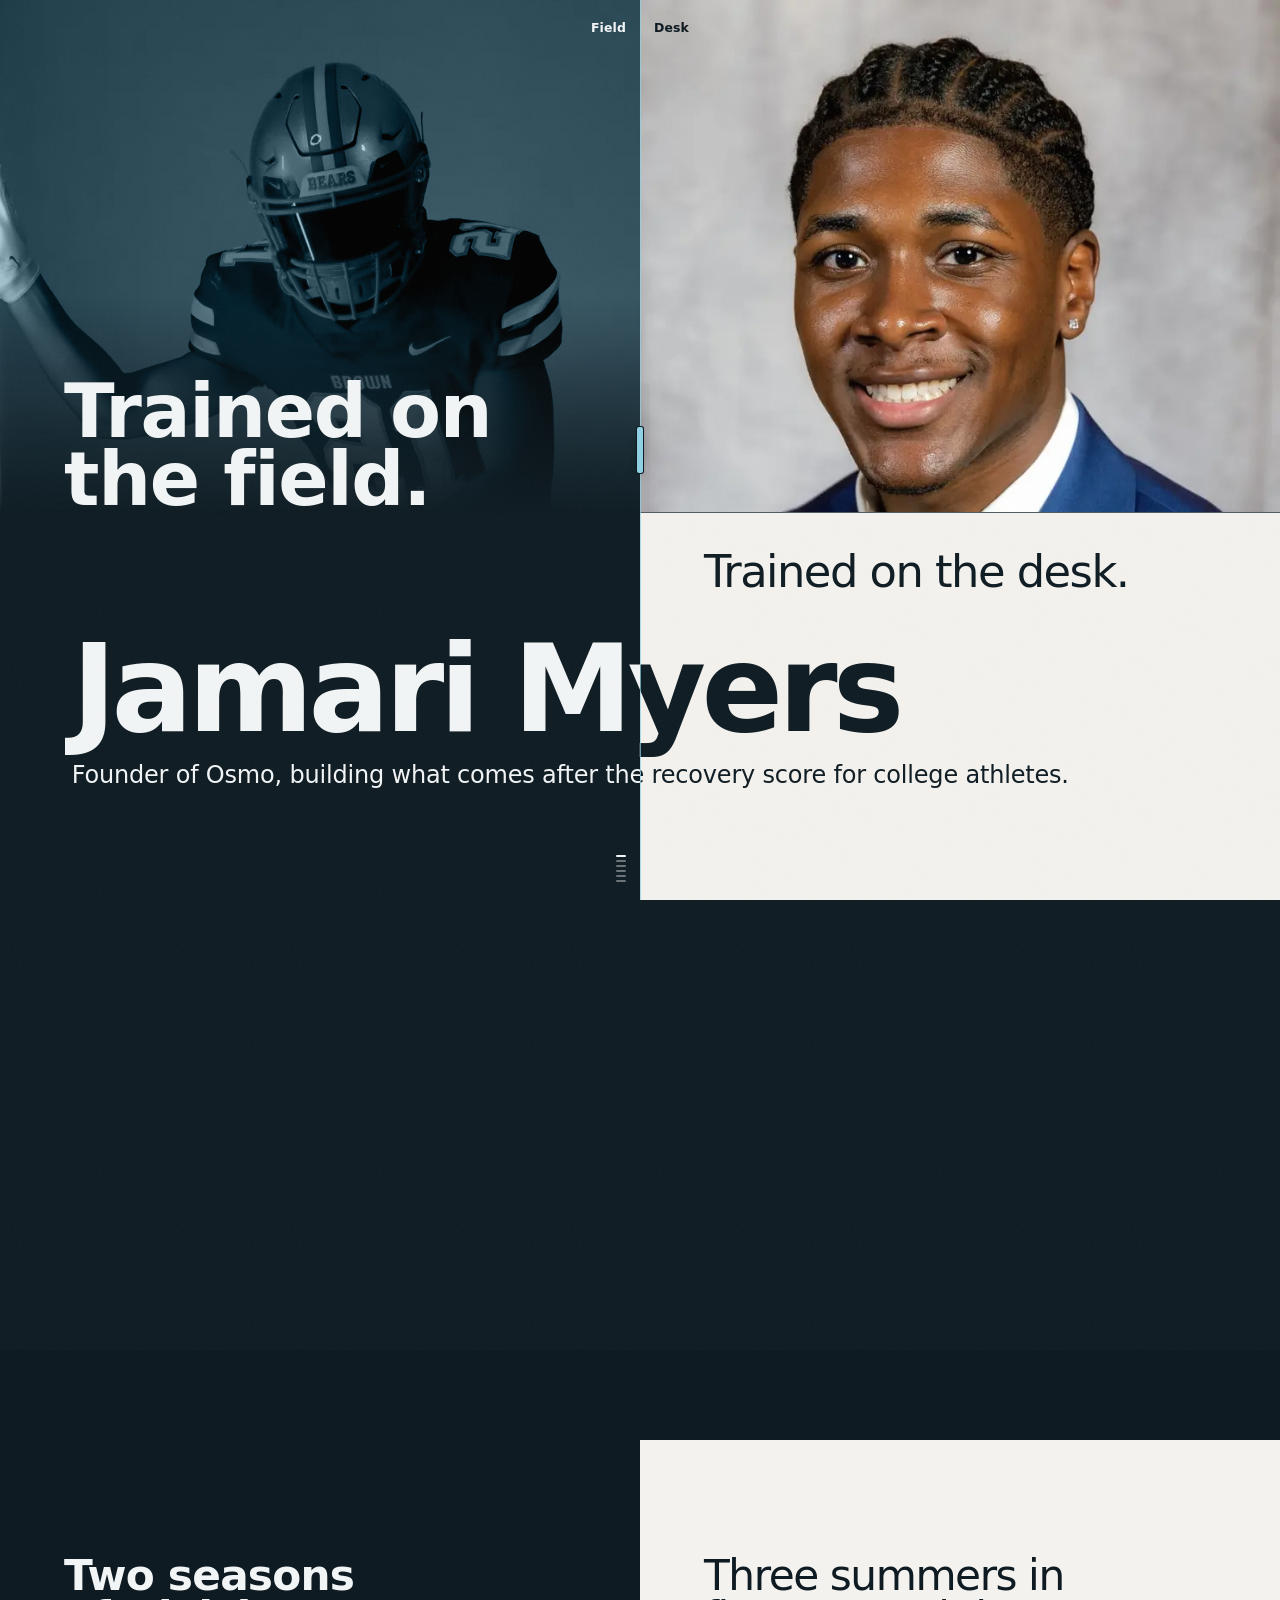
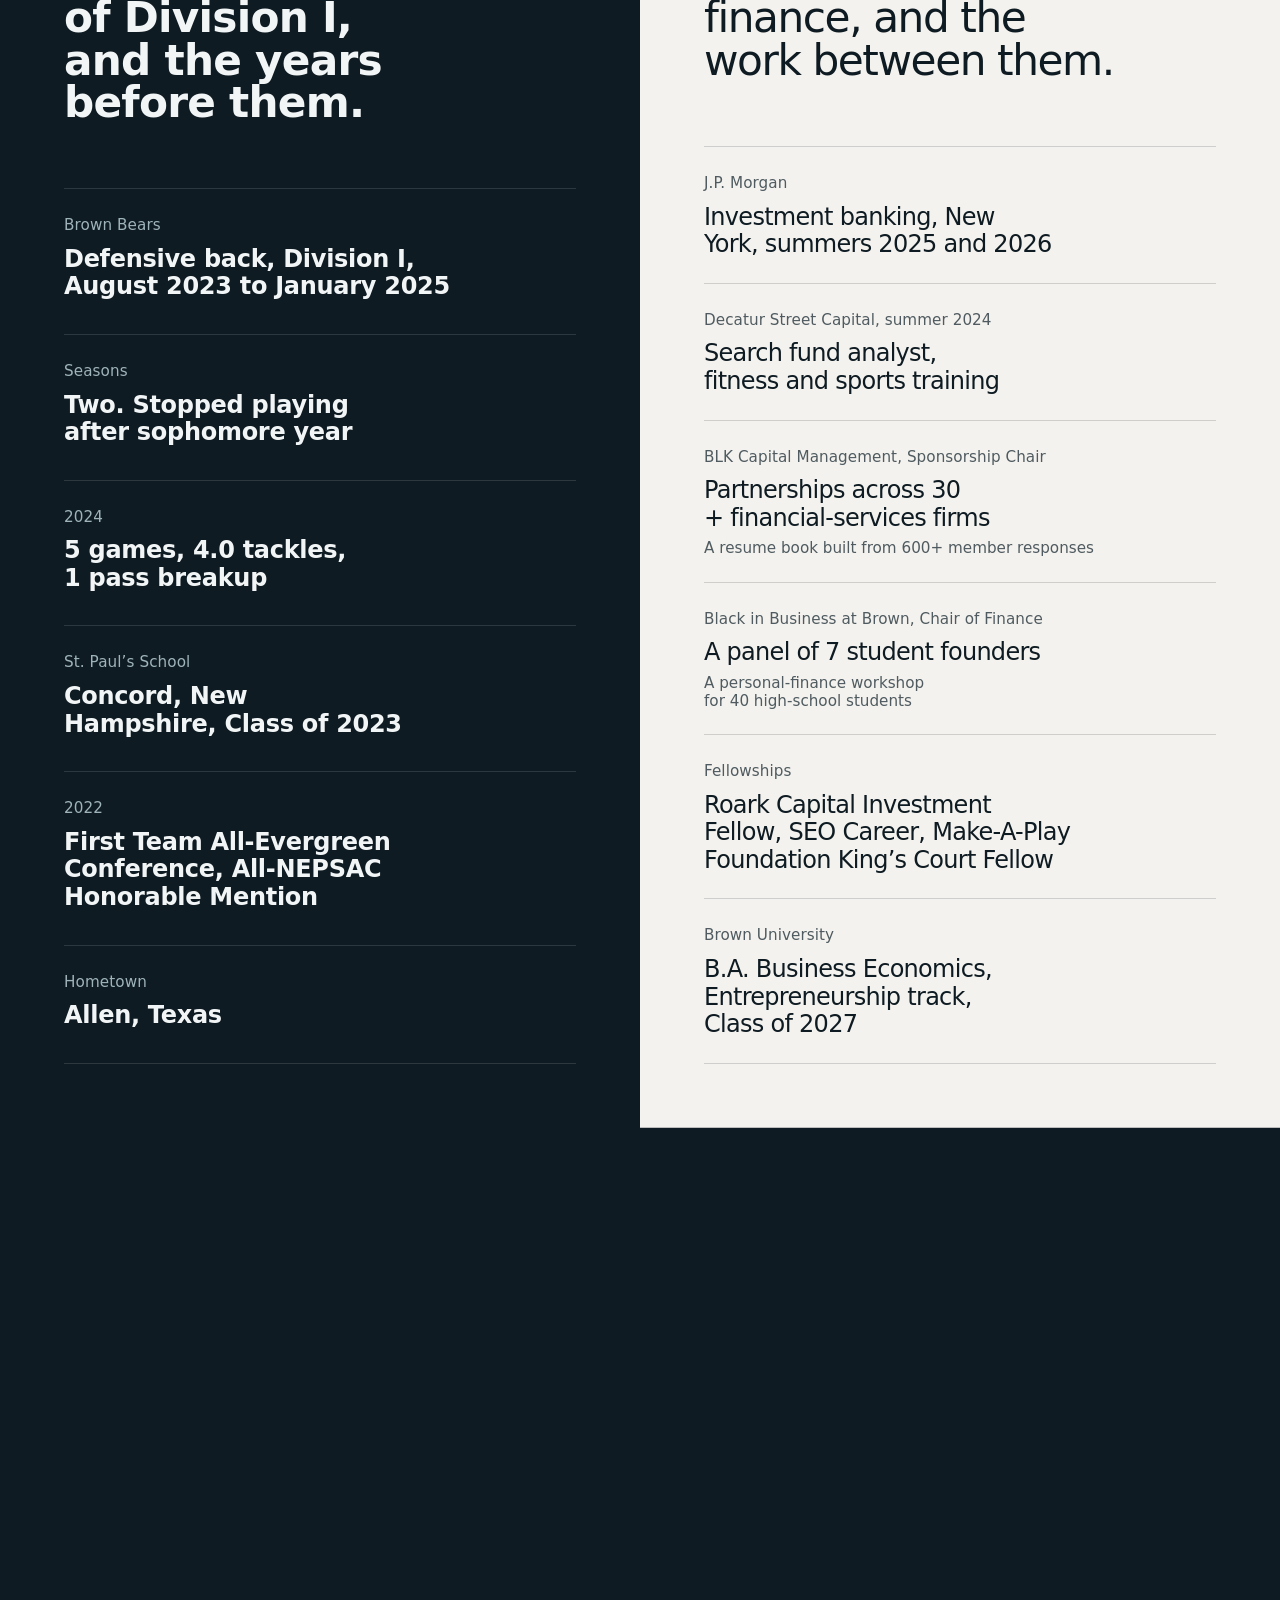
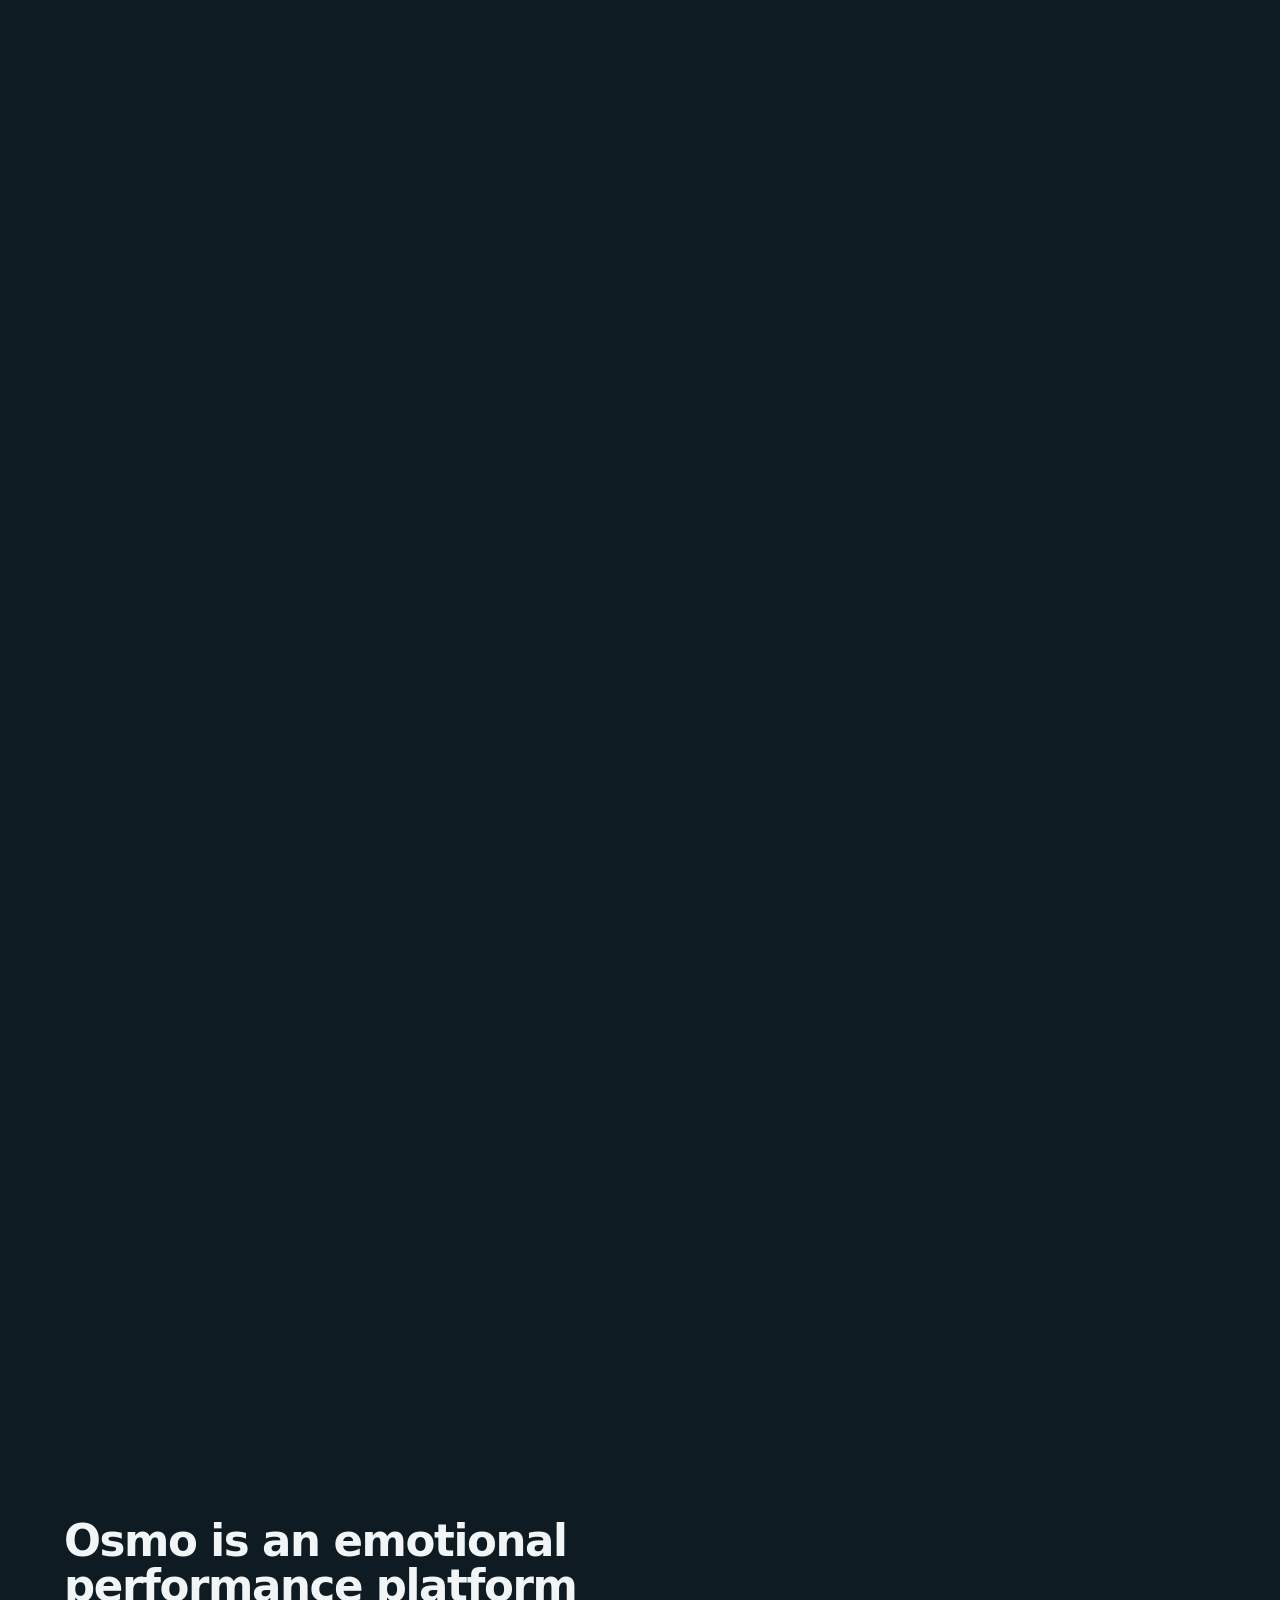
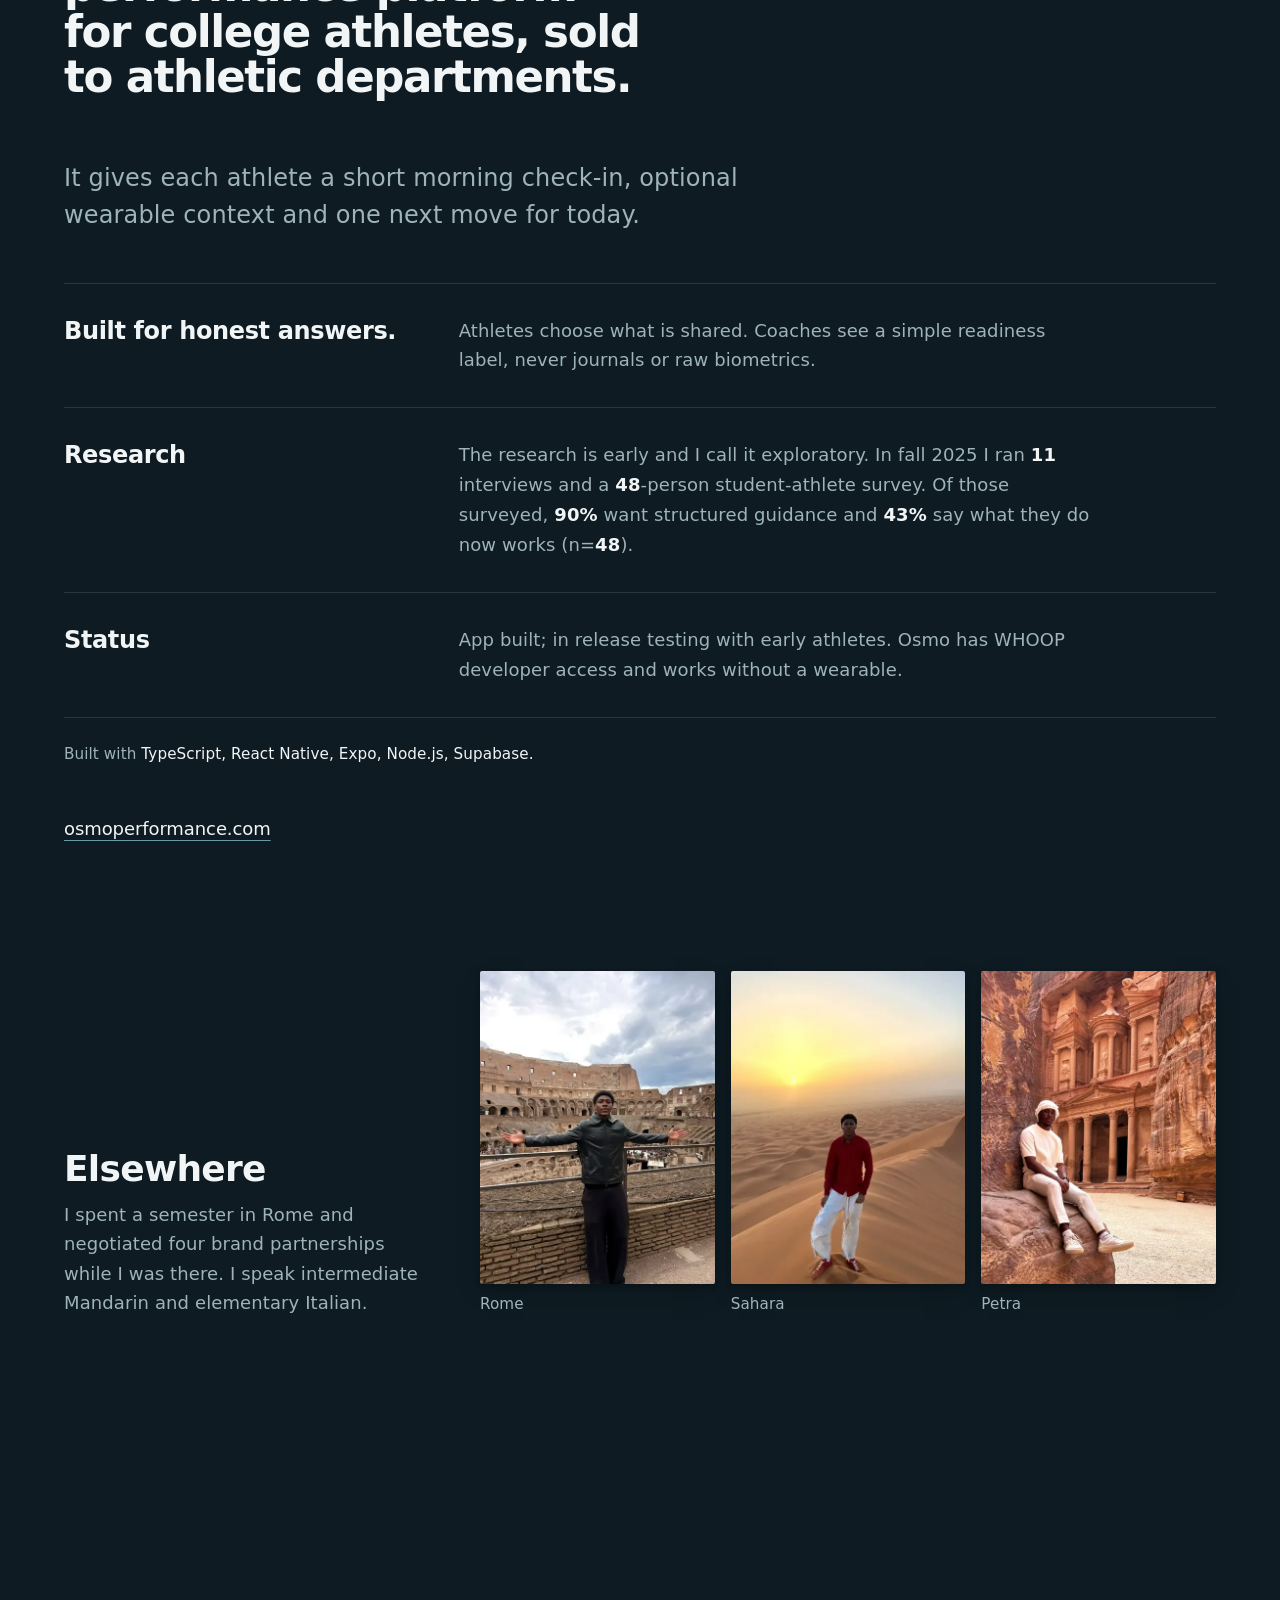
==== commit a2659ceb: "Apply review fixes, add resume, connect and 404 pages, OG image; align hero name across the seam - 3" ====
--- a/site/index.html
+++ b/site/index.html
@@ -24,7 +24,7 @@
 <link rel="preload" as="image" href="assets/img/field-red-lit.webp" fetchpriority="high">
 <link rel="stylesheet" href="scrollcraft.css">
 <link rel="stylesheet" href="site.css">
-<noscript><style>[data-sc-cue],[data-sc-in],[data-sc-stagger]>*{opacity:1!important;transform:none!important}.act>[data-sc-stage]{position:relative;height:100vh;height:100svh;overflow:clip}.act--hero,.act--morning,.act--gap,.act--close{height:auto}.act--gap,.act--close{--split:1}.act--gap .hl--field-hero,.act--gap .pane--desk,.act--gap .mseam,.seam{display:none}</style></noscript>
+<noscript><style>[data-sc-cue],[data-sc-in],[data-sc-stagger]>*{opacity:1!important;transform:none!important}.act>[data-sc-stage]{position:relative;height:100vh;height:100svh;overflow:clip}.act--hero,.act--morning,.act--gap,.act--close{height:auto;content-visibility:visible}.act--gap,.act--close{--split:1}.act--gap .hl--field-hero,.act--gap .pane--desk,.act--gap .mseam,.seam{display:none}</style></noscript>
 </head>
 <body>
 
@@ -138,7 +138,7 @@
               </div>
               <div class="entry">
                 <dt>Brown University</dt>
-                <dd>B.A. Business Economics, Entrepreneurship track, Class of <span class="fig">2027</span></dd>
+                <dd>B.A. Business Economics, <span class="nb">Entrepreneurship track</span>, Class of <span class="fig">2027</span></dd>
               </div>
             </dl>
           </div>
@@ -295,10 +295,11 @@
       u.setAttribute('data-sc-reveal-at', a.toFixed(4) + ' ' + Math.max(b, a + 0.05).toFixed(4));
     });
   });
-  // Reduced motion: no counting at all, the real figure is simply there.
+  // Reduced motion, and phones (where each row is uncovered before a count
+  // could finish): no counting at all, the real figure is simply there.
   var still = matchMedia('(prefers-reduced-motion: reduce)').matches;
   [].forEach.call(act.querySelectorAll('[data-auto-count]'), function (el) {
-    if (still) { el.removeAttribute('data-sc-count'); return; }
+    if (still || phone) { el.removeAttribute('data-sc-count'); return; }
     var r = el.getBoundingClientRect();
     var a = pAt(r.top + y0 - 0.98 * vh), b = pAt(r.top + y0 - 0.74 * vh);
     el.setAttribute('data-sc-count-at', a.toFixed(4) + ' ' + b.toFixed(4));
--- a/site/site.css
+++ b/site/site.css
@@ -141,8 +141,8 @@
 .seam__label--desk  { top: 22px; left: 14px; color: var(--d-ink); }
 /* The progress of the argument: one tick per act, filled through the act in view. */
 .seam__ticks {
-  position: absolute; bottom: 22px; right: 100%; margin-right: 14px;
-  display: flex; flex-direction: column; gap: 5px;
+  position: absolute; bottom: 18px; right: 100%; margin-right: 14px;
+  display: flex; flex-direction: column; gap: 3px;
 }
 .seam__ticks i {
   display: block; width: 10px; height: 2px; border-radius: 1px;
@@ -211,7 +211,10 @@
   margin-top: var(--sc-4); font-size: var(--sc-t-lg); line-height: 1.35;
   letter-spacing: -0.008em; font-weight: 450; white-space: nowrap;
 }
-.pane--field .support { font-weight: 480; letter-spacing: 0; }
+/* Both copies of the hero id must have identical geometry: the block is shrink-wrapped and
+   centred with a percentage translate, so any metric difference between the two support
+   lines shifts the name copies apart at the seam. Keep the field and desk metrics identical. */
+.pane--field .support { font-weight: 450; letter-spacing: -0.008em; }
 /* Narrow desktops: the support line wraps under the name instead of pushing the pair off the left edge.
    Balanced, so the field and desk copies break at the same word across the seam. */
 @media (min-width: 861px) and (max-width: 1150px) { .support { white-space: normal; text-wrap: balance; } }
@@ -384,7 +387,9 @@
   .act--hero .photo--desk img { object-position: 50% 4%; }
   .hl--field-hero { top: 30%; max-width: 70vw; font-size: clamp(2.2rem, 11vw, 3.2rem); }
   .hl--desk-hero { left: var(--sc-gutter); top: 62.2%; max-width: 80vw; font-size: clamp(1.35rem, 6.4vw, 1.9rem); }
-  .hero-id { left: var(--sc-gutter); right: var(--sc-gutter); top: 50%; transform: none; font-size: clamp(2.6rem, 12.6vw, 3.6rem); margin-top: -0.4em; }
+  /* The seam cuts the name through the middle of its caps, a deliberate two-tone word, and
+     the name stops short of the seam labels at the right. */
+  .hero-id { left: var(--sc-gutter); right: var(--sc-gutter); top: 50%; transform: none; font-size: clamp(2.4rem, 11.4vw, 3.3rem); margin-top: -0.42em; }
   .name { font-size: 1em; }
   .support { white-space: normal; max-width: none; font-size: 0.94rem; line-height: 1.42; margin-top: 0.85rem; }
 
@@ -451,10 +456,10 @@
    The image renders 125vw tall with its bottom 50vw under the box (window ends at 60%
    of the source). The cap on --ph keeps room for the name and support line. */
 @media (max-width: 860px) {
-  .act--hero, .act--gap { --ph: min(clamp(50vw, 29.5%, 72vw), calc(50% - 8.2rem)); }
+  .act--hero, .act--gap { --ph: min(clamp(50vw, 29.5%, 72vw), calc(50% - 9rem)); }
   .act--hero .photo--desk, .act--gap .photo--desk-r { height: var(--ph); }
   .act--hero .photo--desk img, .act--gap .photo--desk-r img { position: absolute; left: 0; bottom: -50vw; width: 100%; height: auto; }
-  .hl--desk-hero { top: auto; bottom: calc(var(--ph) + 0.75rem); }
+  .hl--desk-hero { top: auto; bottom: calc(var(--ph) + 0.75rem); max-width: none; }
 }
 @media (max-width: 860px) and (max-height: 620px) {
   .act--hero .photo--desk img, .act--gap .photo--desk-r img { bottom: -52vw; }
@@ -472,6 +477,8 @@
 }
 @media (max-width: 860px) and (max-height: 560px) {
   .act--hero .photo--desk { height: 18%; }
+  /* A strip this short shows the eyes and the smile: the window starts at 25% of the source. */
+  .act--hero .photo--desk img { bottom: calc(100% - 93.75vw); }
   .hl--desk-hero { top: auto; bottom: calc(18% + 0.6rem); font-size: clamp(1.2rem, 6vh, 1.9rem); }
   .support { font-size: 0.85rem; margin-top: 0.5rem; }
   .hl--field-hero { top: 26%; }
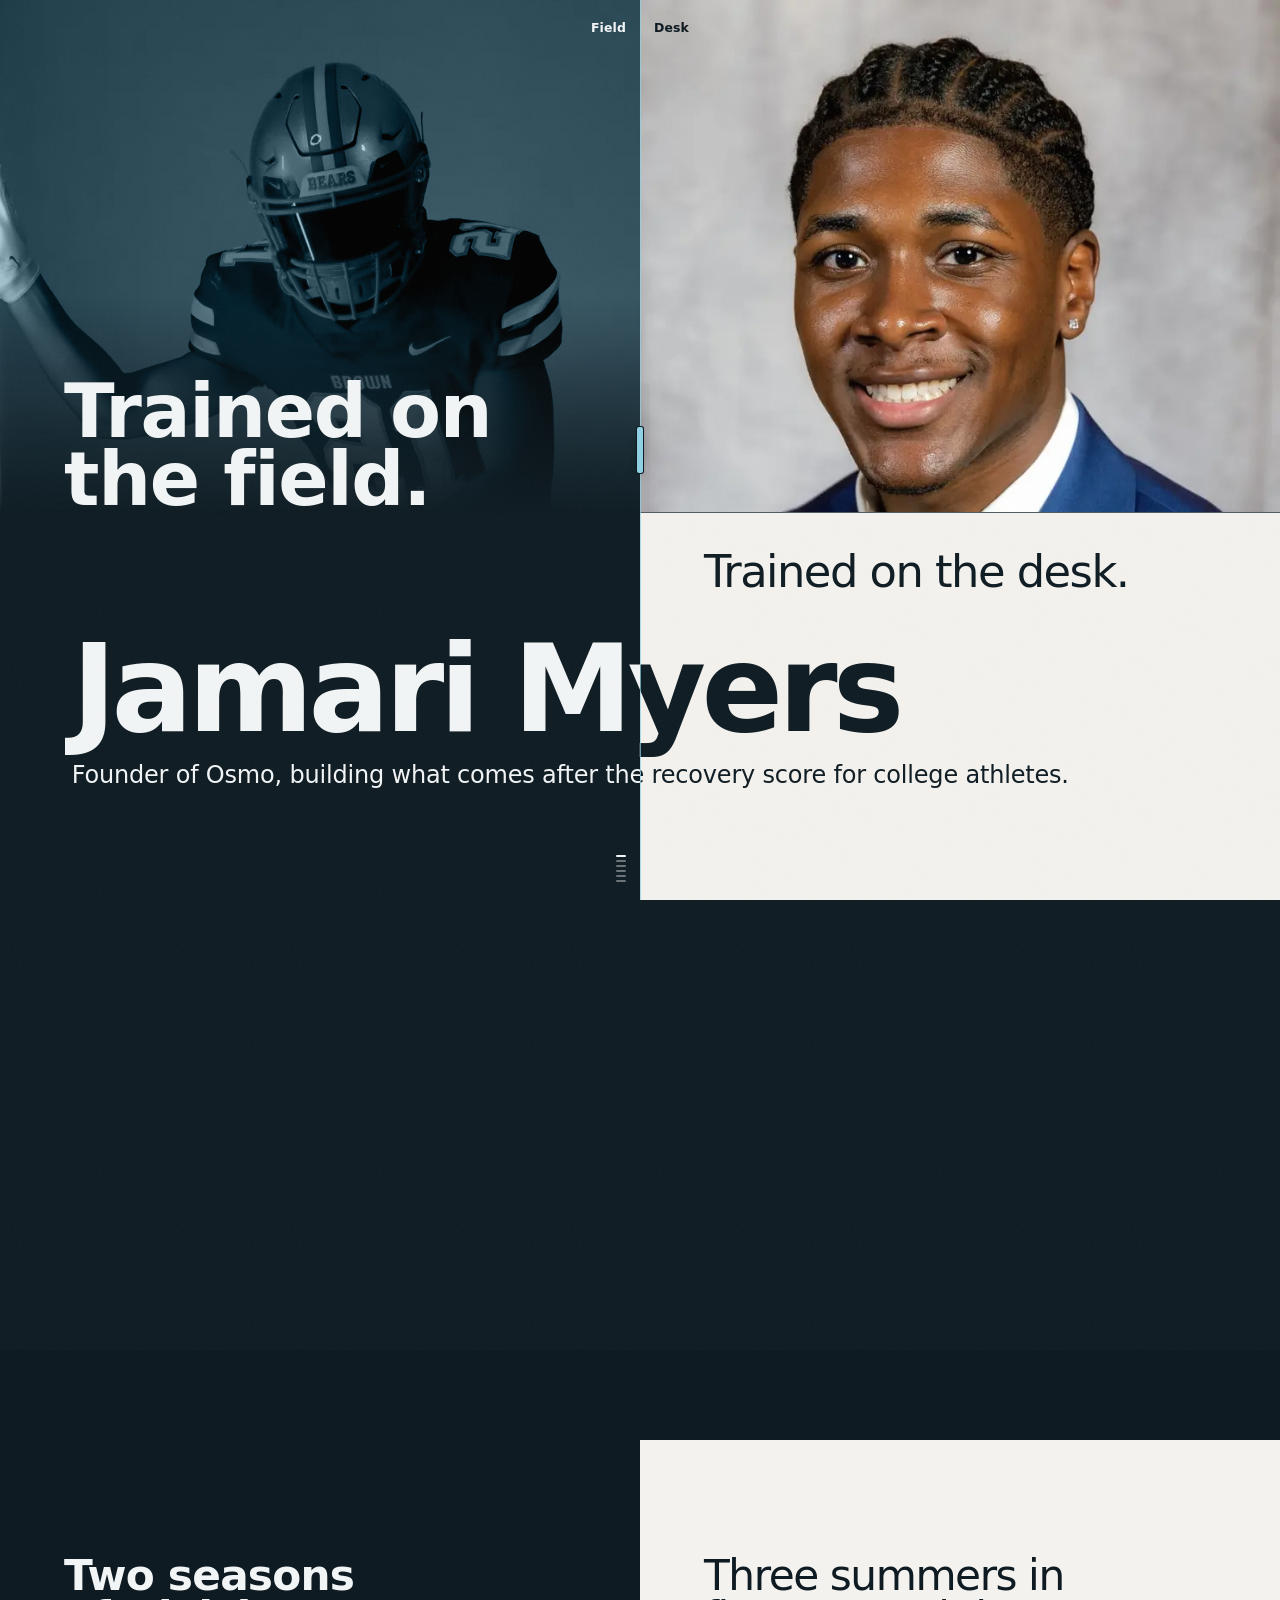
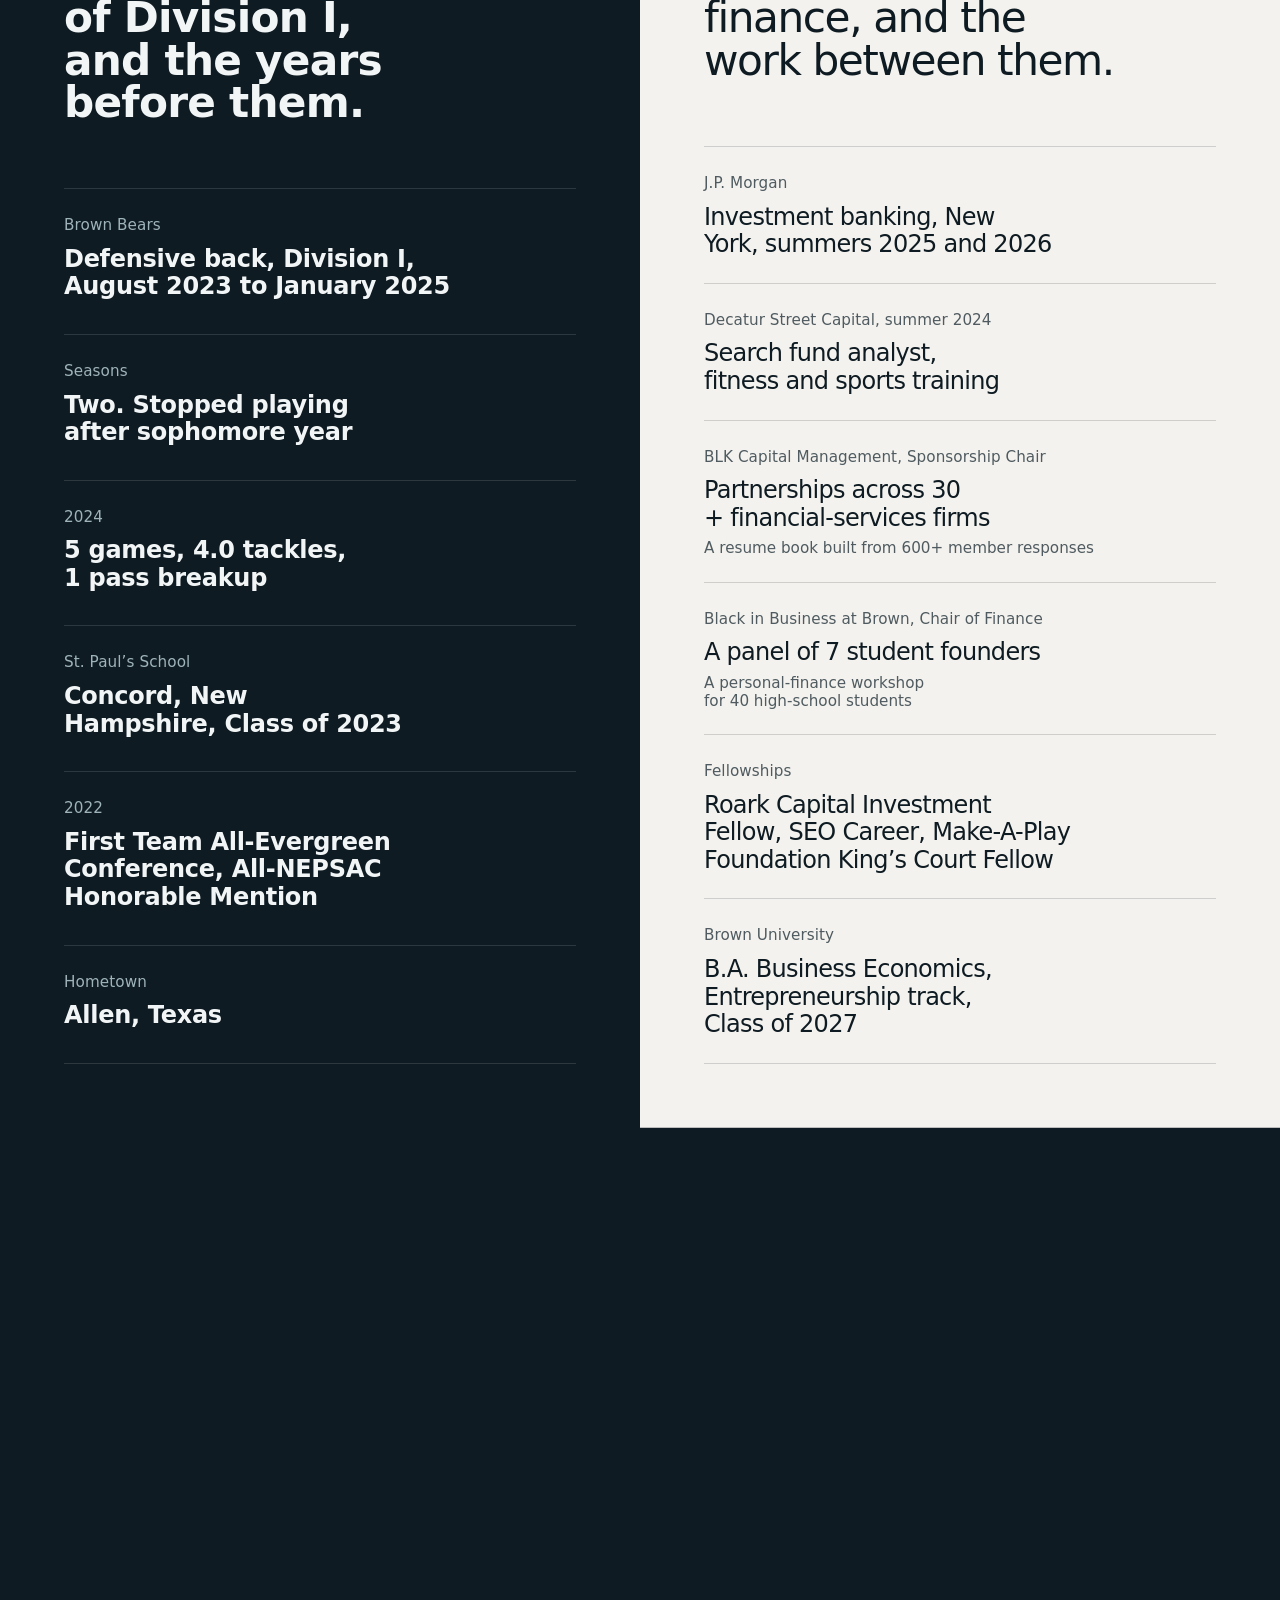
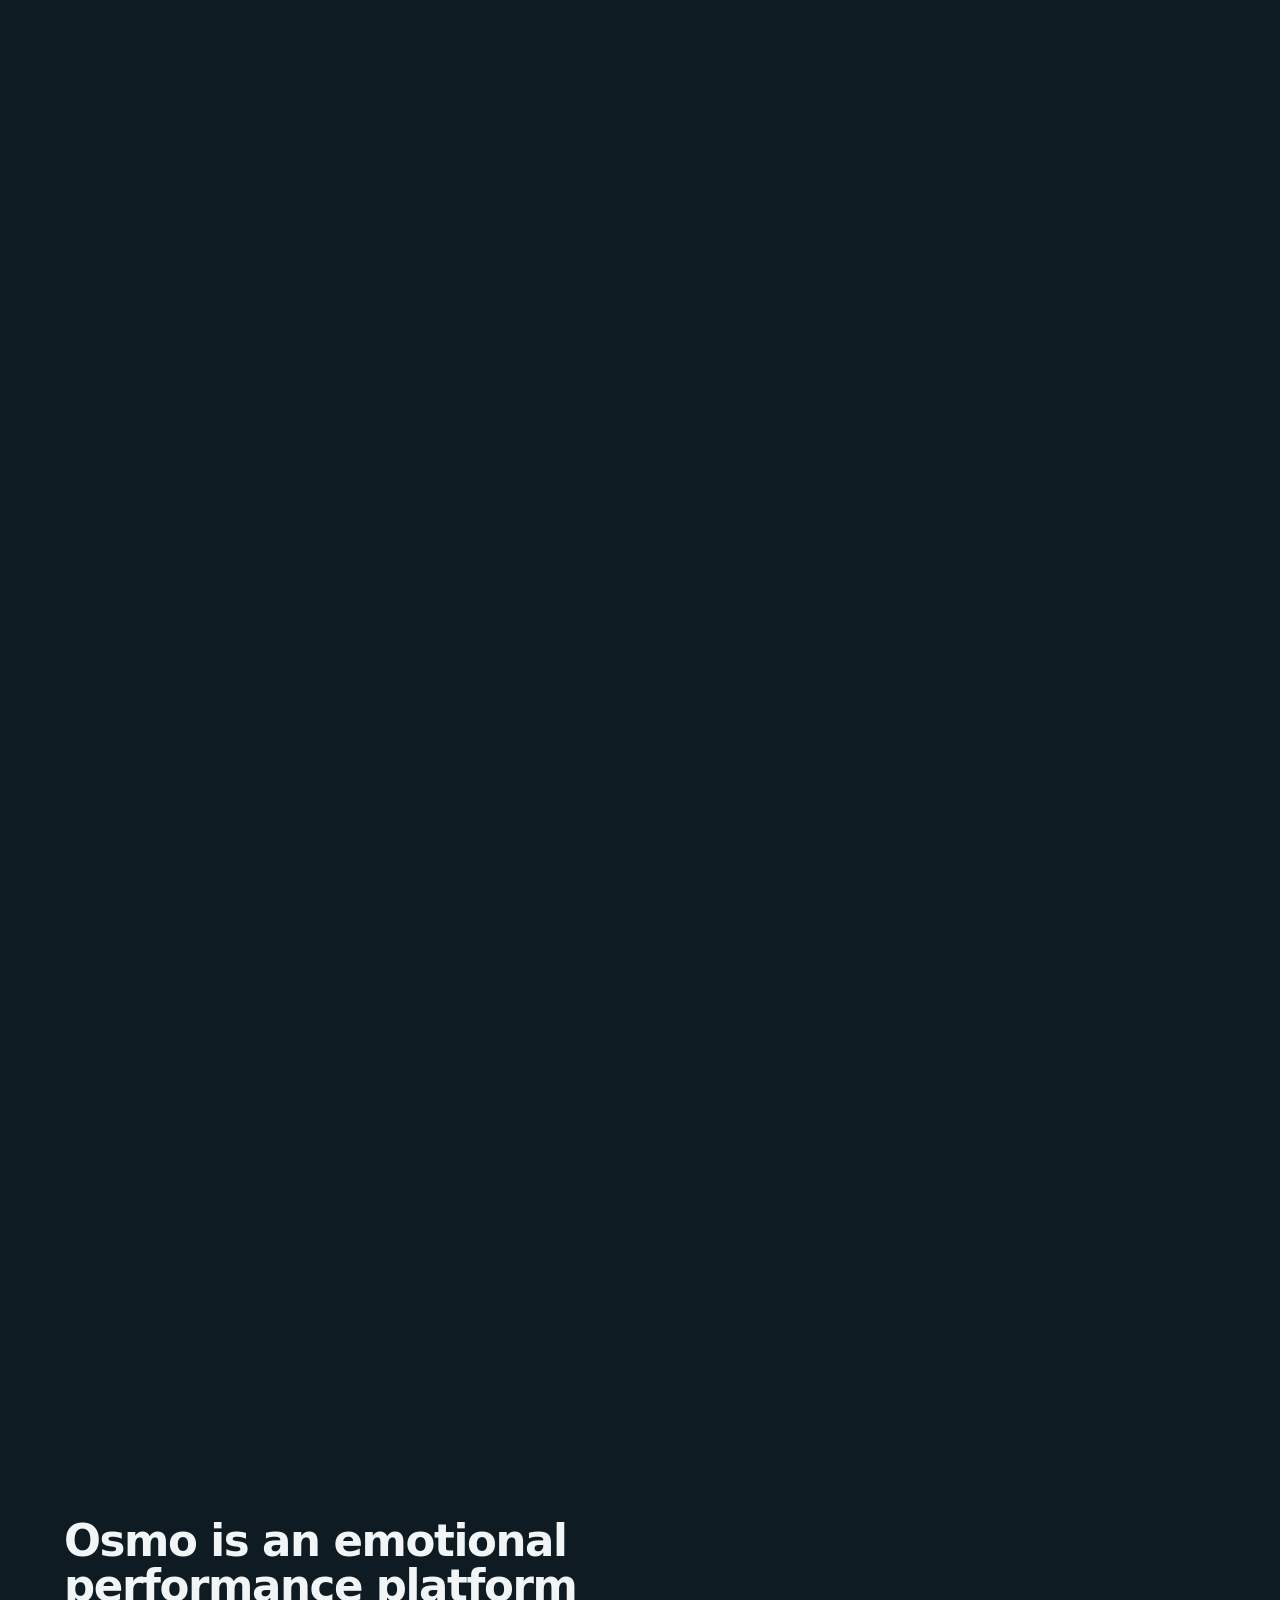
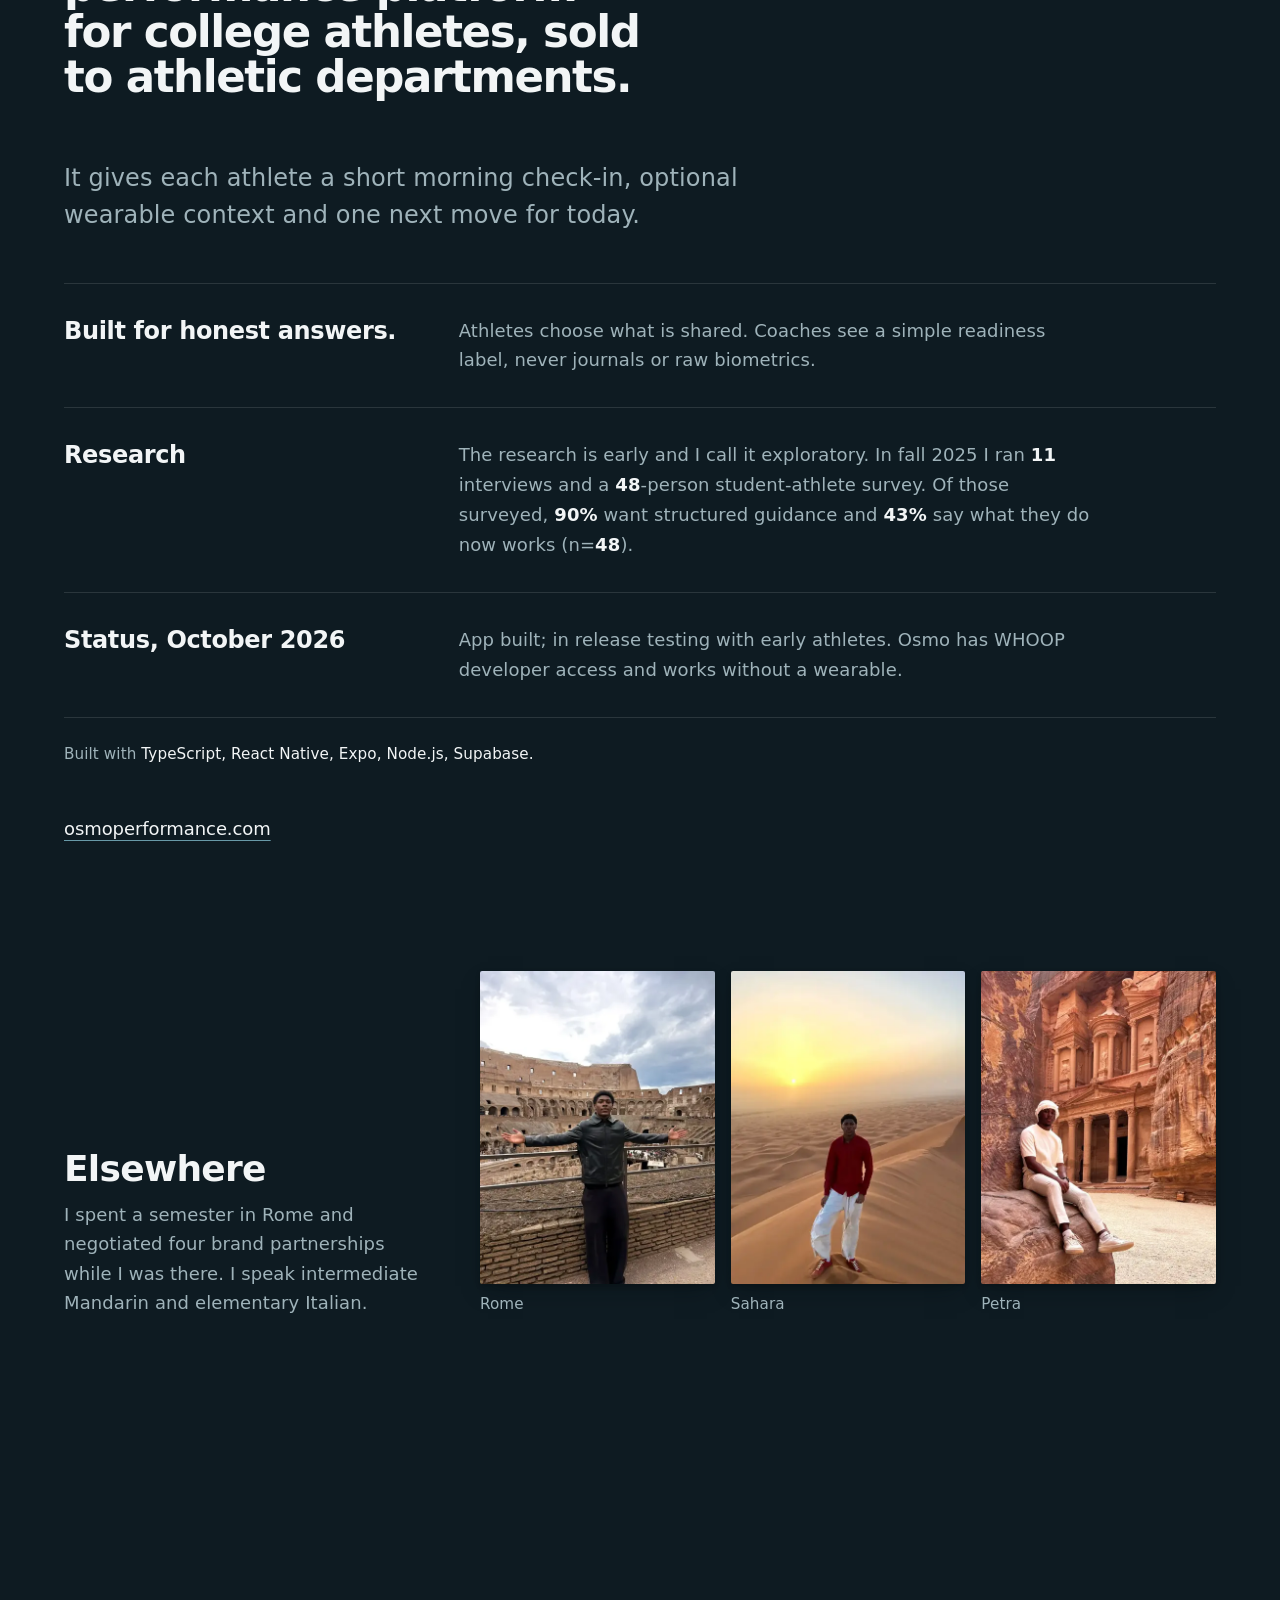
==== commit dea27cd9: "WIP: polish pass in progress Co-Authored-By: Claude Fable 5.1 <noreply@anthropic.com> Claude-Session" ====
--- a/site/index.html
+++ b/site/index.html
@@ -70,7 +70,7 @@
           <p class="hl--desk-hero v-desk" data-stretch="desk">Trained on the desk.</p>
         </div>
       </div>
-      <div class="mseam" aria-hidden="true"><span class="mseam__line"></span><span class="mseam__l mseam__l--field">Field</span><span class="mseam__l mseam__l--desk">Desk</span></div>
+      <div class="mseam" aria-hidden="true"><span class="mseam__line"></span><span class="mseam__l mseam__l--field" data-l="Field"></span><span class="mseam__l mseam__l--desk" data-l="Desk"></span></div>
     </div>
   </section>
 
@@ -148,7 +148,7 @@
   </section>
 
   <!-- 3 UNEASE. Pin, the quiet act. The first 30% is authored silence: two
-       grounds and one number. Then second-person copy arrives on the desk. -->
+       grounds and one number. Then first-person copy arrives on the desk. -->
   <section class="act act--morning" data-sc-act="pin" data-sc-span="2.4" data-act-name="The morning">
     <div data-sc-stage class="stage">
       <div class="pane pane--field">
@@ -161,13 +161,13 @@
       <div class="pane pane--desk">
         <div class="follow">
           <div class="morning">
-            <h2 class="v-desk" data-sc-cue="0.28 0.985 0.1 0.03">Every morning you know your recovery score. It arrives with strain and sleep quality, and no context.</h2>
-            <p data-sc-cue="0.44 0.985 0.1 0.03">A low number does not produce a better decision. It produces another thing to worry about before practice has even started.</p>
-            <p class="is-last" data-sc-cue="0.6 0.985 0.1 0.03">Nobody gives you anything for the mornings you wake up flat before a game.</p>
+            <h2 class="v-desk" data-sc-cue="0.28 0.985 0.1 0.03">Every morning I knew my recovery score. It arrived with strain and sleep quality, and no context.</h2>
+            <p data-sc-cue="0.44 0.985 0.1 0.03">A low number gave me another thing to worry about before practice had even started.</p>
+            <p class="is-last" data-sc-cue="0.6 0.985 0.1 0.03">Nobody gave me anything for the mornings I woke up flat before a game.</p>
           </div>
         </div>
       </div>
-      <div class="mseam" aria-hidden="true"><span class="mseam__line"></span><span class="mseam__l mseam__l--field">Field</span><span class="mseam__l mseam__l--desk">Desk</span></div>
+      <div class="mseam" aria-hidden="true"><span class="mseam__line"></span><span class="mseam__l mseam__l--field" data-l="Field"></span><span class="mseam__l mseam__l--desk" data-l="Desk"></span></div>
     </div>
   </section>
 
@@ -194,7 +194,7 @@
           <p class="hl--desk-hero v-desk" data-stretch="desk">Trained on the desk.</p>
         </div>
       </div>
-      <div class="mseam" aria-hidden="true"><span class="mseam__line"></span><span class="mseam__l mseam__l--field">Field</span><span class="mseam__l mseam__l--desk">Desk</span></div>
+      <div class="mseam" aria-hidden="true"><span class="mseam__line"></span><span class="mseam__l mseam__l--field" data-l="Field"></span><span class="mseam__l mseam__l--desk" data-l="Desk"></span></div>
     </div>
   </section>
 
@@ -215,7 +215,7 @@
           <dd>The research is early and I call it exploratory. In fall 2025 I ran <b>11</b> interviews and a <b>48</b>-person student-athlete survey. Of those surveyed, <b>90%</b> want structured guidance and <b>43%</b> say what they do now works (n=<b>48</b>).</dd>
         </div>
         <div class="fact">
-          <dt>Status</dt>
+          <dt>Status, <time datetime="2026-10">October 2026</time></dt>
           <dd>App built; in release testing with early athletes. Osmo has WHOOP developer access and works without a wearable.</dd>
         </div>
       </dl>
@@ -304,6 +304,7 @@
     var a = pAt(r.top + y0 - 0.98 * vh), b = pAt(r.top + y0 - 0.74 * vh);
     el.setAttribute('data-sc-count-at', a.toFixed(4) + ' ' + b.toFixed(4));
   });
+  if (phone) { var g = document.querySelector('.act--gap .gap-line'); if (g) g.setAttribute('data-sc-cue', '0.02'); }
   if (/[?&]slots\b/.test(location.search)) document.documentElement.classList.add('show-slots');
 })();
 </script>
--- a/site/site.css
+++ b/site/site.css
@@ -190,16 +190,17 @@
 
 /* ================================================================ ACT 1 == */
 .act--hero [data-sc-stage] { touch-action: pan-y; }
-.act--hero .photo { top: 0; width: 54%; height: 57%; transform: translate3d(calc(var(--follow) * 50vw), 0, 0); }
+.act--hero .photo { top: 0; width: 54%; height: 57%; }
 .act--hero .photo--field {
   left: 0;
+  transform: translate3d(calc(min(var(--follow), 0) * 50vw), 0, 0);
   -webkit-mask-image: linear-gradient(to bottom, #000 58%, transparent 100%), linear-gradient(to right, #000 93%, transparent 100%);
   -webkit-mask-composite: source-in;
   mask-image: linear-gradient(to bottom, #000 58%, transparent 100%), linear-gradient(to right, #000 93%, transparent 100%);
   mask-composite: intersect;
 }
 .act--hero .photo--field img { object-position: 50% 8%; transform: scale(1.2); transform-origin: 100% 0; }
-.act--hero .photo--desk { right: 0; border-left: 1px solid var(--d-soft); border-bottom: 1px solid var(--d-soft); background: var(--d-surface); }
+.act--hero .photo--desk { right: 0; transform: translate3d(calc(max(var(--follow), 0) * 50vw), 0, 0); border-left: 1px solid var(--d-soft); border-bottom: 1px solid var(--d-soft); background: var(--d-surface); }
 .act--hero .photo--desk img { object-position: 50% 0%; }
 
 .hl--field-hero { position: absolute; left: var(--sc-gutter); top: 42%; max-width: 38vw; font-size: clamp(3rem, 5.8vw, 6rem); }
@@ -375,6 +376,7 @@
   }
   .mseam__line { position: absolute; left: 80%; right: 0; top: 0; height: 1px; margin-top: -0.5px; background: color-mix(in oklab, var(--f-accent) 75%, transparent); opacity: var(--seam-o); }
   .mseam__l { position: absolute; right: 16px; font-family: var(--sc-font-display); font-size: 0.78rem; letter-spacing: 0.01em; font-weight: 600; line-height: 1; opacity: var(--label-o, 1); }
+  .mseam__l::before { content: attr(data-l); }
   .mseam__l--field { bottom: 100%; margin-bottom: 8px; color: var(--f-soft); }
   .mseam__l--desk  { top: 8px; color: var(--d-soft); }
 
@@ -428,6 +430,7 @@
       linear-gradient(0deg, color-mix(in oklab, var(--f-canvas) 94%, transparent) 0%, color-mix(in oklab, var(--f-canvas) 60%, transparent) 30%, transparent 50%);
   }
   .gap-line { top: 8%; right: var(--sc-gutter); max-width: none; font-size: clamp(1.6rem, 7.4vw, 2.2rem); }
+  .act--gap .hl--field-hero { display: none; }
   .osmo { top: auto; bottom: 19%; font-size: clamp(5.5rem, 33vw, 9rem); }
   .belief { top: auto; bottom: 7%; right: var(--sc-gutter); font-size: 1.15rem; }
 
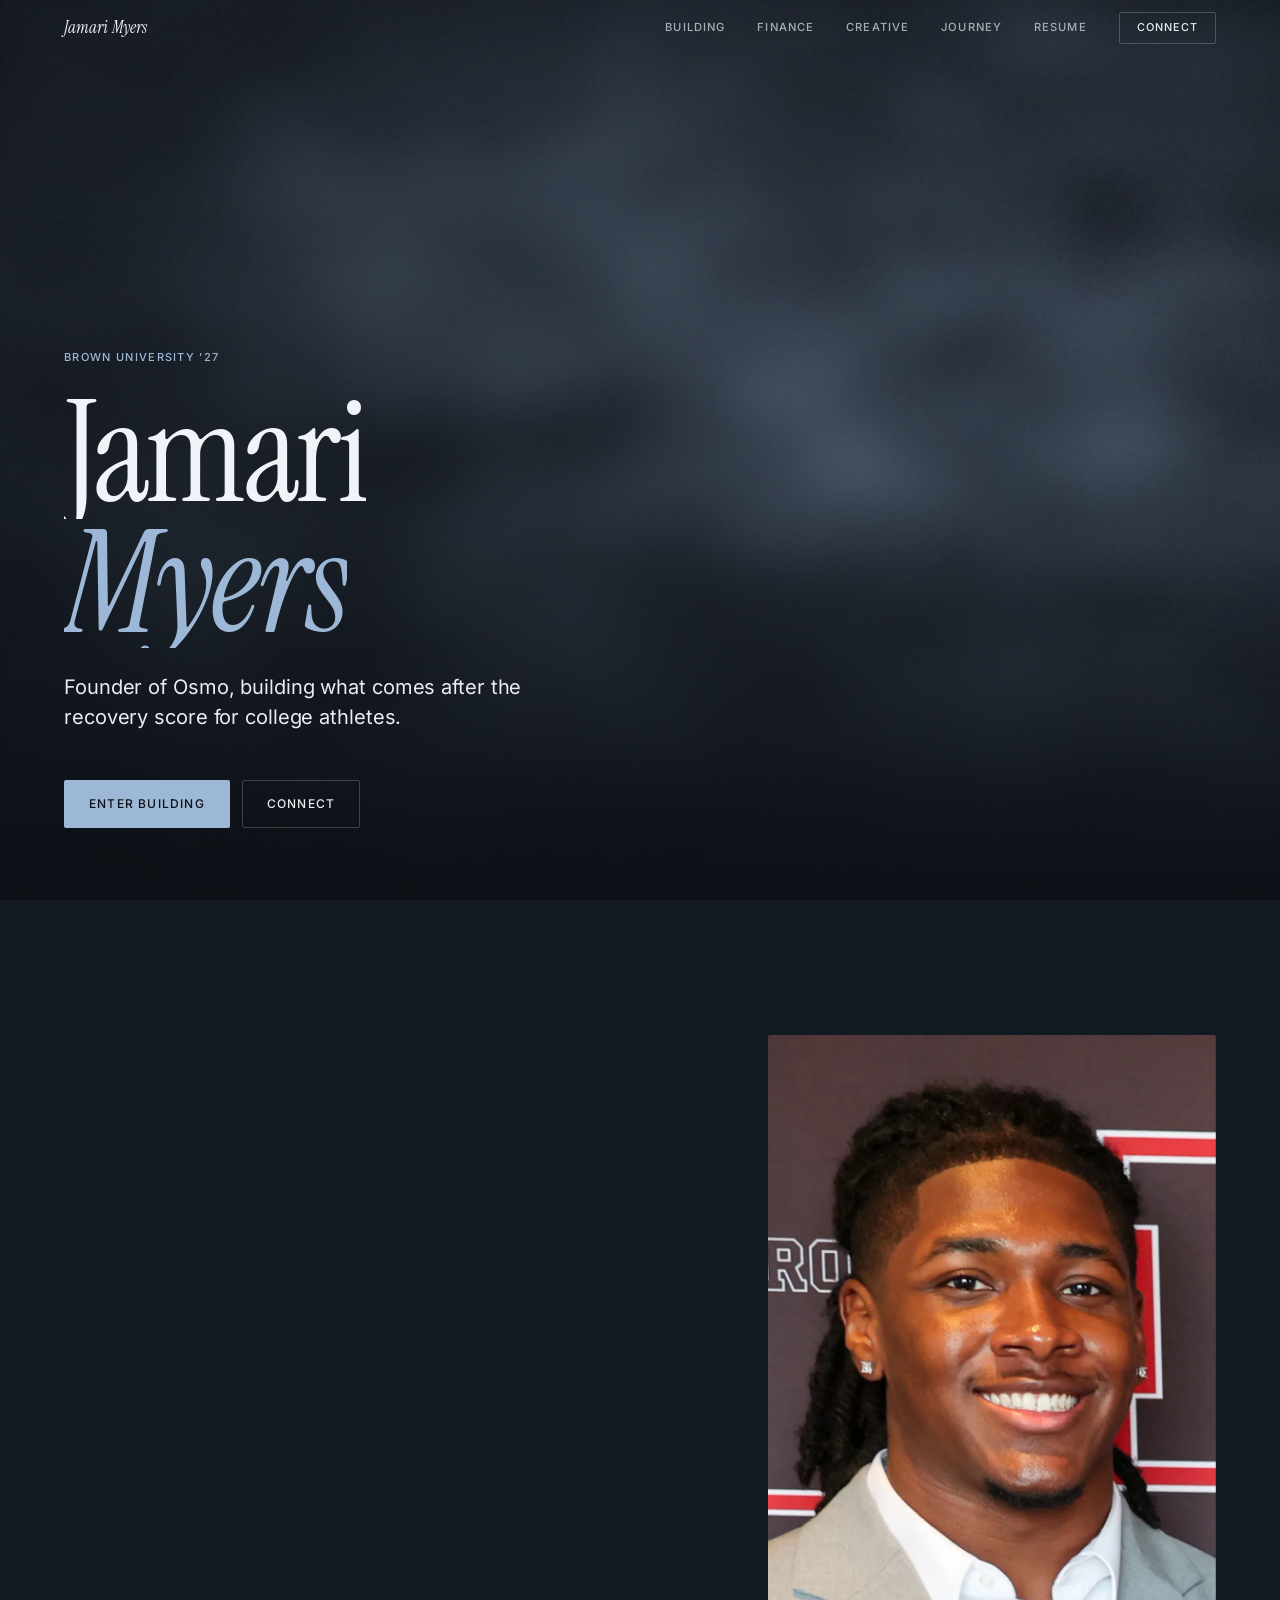
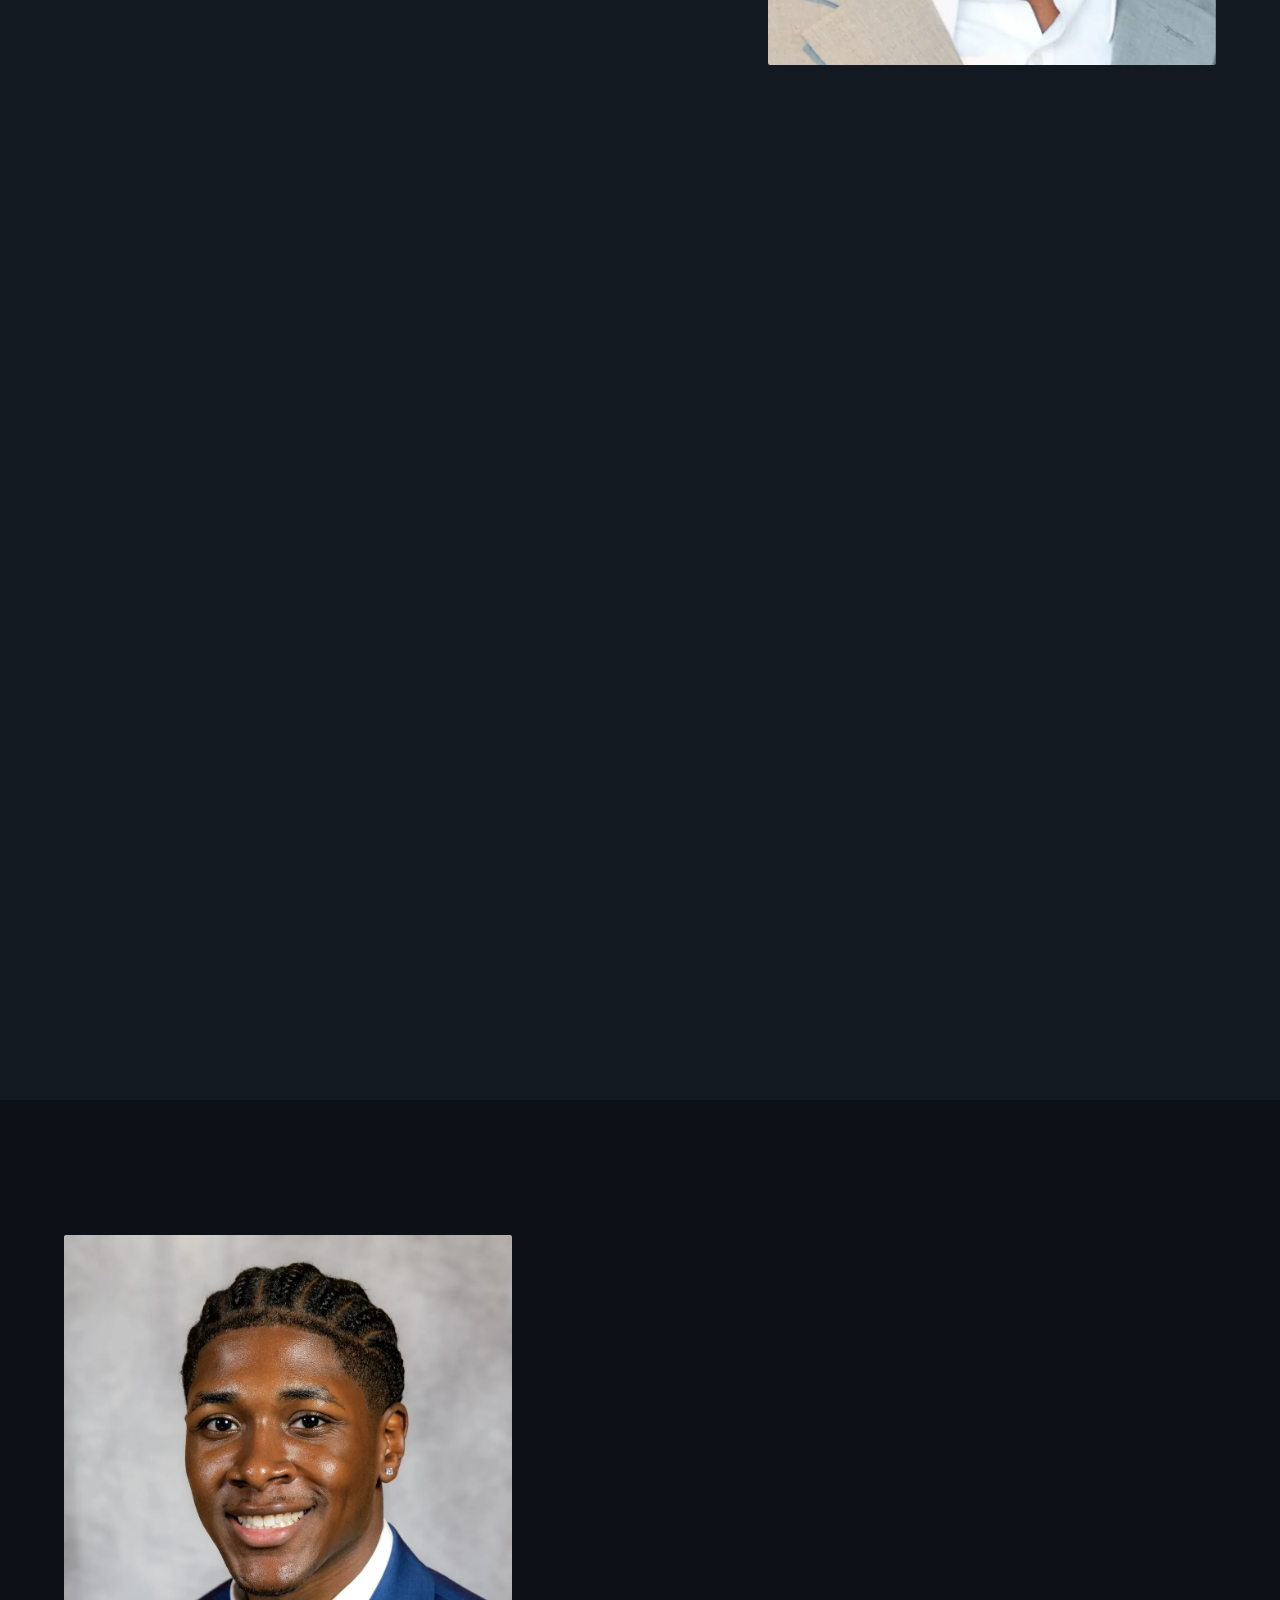
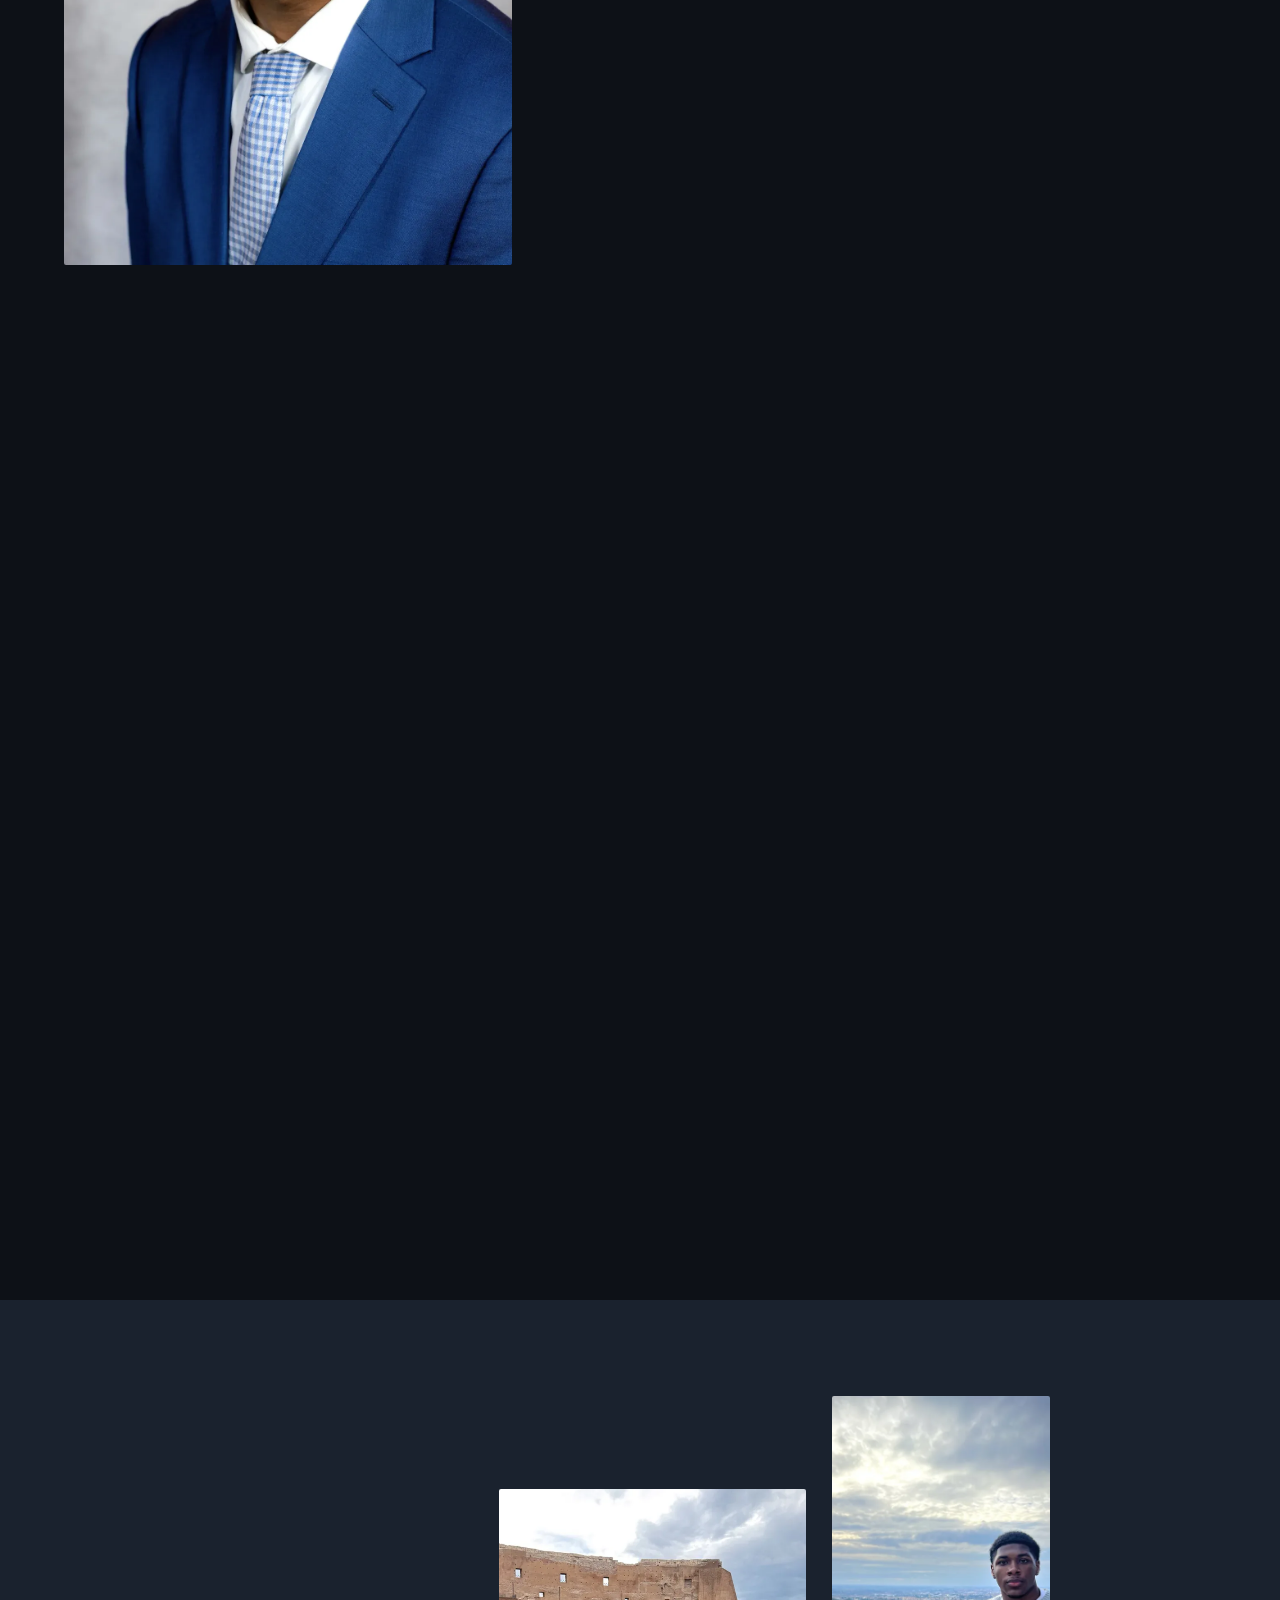
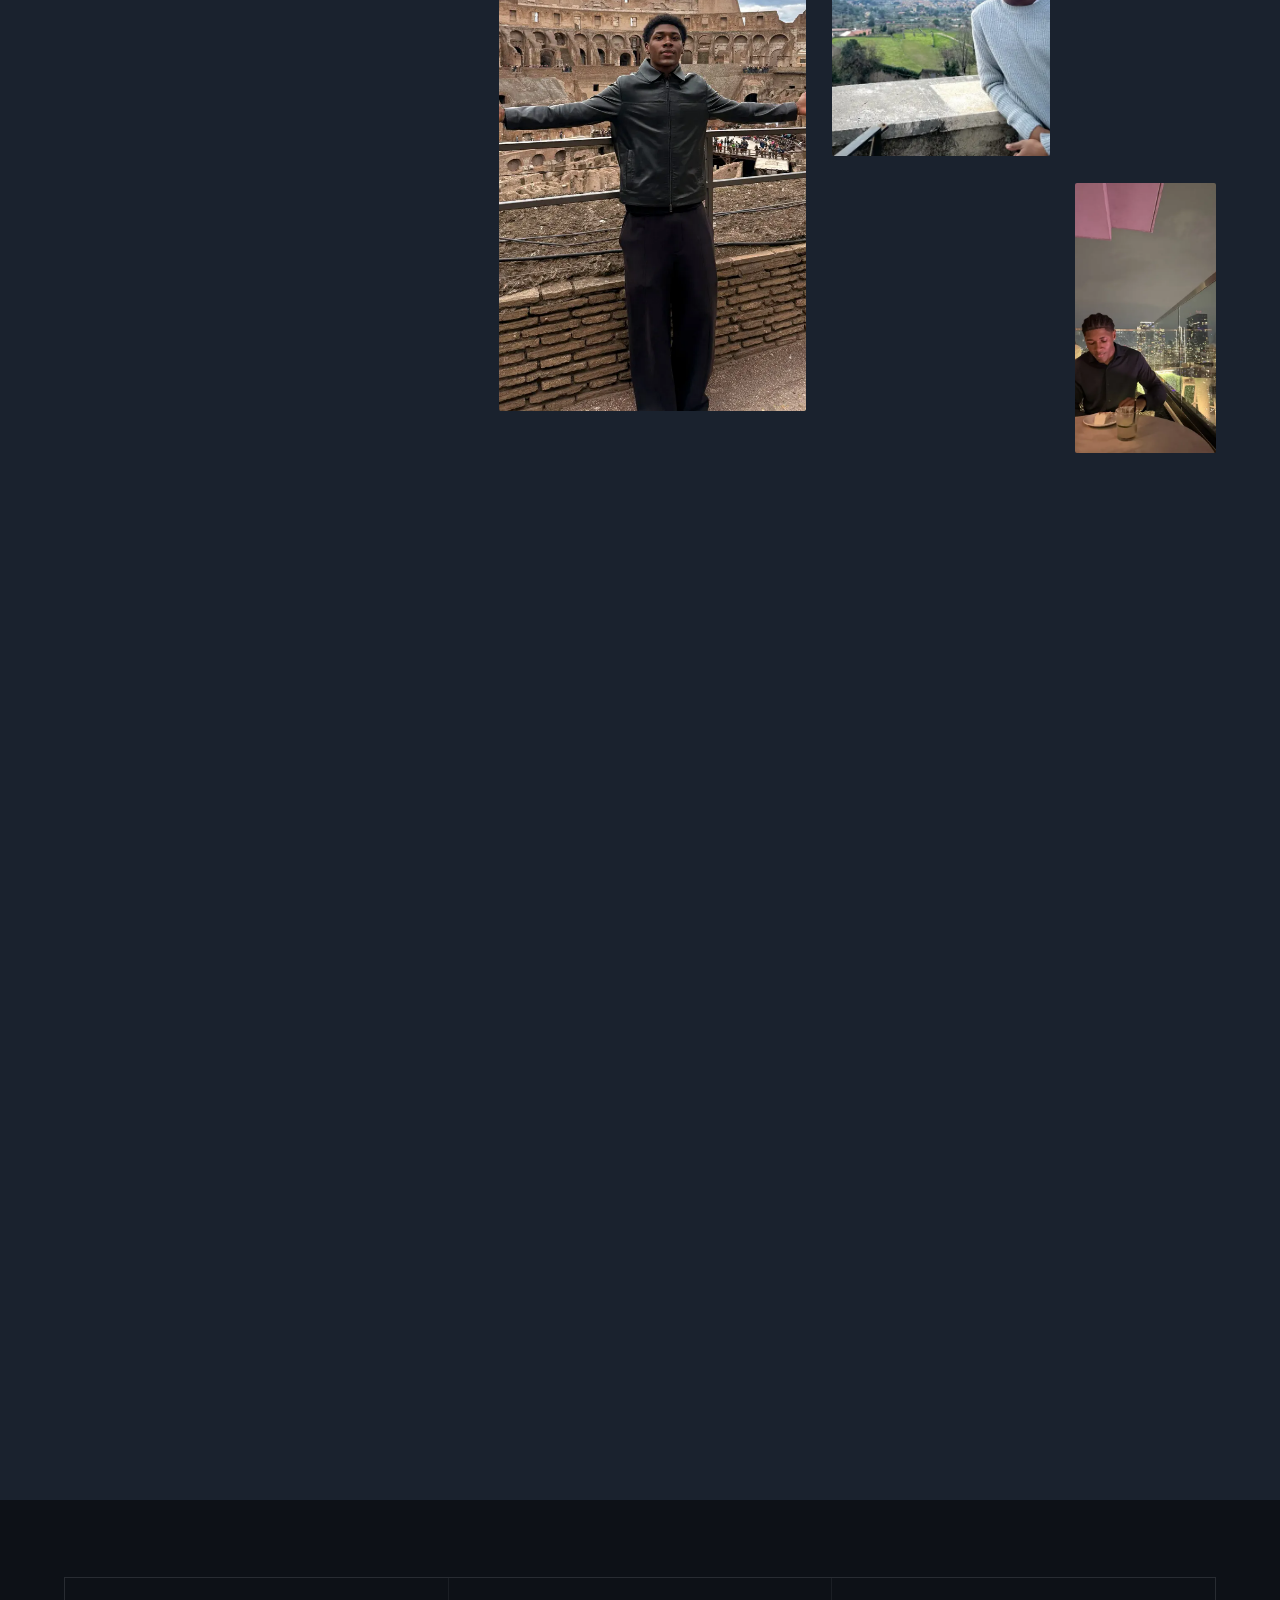
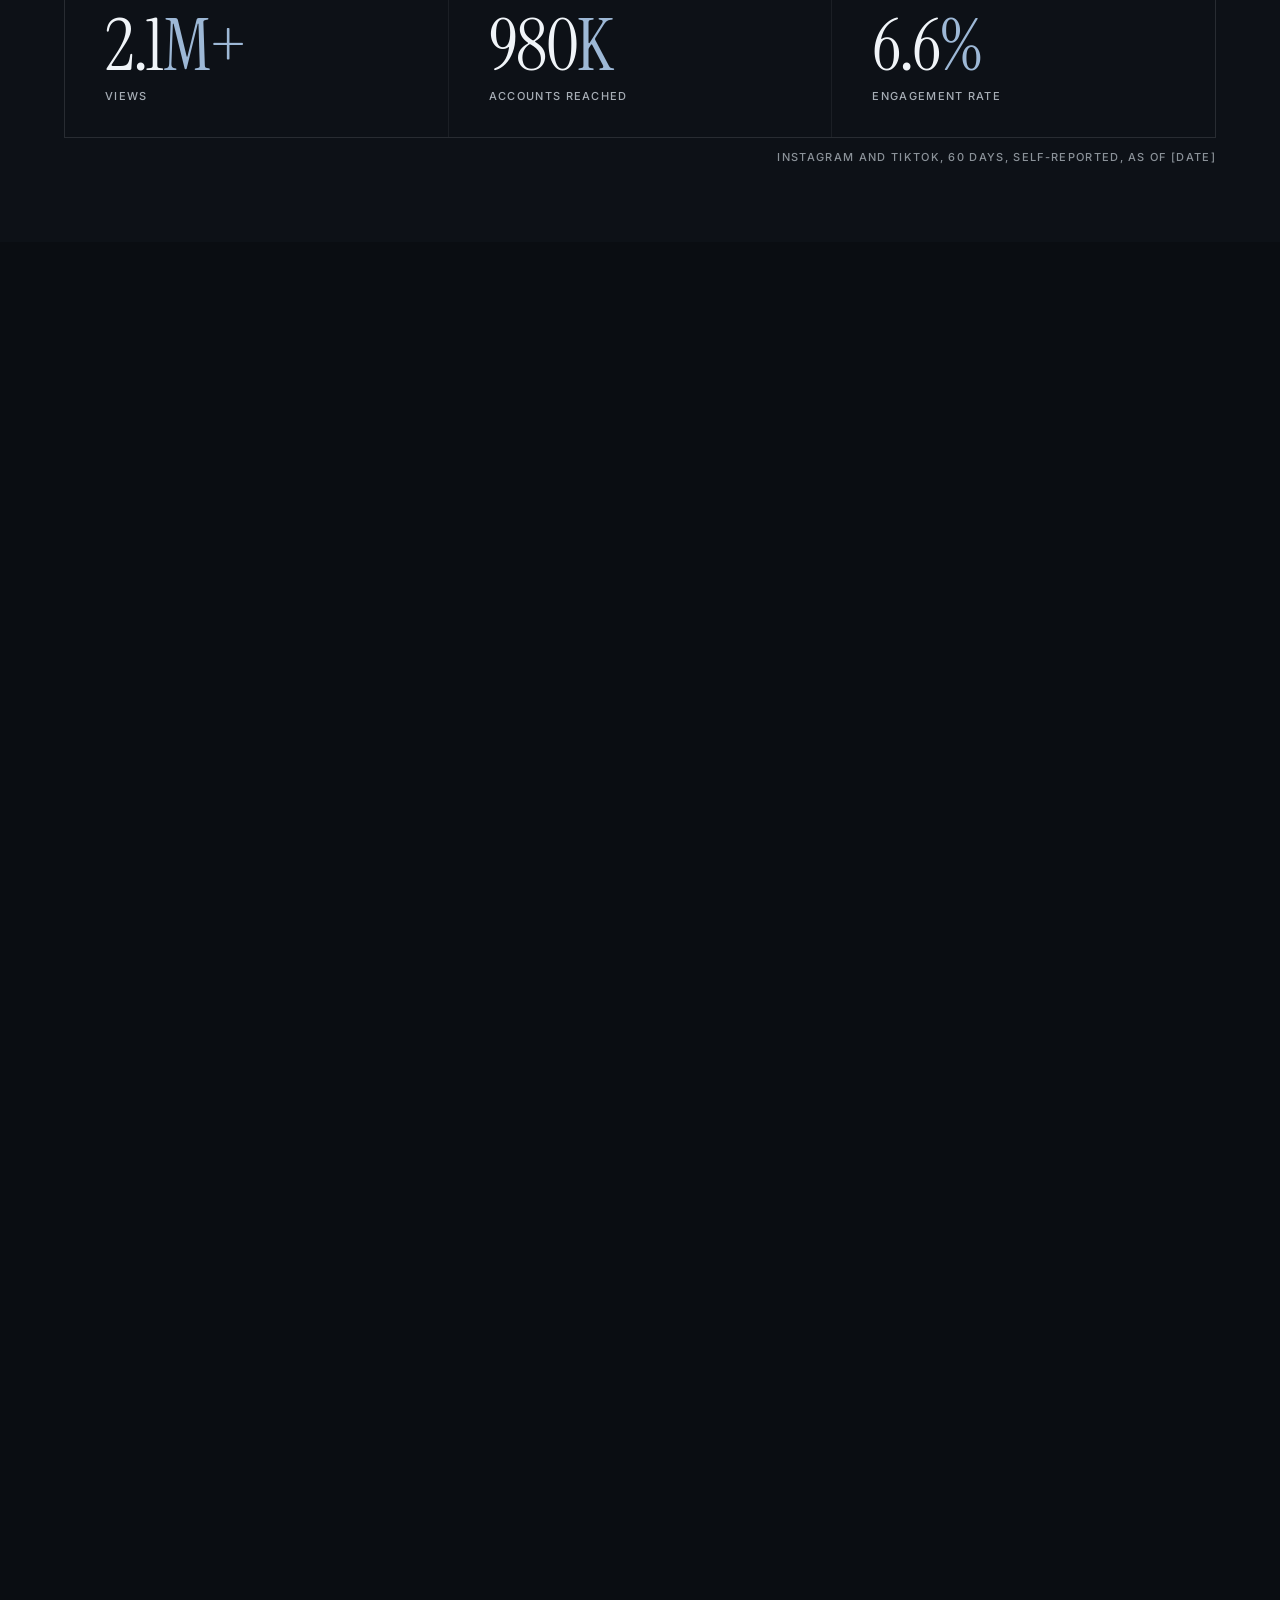
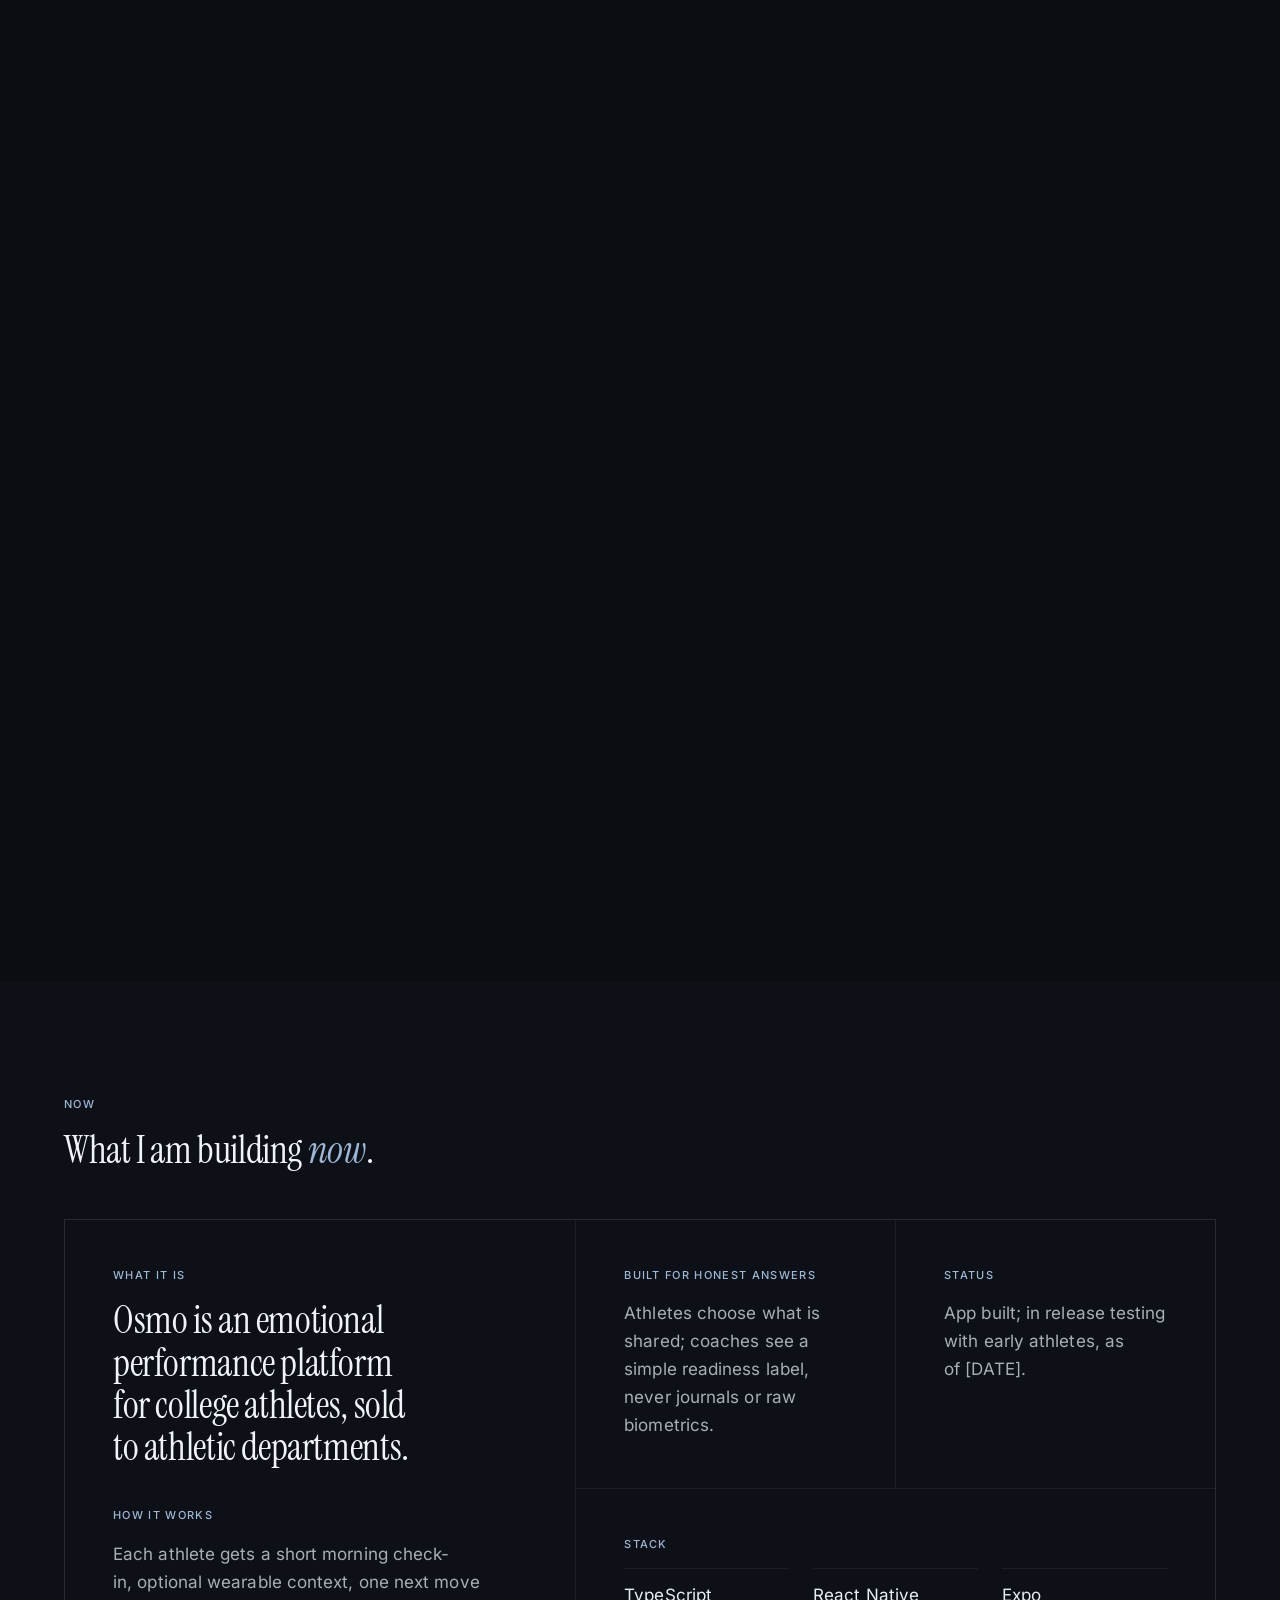
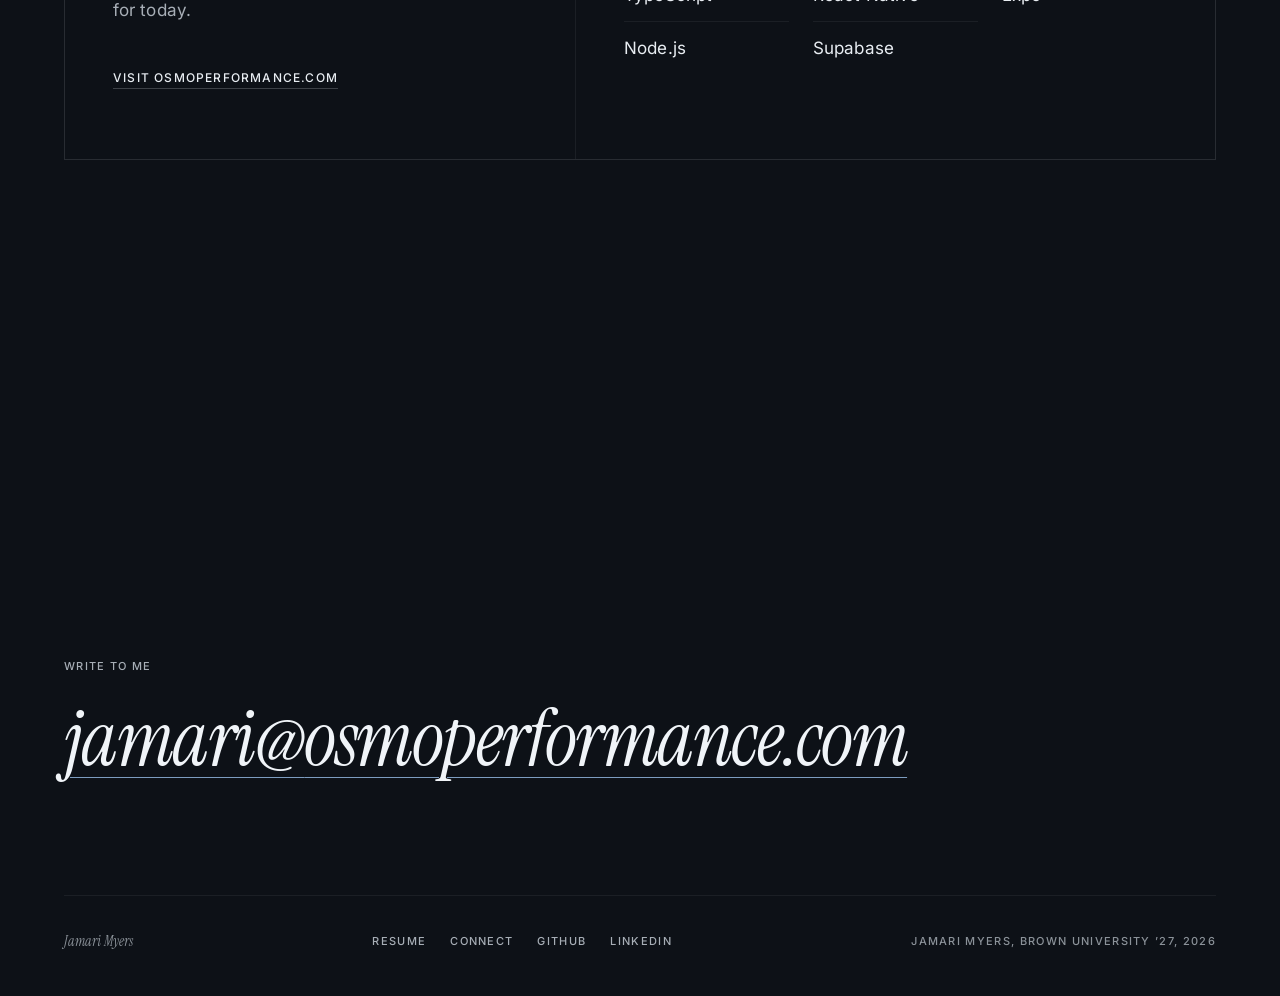
==== commit c391e252: "v2: shared system, smoke hero, four chapters with doors, home page Co-Authored-By: Claude Fable 5.1 " ====
--- a/site/index.html
+++ b/site/index.html
@@ -4,312 +4,320 @@
 <meta charset="utf-8">
 <meta name="viewport" content="width=device-width, initial-scale=1, viewport-fit=cover">
 <title>Jamari Myers</title>
-<meta name="description" content="Jamari Myers, founder of Osmo, is building what comes after the recovery score for college athletes. He played Division I football at Brown and spent summers 2025 and 2026 in investment banking at J.P. Morgan in New York.">
+<meta name="description" content="Jamari Myers is building what comes after the recovery score for college athletes. Founder of Osmo, Brown ’27, J.P. Morgan summers 2025 and 2026.">
 <link rel="canonical" href="https://jamarimyers.com/">
 <meta property="og:type" content="website">
+<meta property="og:site_name" content="Jamari Myers">
 <meta property="og:title" content="Jamari Myers">
-<meta property="og:description" content="Jamari Myers, founder of Osmo, is building what comes after the recovery score for college athletes. He played Division I football at Brown and spent summers 2025 and 2026 in investment banking at J.P. Morgan in New York.">
+<meta property="og:description" content="Jamari Myers is building what comes after the recovery score for college athletes. Founder of Osmo, Brown ’27, J.P. Morgan summers 2025 and 2026.">
 <meta property="og:url" content="https://jamarimyers.com/">
 <meta property="og:image" content="https://jamarimyers.com/assets/og.jpg">
 <meta property="og:image:width" content="1200">
 <meta property="og:image:height" content="630">
 <meta property="og:image:alt" content="Jamari Myers">
 <meta name="twitter:card" content="summary_large_image">
-<meta name="twitter:title" content="Jamari Myers">
-<meta name="twitter:description" content="Jamari Myers, founder of Osmo, is building what comes after the recovery score for college athletes. He played Division I football at Brown and spent summers 2025 and 2026 in investment banking at J.P. Morgan in New York.">
-<meta name="theme-color" content="#0E1B22">
-<link rel="icon" href="data:image/svg+xml,<svg xmlns='http://www.w3.org/2000/svg' viewBox='0 0 32 32'><path d='M0 0H32L0 32Z' fill='%230E1B22'/><path d='M32 0V32H0Z' fill='%23F4F2EE'/></svg>">
-<link rel="preload" href="assets/fonts/archivo-latin-wdth-normal.woff2" as="font" type="font/woff2" crossorigin>
-<link rel="preload" href="assets/fonts/geist-latin-wght-normal.woff2" as="font" type="font/woff2" crossorigin>
-<link rel="preload" as="image" href="assets/img/field-red-lit.webp" fetchpriority="high">
+<meta name="theme-color" content="#0d1117">
+<link rel="icon" href="data:image/svg+xml,<svg xmlns='http://www.w3.org/2000/svg' viewBox='0 0 32 32'><path d='M0 0H32L0 32Z' fill='%230d1117'/><path d='M32 0V32H0Z' fill='%239db8d6'/></svg>">
+<link rel="preload" href="assets/fonts/instrument-serif-latin-400-normal.woff2" as="font" type="font/woff2" crossorigin>
+<link rel="preload" href="assets/fonts/instrument-serif-latin-400-italic.woff2" as="font" type="font/woff2" crossorigin>
+<link rel="preload" href="assets/fonts/inter-latin-wght-normal.woff2" as="font" type="font/woff2" crossorigin>
 <link rel="stylesheet" href="scrollcraft.css">
 <link rel="stylesheet" href="site.css">
-<noscript><style>[data-sc-cue],[data-sc-in],[data-sc-stagger]>*{opacity:1!important;transform:none!important}.act>[data-sc-stage]{position:relative;height:100vh;height:100svh;overflow:clip}.act--hero,.act--morning,.act--gap,.act--close{height:auto;content-visibility:visible}.act--gap,.act--close{--split:1}.act--gap .hl--field-hero,.act--gap .pane--desk,.act--gap .mseam,.seam{display:none}</style></noscript>
+<link rel="stylesheet" href="home.css">
+<script src="doors.js"></script>
+<script src="scrollcraft.js" defer></script>
+<script src="nav.js" defer></script>
+<script src="smoke.js" defer></script>
+<noscript><style>[data-sc-cue],[data-sc-in],[data-sc-stagger]>*{opacity:1!important;transform:none!important}[data-sc-stage]{position:relative;min-height:100svh}.chapter,.chapter__stage{height:auto!important}.door__label,.door__scrim,.chapter--4 .door__img{opacity:1!important}.chapter__hush{display:none}@media not all and (min-width:860px) and (min-aspect-ratio:1/1){.chapter__text{position:static;padding:calc(68svh + 20px) var(--gutter) 3rem}.chapter__lines{display:block}.chapter__lines li+li{margin-top:12px}}</style></noscript>
 </head>
 <body>
-
-<div class="sc-grain" aria-hidden="true"></div>
-
-<!-- The divider is the chrome: side labels, the act progress, and the handle. -->
-<div class="seam" data-sc-verify-state="0.500">
-  <div class="seam__track">
-    <span class="seam__line" aria-hidden="true"></span>
-    <span class="seam__label seam__label--field" aria-hidden="true">Field</span>
-    <span class="seam__label seam__label--desk" aria-hidden="true">Desk</span>
-    <span class="seam__ticks" aria-hidden="true"><i></i><i></i><i></i><i></i><i></i><i></i></span>
-    <div class="seam__grip" role="slider" tabindex="0" aria-label="Field and desk divider" aria-orientation="horizontal" aria-valuemin="8" aria-valuemax="92" aria-valuenow="50" aria-valuetext="Field 50 percent, desk 50 percent"><span class="seam__knob"></span></div>
+<a class="skip" href="#main">Skip to content</a>
+
+<header class="nav">
+  <a class="nav__mark" href="index.html" aria-current="page">Jamari Myers</a>
+  <div class="nav__right">
+    <nav class="nav__links" aria-label="Primary">
+      <a href="osmo.html">Building</a>
+      <a href="finance.html">Finance</a>
+      <a href="creative.html">Creative</a>
+      <a href="journey.html">Journey</a>
+      <a href="resume.html">Resume</a>
+    </nav>
+    <a class="nav__cta" href="connect.html">Connect</a>
+    <details class="menu">
+      <summary aria-label="Open the menu"><span class="menu__bars" aria-hidden="true"></span></summary>
+      <div class="menu__panel">
+        <nav aria-label="Menu">
+          <ul class="menu__list">
+            <li><a href="osmo.html">Building</a></li>
+            <li><a href="finance.html">Finance</a></li>
+            <li><a href="creative.html">Creative</a></li>
+            <li><a href="journey.html">Journey</a></li>
+            <li><a href="resume.html">Resume</a></li>
+            <li><a href="connect.html">Connect</a></li>
+          </ul>
+        </nav>
+        <a class="menu__email t-body" href="mailto:jamari@osmoperformance.com">jamari@osmoperformance.com</a>
+      </div>
+    </details>
   </div>
-</div>
-
-<main>
-
-  <!-- 1 RECOGNITION. Pin, split holds at 0.5. One name across both grounds. -->
-  <section class="act act--hero" data-sc-act="pin" data-sc-span="1.6" data-act-name="Two halves">
-    <div data-sc-stage class="stage">
-      <div class="pane pane--field">
-        <figure class="photo photo--field photo--duo">
-          <img src="assets/img/field-red-lit.webp" width="1026" height="1536" loading="eager" decoding="async" fetchpriority="high"
-               alt="Jamari Myers in a Brown football uniform, lit red, crouching in a studio">
-        </figure>
-        <p class="hl--field-hero v-field" data-stretch="field">Trained on the field.</p>
-        <div class="hero-id">
-          <h1 class="name v-one">Jamari Myers</h1>
-          <p class="support">Founder of Osmo, building what comes after the recovery score for college athletes.</p>
-        </div>
-      </div>
-      <div class="pane pane--desk">
-        <figure class="photo photo--desk">
-          <img src="assets/img/desk-headshot.webp" srcset="assets/img/desk-headshot-800.webp 800w, assets/img/desk-headshot.webp 1229w" sizes="(max-width: 860px) 100vw, 54vw" width="1229" height="1536" loading="eager" decoding="async"
-               alt="Jamari Myers in a blue suit and tie, smiling, against a grey backdrop">
-        </figure>
-        <div class="hero-id" aria-hidden="true">
-          <p class="name v-one">Jamari Myers</p>
-          <p class="support">Founder of Osmo, building what comes after the recovery score for college athletes.</p>
-        </div>
-        <div class="follow">
-          <p class="hl--desk-hero v-desk" data-stretch="desk">Trained on the desk.</p>
-        </div>
-      </div>
-      <div class="mseam" aria-hidden="true"><span class="mseam__line"></span><span class="mseam__l mseam__l--field" data-l="Field"></span><span class="mseam__l mseam__l--desk" data-l="Desk"></span></div>
-    </div>
-  </section>
-
-  <!-- 2 RESPECT. Flow. Each column wipes in on its own; the seam leans
-       toward whichever is landing (0.45 to 0.55, never beyond). -->
-  <section class="act act--ledger" data-sc-act="flow" data-act-name="The ledger">
-    <div class="ledger">
-      <div class="pane pane--field">
-        <div class="col col--field" data-sc-reveal="up" data-auto-reveal="0.9 0.78">
-          <span class="rail" aria-hidden="true"><span>Field</span></span>
-          <h2 class="v-field">Two seasons of Division I, and the years before them.</h2>
-          <dl class="entries">
-            <div class="entry">
-              <dt>Brown Bears</dt>
-              <dd>Defensive back, Division I, August <span class="fig">2023</span> to January <span class="fig">2025</span></dd>
-            </div>
-            <div class="entry">
-              <dt>Seasons</dt>
-              <dd>Two. Stopped playing after sophomore year</dd>
-            </div>
-            <div class="entry">
-              <dt class="fig">2024</dt>
-              <dd><span class="fig">5</span> games, <span class="fig">4.0</span> tackles, <span class="fig">1</span> pass breakup</dd>
-            </div>
-            <div class="entry">
-              <dt>St. Paul&rsquo;s School</dt>
-              <dd>Concord, New Hampshire, Class of <span class="fig">2023</span></dd>
-            </div>
-            <div class="entry">
-              <dt class="fig">2022</dt>
-              <dd>First Team All-Evergreen Conference, All-NEPSAC Honorable Mention</dd>
-            </div>
-            <div class="entry">
-              <dt>Hometown</dt>
-              <dd>Allen, Texas</dd>
-            </div>
-          </dl>
-        </div>
-      </div>
-      <div class="pane pane--desk">
-        <div class="follow">
-          <div class="col col--desk" data-sc-reveal="up" data-auto-reveal="0.72 0.6">
-            <span class="rail" aria-hidden="true"><span>Desk</span></span>
-            <h2 class="v-desk">Three summers in finance, and the work between them.</h2>
-            <dl class="entries">
-              <div class="entry">
-                <dt>J.P. Morgan</dt>
-                <dd>Investment banking, New York, summers <span class="fig">2025</span> and <span class="fig">2026</span></dd>
-              </div>
-              <div class="entry">
-                <dt>Decatur Street Capital, summer 2024</dt>
-                <dd>Search fund analyst, fitness and sports training</dd>
-              </div>
-              <div class="entry">
-                <dt>BLK Capital Management, Sponsorship Chair</dt>
-                <dd>Partnerships across <span class="fig" aria-hidden="true" data-sc-count="0 30" data-auto-count>30</span><span class="vh">30</span>+ financial-services firms<small>A resume book built from <span class="fig" aria-hidden="true" data-sc-count="0 600" data-auto-count>600</span><span class="vh">600</span>+ member responses</small></dd>
-              </div>
-              <div class="entry">
-                <dt>Black in Business at Brown, Chair of Finance</dt>
-                <dd>A panel of <span class="fig">7</span> student founders<small>A personal-finance workshop for <span class="fig">40</span> high-school students</small></dd>
-              </div>
-              <div class="entry">
-                <dt>Fellowships</dt>
-                <dd>Roark Capital Investment Fellow, SEO Career, <span class="nb">Make-A-Play</span> Foundation King&rsquo;s Court Fellow</dd>
-              </div>
-              <div class="entry">
-                <dt>Brown University</dt>
-                <dd>B.A. Business Economics, <span class="nb">Entrepreneurship track</span>, Class of <span class="fig">2027</span></dd>
-              </div>
-            </dl>
-          </div>
-        </div>
-      </div>
-    </div>
-  </section>
-
-  <!-- 3 UNEASE. Pin, the quiet act. The first 30% is authored silence: two
-       grounds and one number. Then first-person copy arrives on the desk. -->
-  <section class="act act--morning" data-sc-act="pin" data-sc-span="2.4" data-act-name="The morning">
-    <div data-sc-stage class="stage">
-      <div class="pane pane--field">
-        <p class="score">
-          <span class="score__l">Recovery score</span>
-          <span class="score__n">41</span>
-          <span class="score__note">An example morning</span>
-        </p>
-      </div>
-      <div class="pane pane--desk">
-        <div class="follow">
-          <div class="morning">
-            <h2 class="v-desk" data-sc-cue="0.28 0.985 0.1 0.03">Every morning I knew my recovery score. It arrived with strain and sleep quality, and no context.</h2>
-            <p data-sc-cue="0.44 0.985 0.1 0.03">A low number gave me another thing to worry about before practice had even started.</p>
-            <p class="is-last" data-sc-cue="0.6 0.985 0.1 0.03">Nobody gave me anything for the mornings I woke up flat before a game.</p>
-          </div>
-        </div>
-      </div>
-      <div class="mseam" aria-hidden="true"><span class="mseam__line"></span><span class="mseam__l mseam__l--field" data-l="Field"></span><span class="mseam__l mseam__l--desk" data-l="Desk"></span></div>
-    </div>
-  </section>
-
-  <!-- 4 RESOLVE. The peak. Largest span. Scroll takes the handle and drives
-       the seam from 0.5 to 1.0; the field photo blooms to full colour. -->
-  <section class="act act--gap" data-sc-act="pin" data-sc-span="3.2" data-act-name="The gap">
-    <div data-sc-stage class="stage">
-      <div class="pane pane--field">
-        <figure class="photo photo--bleed photo--duo" aria-hidden="true">
-          <img class="ph-duo" src="assets/img/field-red-lit.webp" width="1026" height="1536" loading="lazy" decoding="async" alt="">
-          <img class="ph-color" src="assets/img/field-red-lit.webp" width="1026" height="1536" loading="lazy" decoding="async" alt="">
-        </figure>
-        <div class="gap-scrim" aria-hidden="true"></div>
-        <p class="hl--field-hero v-field" data-stretch="field" data-sc-cue="0 0.3 0 0.5" aria-hidden="true">Trained on the field.</p>
-        <h2 class="gap-line" data-sc-cue="0.3">Measurement had been solved. The gap was what to do next.</h2>
-        <p class="osmo" data-sc-cue="0.56">Osmo</p>
-        <p class="belief" data-sc-cue="0.64">Physical performance is trained. Emotional performance should be too.</p>
-      </div>
-      <div class="pane pane--desk" aria-hidden="true">
-        <figure class="photo photo--desk-r">
-          <img src="assets/img/desk-headshot.webp" srcset="assets/img/desk-headshot-800.webp 800w, assets/img/desk-headshot.webp 1229w" sizes="(max-width: 860px) 100vw, 54vw" width="1229" height="1536" loading="lazy" decoding="async" alt="">
-        </figure>
-        <div class="follow">
-          <p class="hl--desk-hero v-desk" data-stretch="desk">Trained on the desk.</p>
-        </div>
-      </div>
-      <div class="mseam" aria-hidden="true"><span class="mseam__line"></span><span class="mseam__l mseam__l--field" data-l="Field"></span><span class="mseam__l mseam__l--desk" data-l="Desk"></span></div>
-    </div>
-  </section>
-
-  <!-- 5 CONFIDENCE. Flow on the one remaining ground. Plain facts. -->
-  <section class="act act--osmo" data-sc-act="flow" data-act-name="Osmo">
-    <div class="osmo-wrap">
-      <div class="osmo-head" data-sc-in data-sc-stagger="60">
-        <h2>Osmo is an emotional performance platform for college athletes, sold to athletic departments.</h2>
-        <p class="lede">It gives each athlete a short morning check-in, optional wearable context and one next move for today.</p>
-      </div>
-      <dl class="facts" data-sc-in data-sc-stagger="60">
-        <div class="fact">
-          <dt>Built for honest answers.</dt>
-          <dd>Athletes choose what is shared. Coaches see a simple readiness label, never journals or raw biometrics.</dd>
-        </div>
-        <div class="fact">
-          <dt>Research</dt>
-          <dd>The research is early and I call it exploratory. In fall 2025 I ran <b>11</b> interviews and a <b>48</b>-person student-athlete survey. Of those surveyed, <b>90%</b> want structured guidance and <b>43%</b> say what they do now works (n=<b>48</b>).</dd>
-        </div>
-        <div class="fact">
-          <dt>Status, <time datetime="2026-10">October 2026</time></dt>
-          <dd>App built; in release testing with early athletes. Osmo has WHOOP developer access and works without a wearable.</dd>
-        </div>
-      </dl>
-      <div data-sc-in data-sc-stagger="60">
-        <p class="stack-line">Built with <span>TypeScript, React Native, Expo, Node.js, Supabase.</span></p>
-        <p class="osmo-links"><a class="link" href="https://osmoperformance.com">osmoperformance.com</a></p>
-        <aside class="slot slot--app" aria-label="Reserved for an Osmo app screenshot">Osmo app screenshot</aside>
-      </div>
-
-      <section class="elsewhere" aria-labelledby="elsewhere-h">
-        <div data-sc-in data-sc-stagger="60">
-          <h3 id="elsewhere-h">Elsewhere</h3>
-          <p>I spent a semester in Rome and negotiated four brand partnerships while I was there. I&nbsp;speak intermediate Mandarin and elementary Italian.</p>
-        </div>
-        <ul class="strip" data-sc-in data-sc-stagger="50">
-          <li><figure><img src="assets/img/travel-rome-480.webp" srcset="assets/img/travel-rome-480.webp 480w, assets/img/travel-rome.webp 800w" sizes="(max-width: 860px) calc((100vw - 2rem) * 0.62), 240px" width="480" height="640" loading="lazy" decoding="async" alt="Jamari Myers with his arms open inside the Colosseum in Rome"><figcaption>Rome</figcaption></figure></li>
-          <li><figure><img src="assets/img/travel-sahara-480.webp" srcset="assets/img/travel-sahara-480.webp 480w, assets/img/travel-sahara.webp 800w" sizes="(max-width: 860px) calc((100vw - 2rem) * 0.62), 240px" width="480" height="640" loading="lazy" decoding="async" alt="Jamari Myers standing on a dune in the Sahara at sunrise"><figcaption>Sahara</figcaption></figure></li>
-          <li><figure><img src="assets/img/travel-petra-480.webp" srcset="assets/img/travel-petra-480.webp 480w, assets/img/travel-petra.webp 800w" sizes="(max-width: 860px) calc((100vw - 2rem) * 0.62), 240px" width="480" height="640" loading="lazy" decoding="async" alt="Jamari Myers seated on a rock in front of the Treasury at Petra"><figcaption>Petra</figcaption></figure></li>
+</header>
+
+<div class="folio t-label" aria-hidden="true"><span class="folio__n">01</span><span class="folio__name">Building</span></div>
+
+<main id="main">
+
+  <!-- 1. Hero: the name on smoke, Osmo first -->
+  <section class="hero" data-sc-act="flow" aria-labelledby="hero-name">
+    <div class="ethereal" aria-hidden="true">
+      <div class="ethereal__glow"></div>
+      <svg class="smoke smoke--a" viewBox="0 0 1200 800" preserveAspectRatio="xMidYMid slice" xmlns="http://www.w3.org/2000/svg" focusable="false">
+        <defs>
+          <filter id="smoke-a" x="-30%" y="-30%" width="160%" height="160%">
+            <feTurbulence type="fractalNoise" baseFrequency="0.006 0.011" numOctaves="3" seed="7" stitchTiles="stitch" result="t"/>
+            <feColorMatrix in="t" type="matrix" values="0 0 0 0 .20  0 0 0 0 .30  0 0 0 0 .45  0 0 0 .9 0" result="c"/>
+            <feGaussianBlur in="c" stdDeviation="14" result="b"/>
+            <feComponentTransfer in="b"><feFuncA type="linear" slope="1.4" intercept="-.15"/></feComponentTransfer>
+          </filter>
+          <radialGradient id="smoke-a-mask-g" cx="55%" cy="45%" r="60%">
+            <stop offset="0%" stop-color="#fff" stop-opacity="1"/>
+            <stop offset="55%" stop-color="#fff" stop-opacity=".5"/>
+            <stop offset="100%" stop-color="#fff" stop-opacity="0"/>
+          </radialGradient>
+          <mask id="smoke-a-mask"><rect width="1200" height="800" fill="url(#smoke-a-mask-g)"/></mask>
+        </defs>
+        <rect width="1200" height="800" filter="url(#smoke-a)" mask="url(#smoke-a-mask)"/>
+      </svg>
+      <svg class="smoke smoke--b" viewBox="0 0 1200 800" preserveAspectRatio="xMidYMid slice" xmlns="http://www.w3.org/2000/svg" focusable="false">
+        <defs>
+          <filter id="smoke-b" x="-30%" y="-30%" width="160%" height="160%">
+            <feTurbulence type="fractalNoise" baseFrequency="0.009 0.005" numOctaves="2" seed="22" stitchTiles="stitch" result="t"/>
+            <feColorMatrix in="t" type="matrix" values="0 0 0 0 .28  0 0 0 0 .38  0 0 0 0 .55  0 0 0 .7 0" result="c"/>
+            <feGaussianBlur in="c" stdDeviation="22"/>
+          </filter>
+          <radialGradient id="smoke-b-mask-g" cx="40%" cy="60%" r="65%">
+            <stop offset="0%" stop-color="#fff" stop-opacity=".9"/>
+            <stop offset="100%" stop-color="#fff" stop-opacity="0"/>
+          </radialGradient>
+          <mask id="smoke-b-mask"><rect width="1200" height="800" fill="url(#smoke-b-mask-g)"/></mask>
+        </defs>
+        <rect width="1200" height="800" filter="url(#smoke-b)" mask="url(#smoke-b-mask)"/>
+      </svg>
+      <div class="ethereal__noise"></div>
+      <div class="ethereal__fade"></div>
+    </div>
+    <div class="hero__scrim" aria-hidden="true"></div>
+    <div class="hero__copy">
+      <p class="hero__label t-label">
+        <!-- GATED: "First-gen. D1 athlete. Builder." ships only after Jamari approves it in writing.
+             To turn it on, set data-identity="on" on <html>; the fallback then hides. -->
+        <span data-v="gated" hidden>First-gen. D1 athlete. Builder.</span><span data-v="fallback">Brown University ’27</span>
+      </p>
+      <h1 class="hero__name t-hero" id="hero-name" data-sc-cue="0 0.78 0" data-sc-kinetic="words">Jamari <em>Myers</em></h1>
+      <p class="hero__lede t-lede">Founder of Osmo, building what comes after the recovery score for college athletes.</p>
+      <div class="hero__ctas">
+        <a class="btn btn--primary" href="osmo.html">Enter Building</a>
+        <a class="btn btn--ghost" href="connect.html">Connect</a>
+      </div>
+    </div>
+  </section>
+
+  <!-- 2. Chapter 1, Building: parallax portrait -->
+  <section class="chapter chapter--1" id="building" data-sc-act="pin" data-sc-span="2" data-folio="01" data-folio-name="Building" aria-labelledby="ch1-title">
+    <div class="chapter__stage" data-sc-stage>
+      <div class="chapter__copy">
+        <h2 class="chapter__title t-chapter" id="ch1-title" data-sc-cue="0.02 0.76 0.2 0.12" data-cue-phone="0.02 0.74 0.2 0.12" data-sc-kinetic="lines">What comes after the <em>recovery score</em>.</h2>
+        <div class="chapter__text">
+          <ul class="chapter__lines">
+            <li class="t-body" data-sc-cue="0.18 0.84 0.2 0.2" data-cue-phone="0.14 0.46 0.2 0.2">Recovery scores, strain, sleep quality, all of it arrived every morning without context.</li>
+            <li class="t-body" data-sc-cue="0.26 0.84 0.2 0.22" data-cue-phone="0.42 0.82 0.1 0.25">Nobody gave me anything for the mornings I woke up flat before a game.</li>
+          </ul>
+          <p class="chapter__fig" data-sc-cue="0.34 0.84 0.15 0.25">
+            <span class="t-figure"><span class="count" data-final="48" aria-hidden="true"><span data-sc-count="0 48" data-sc-count-at="0.36 0.6">48</span></span><span class="vh">48</span></span>
+            <span class="t-label">student-athletes surveyed, fall 2025, exploratory</span>
+          </p>
+        </div>
+      </div>
+      <a class="door" href="osmo.html" data-door="osmo">
+        <span class="door__media">
+          <img class="door__img" src="assets/photos/portrait-blazer-1000.webp" srcset="assets/photos/portrait-blazer-600.webp 600w, assets/photos/portrait-blazer-1000.webp 1000w, assets/photos/portrait-blazer-1492.webp 1492w" sizes="100vw" width="1000" height="1000" alt="" fetchpriority="high" decoding="async" data-sc-parallax="-0.8">
+        </span>
+        <span class="door__scrim" aria-hidden="true"></span>
+        <span class="door__label t-label">Enter Building</span>
+      </a>
+    </div>
+  </section>
+
+  <!-- 3. Chapter 2, Finance: the headshot wipes in -->
+  <section class="chapter chapter--2" id="finance" data-sc-act="pin" data-sc-span="2" data-folio="02" data-folio-name="Finance" aria-labelledby="ch2-title">
+    <div class="chapter__stage" data-sc-stage>
+      <div class="chapter__copy">
+        <h2 class="chapter__title t-chapter" id="ch2-title" data-sc-cue="0.02 0.76 0.2 0.12" data-cue-phone="0.02 0.74 0.2 0.12" data-sc-kinetic="lines">Trained to start with the <em>financials</em>.</h2>
+        <div class="chapter__text">
+          <ul class="chapter__lines">
+            <li class="t-body" data-sc-cue="0.18 0.84 0.2 0.2" data-cue-phone="0.12 0.36 0.2 0.2">I spent the summers of 2025 and 2026 as an investment banking summer analyst at J.P. Morgan in New York.</li>
+            <li class="t-body" data-sc-cue="0.26 0.84 0.2 0.22" data-cue-phone="0.32 0.56 0.2 0.2">As Sponsorship Chair of BLK Capital Management, I work on partnerships across 30+ financial-services firms.</li>
+            <li class="t-body" data-sc-cue="0.34 0.84 0.2 0.25" data-cue-phone="0.52 0.82 0.1 0.3">At Black in Business at Brown I was Chair of Finance and the club’s financial signatory.</li>
+          </ul>
+          <p class="chapter__fig" data-sc-cue="0.42 0.84 0.15 0.3">
+            <span class="t-figure"><span class="count" data-final="30" aria-hidden="true"><span data-sc-count="0 30" data-sc-count-at="0.36 0.6">30</span></span><span class="unit" aria-hidden="true">+</span><span class="vh">30+</span></span>
+            <span class="t-label">financial-services firms in BLK Capital partnerships</span>
+          </p>
+        </div>
+      </div>
+      <a class="door" href="finance.html" data-door="finance">
+        <span class="door__media" data-sc-reveal="left" data-sc-reveal-at="-0.25 0.3">
+          <img class="door__img" src="assets/photos/headshot-1000.webp" srcset="assets/photos/headshot-600.webp 600w, assets/photos/headshot-1000.webp 1000w, assets/photos/headshot-1229.webp 1229w" sizes="100vw" width="1000" height="1250" alt="" loading="lazy" decoding="async">
+        </span>
+        <span class="door__scrim" aria-hidden="true"></span>
+        <span class="door__label t-label">Enter Finance</span>
+      </a>
+    </div>
+  </section>
+
+  <!-- 4. Chapter 3, Creative: three photos drift at different rates -->
+  <section class="chapter chapter--3" id="creative" data-sc-act="pin" data-sc-span="2" data-folio="03" data-folio-name="Creative" aria-labelledby="ch3-title">
+    <div class="chapter__stage" data-sc-stage>
+      <div class="chapter__copy">
+        <h2 class="chapter__title t-chapter" id="ch3-title" data-sc-cue="0.02 0.76 0.2 0.12" data-cue-phone="0.02 0.74 0.2 0.12" data-sc-kinetic="lines">Four deals, zero missed <em>deliverables</em>.</h2>
+        <div class="chapter__text">
+          <ul class="chapter__lines">
+            <li class="t-body" data-sc-cue="0.18 0.84 0.2 0.2" data-cue-phone="0.14 0.46 0.2 0.2">I spent a semester in Rome and negotiated four brand partnerships while I was there.</li>
+            <li class="t-body" data-sc-cue="0.26 0.84 0.2 0.22" data-cue-phone="0.42 0.82 0.1 0.25">I delivered the content on schedule and earned testimonials from operators I worked with.</li>
+          </ul>
+          <p class="chapter__fig" data-sc-cue="0.34 0.84 0.15 0.25">
+            <span class="t-figure"><span class="count" data-final="4" aria-hidden="true"><span data-sc-count="0 4" data-sc-count-at="0.36 0.6">4</span></span><span class="vh">4</span></span>
+            <span class="t-label">brand partnerships, Italy and Sardinia</span>
+          </p>
+        </div>
+      </div>
+      <div class="strip strip--hill" data-sc-parallax="-0.6">
+        <img src="assets/photos/hillside-600.webp" srcset="assets/photos/hillside-600.webp 600w, assets/photos/hillside-1000.webp 1000w, assets/photos/hillside-1152.webp 1152w" sizes="(min-width: 860px) and (min-aspect-ratio: 1/1) 17vw, 36vw" width="600" height="800" alt="Jamari Myers in a grey sweater leaning on a stone wall above green Italian hills and a town below." loading="lazy" decoding="async">
+      </div>
+      <div class="strip strip--nyc" data-sc-parallax="0.3">
+        <img src="assets/photos/nyc-600.webp" srcset="assets/photos/nyc-600.webp 600w, assets/photos/nyc-1000.webp 1000w, assets/photos/nyc-1152.webp 1152w" sizes="(min-width: 860px) and (min-aspect-ratio: 1/1) 11vw, 36vw" width="600" height="800" alt="Jamari Myers at a table on a New York City rooftop at night, the skyline lit behind glass." loading="lazy" decoding="async">
+      </div>
+      <a class="door" href="creative.html" data-door="creative">
+        <span class="door__media">
+          <img class="door__img" src="assets/photos/rome-1000.webp" srcset="assets/photos/rome-600.webp 600w, assets/photos/rome-1000.webp 1000w, assets/photos/rome-1152.webp 1152w" sizes="100vw" width="1000" height="1334" alt="" loading="lazy" decoding="async" data-sc-parallax="-1.2">
+        </span>
+        <span class="door__scrim" aria-hidden="true"></span>
+        <span class="door__label t-label">Enter Creative</span>
+      </a>
+    </div>
+  </section>
+
+  <!-- 5. Creator stats row: entry counters, dated -->
+  <section class="stats" aria-labelledby="stats-title">
+    <div class="wrap">
+      <h2 class="vh" id="stats-title">Creator stats</h2>
+      <ul class="stats__grid" data-sc-in data-sc-stagger="60">
+        <li class="stats__cell">
+          <p class="t-figure"><span class="count" data-final="2.1" aria-hidden="true"><span data-sc-count="0 2.1" data-sc-count-ms="1200">2.1</span></span><span class="unit" aria-hidden="true">M+</span><span class="vh">2.1M+</span></p>
+          <p class="t-label">views</p>
+        </li>
+        <li class="stats__cell">
+          <p class="t-figure"><span class="count" data-final="980" aria-hidden="true"><span data-sc-count="0 980" data-sc-count-ms="1200">980</span></span><span class="unit" aria-hidden="true">K</span><span class="vh">980K</span></p>
+          <p class="t-label">accounts reached</p>
+        </li>
+        <li class="stats__cell">
+          <p class="t-figure"><span class="count" data-final="6.6" aria-hidden="true"><span data-sc-count="0 6.6" data-sc-count-ms="1200">6.6</span></span><span class="unit" aria-hidden="true">%</span><span class="vh">6.6%</span></p>
+          <p class="t-label">engagement rate</p>
+        </li>
+      </ul>
+      <p class="stats__asof t-label">Instagram and TikTok, 60 days, self-reported, as of [DATE]</p>
+    </div>
+  </section>
+
+  <!-- 6. Chapter 4, Journey: silence, then the red-lit portrait grades to colour. The peak. -->
+  <section class="chapter chapter--4" id="journey" data-sc-act="pin" data-sc-span="2.6" data-folio="04" data-folio-name="Journey" data-folio-from="0.3" aria-labelledby="ch4-title">
+    <div class="chapter__stage" data-sc-stage>
+      <p class="chapter__hush t-label" aria-hidden="true" data-sc-cue="0 0.3 0 0.35"><span>04</span><span>Journey</span></p>
+      <a class="door" href="journey.html" data-door="journey" data-sc-cue="0.28 1 0.12 0">
+        <span class="door__media">
+          <img class="door__duo" src="assets/photos/field-red-lit-1000.webp" srcset="assets/photos/field-red-lit-600.webp 600w, assets/photos/field-red-lit-1000.webp 1000w, assets/photos/field-red-lit-1026.webp 1026w" sizes="100vw" width="1000" height="1498" alt="" loading="lazy" decoding="async">
+          <span class="door__tint" aria-hidden="true"></span>
+          <img class="door__img" src="assets/photos/field-red-lit-1000.webp" srcset="assets/photos/field-red-lit-600.webp 600w, assets/photos/field-red-lit-1000.webp 1000w, assets/photos/field-red-lit-1026.webp 1026w" sizes="100vw" width="1000" height="1498" alt="" loading="lazy" decoding="async">
+        </span>
+        <span class="door__scrim" aria-hidden="true"></span>
+        <span class="door__label t-label">Enter the journey</span>
+      </a>
+      <div class="chapter__copy">
+        <h2 class="chapter__title t-chapter" id="ch4-title" data-sc-cue="0.4 0.74 0.15 0.25" data-cue-phone="0.3 0.74 0.15 0.2">Allen, Texas to <em>here</em>.</h2>
+        <div class="chapter__text">
+          <ul class="chapter__lines">
+            <li class="t-body" data-sc-cue="0.44 0.8 0.2 0.22" data-cue-phone="0.32 0.52 0.15 0.2" data-cue-short="0.32 0.46 0.2 0.2">I’m from Allen, Texas, and I went to St. Paul’s School in Concord, New Hampshire, Class of 2023.</li>
+            <li class="t-body" data-sc-cue="0.48 0.8 0.2 0.25" data-cue-phone="0.34 0.52 0.15 0.2" data-cue-short="0.42 0.56 0.2 0.2">I played defensive back at Brown from August 2023 to January 2025.</li>
+            <li class="t-body" data-sc-cue="0.52 0.8 0.2 0.28" data-cue-phone="0.48 0.78 0.15 0.3" data-cue-short="0.52 0.66 0.2 0.2">I stopped after my sophomore year and kept thinking about something I had noticed while I was still inside it.</li>
+            <li class="t-body" data-sc-cue="0.55 0.8 0.2 0.32" data-cue-phone="0.5 0.78 0.15 0.3" data-cue-short="0.62 0.8 0.15 0.4">I also spent a semester in Rome, enrolled full time.</li>
+          </ul>
+          <p class="chapter__fig" data-sc-cue="0.5 0.8 0.15 0.3" data-cue-phone="0.5 0.78 0.15 0.3">
+            <span class="t-figure"><span class="count" data-final="16" aria-hidden="true"><span data-sc-count="0 16" data-sc-count-at="0.5 0.58">16</span></span><span class="vh">16</span></span>
+            <span class="t-label">countries, 11 in one semester</span>
+          </p>
+        </div>
+      </div>
+    </div>
+  </section>
+
+  <!-- 7. What I am building now -->
+  <section class="now" id="now" aria-labelledby="now-title">
+    <div class="wrap">
+      <p class="now__label t-label">Now</p>
+      <h2 class="now__head t-section" id="now-title">What I am building <em>now</em>.</h2>
+      <div class="now__grid" data-sc-in data-sc-stagger="60" data-sc-spotlight>
+        <article class="now__cell now__cell--a">
+          <h3 class="t-label">What it is</h3>
+          <p class="t-section">Osmo is an emotional performance platform for college athletes, sold to athletic departments.</p>
+          <h3 class="t-label">How it works</h3>
+          <p class="t-body">Each athlete gets a short morning check-in, optional wearable context, one next move for today.</p>
+          <a class="tlink" href="https://osmoperformance.com/">Visit osmoperformance.com</a>
+        </article>
+        <div class="now__cell now__cell--b">
+          <h3 class="t-label">Built for honest answers</h3>
+          <p class="t-body">Athletes choose what is shared; coaches see a simple readiness label, never journals or raw biometrics.</p>
+        </div>
+        <div class="now__cell now__cell--c">
+          <h3 class="t-label">Status</h3>
+          <p class="t-body">App built; in release testing with early athletes, as of [DATE].</p>
+        </div>
+        <div class="now__cell now__cell--d">
+          <h3 class="t-label">Stack</h3>
+          <ul class="now__stack">
+            <li>TypeScript</li>
+            <li>React Native</li>
+            <li>Expo</li>
+            <li>Node.js</li>
+            <li>Supabase</li>
+          </ul>
+        </div>
+      </div>
+    </div>
+  </section>
+
+</main>
+
+<!-- 8. Close: the email as running text, the footer inside it -->
+<footer class="close" aria-labelledby="close-title">
+  <div class="close__inner">
+    <h2 class="vh" id="close-title">Contact</h2>
+    <p class="t-label">Write to me</p>
+    <a class="close__email" href="mailto:jamari@osmoperformance.com">jamari@<wbr>osmoperformance.com</a>
+    <div class="footer">
+      <a class="footer__mark" href="index.html">Jamari Myers</a>
+      <nav aria-label="Footer">
+        <ul class="footer__links t-label">
+          <li><a href="resume.html">Resume</a></li>
+          <li><a href="connect.html">Connect</a></li>
+          <li><a href="https://github.com/jamarimyers">GitHub</a></li>
+          <li><a href="https://www.linkedin.com/in/jamari-myers/">LinkedIn</a></li>
         </ul>
-      </section>
-    </div>
-  </section>
-
-  <!-- 6 READINESS. Last element on the page. One action. Footer inside. -->
-  <section class="act act--close" id="contact" data-sc-act="pin" data-sc-span="1.2" data-act-name="Write to me">
-    <div data-sc-stage class="stage">
-      <div class="close">
-        <div class="close__inner">
-          <h2 data-sc-cue="0 1 0 0">Write to me.</h2>
-          <div class="cta-row" data-sc-cue="0 1 0 0" data-sc-rise="0">
-            <a class="cta" href="mailto:jamari@osmoperformance.com">Email Jamari</a>
-            <span class="cta-addr">jamari@osmoperformance.com</span>
-          </div>
-        </div>
-        <footer class="foot">
-          <span>Jamari Myers, Brown University &rsquo;27</span>
-          <span class="fig">2026</span>
-          <span class="foot__spacer"></span>
-          <a class="link" href="resume.html">Resume</a>
-          <a class="link" href="connect.html">Connect</a>
-          <a class="link" href="https://github.com/jamarimyers">GitHub</a>
-          <a class="link" href="https://www.linkedin.com/in/jamari-myers">LinkedIn</a>
-        </footer>
-      </div>
-    </div>
-  </section>
-
-</main>
-
-<script>
-/* Pre-mount: the ledger is a flow act, so its column wipes and counters are
-   keyed to where each element actually sits in the scroll. Written as
-   data-sc-reveal-at / data-sc-count-at before the engine reads them. */
-(function () {
-  var act = document.querySelector('.act--ledger');
-  if (!act) return;
-  var vh = innerHeight, y0 = scrollY;
-  var top = act.getBoundingClientRect().top + y0, H = act.offsetHeight;
-  var pAt = function (sy) { return Math.max(0, Math.min(1, (sy + vh - top) / (H + vh))); };
-  // Phones stack the columns, so one tall wipe would leave the lower screen
-  // empty while the visitor reads. There the heading and each row wipe in on
-  // their own as they reach the bottom edge.
-  var phone = matchMedia('(max-width: 860px)').matches;
-  [].forEach.call(act.querySelectorAll('[data-auto-reveal]'), function (el) {
-    var f = el.getAttribute('data-auto-reveal').split(' ').map(parseFloat);
-    var units = [el];
-    if (phone) {
-      var dir = el.getAttribute('data-sc-reveal') || 'up';
-      f = [0.98, 0.8];
-      units = [].slice.call(el.querySelectorAll('h2, .entry'));
-      units.forEach(function (u) { u.setAttribute('data-sc-reveal', dir); });
-      el.removeAttribute('data-sc-reveal');
-    }
-    units.forEach(function (u) {
-      var r = u.getBoundingClientRect();
-      var a = pAt(r.top + y0 - f[0] * vh), b = pAt(r.bottom + y0 - f[1] * vh);
-      u.setAttribute('data-sc-reveal-at', a.toFixed(4) + ' ' + Math.max(b, a + 0.05).toFixed(4));
-    });
-  });
-  // Reduced motion, and phones (where each row is uncovered before a count
-  // could finish): no counting at all, the real figure is simply there.
-  var still = matchMedia('(prefers-reduced-motion: reduce)').matches;
-  [].forEach.call(act.querySelectorAll('[data-auto-count]'), function (el) {
-    if (still || phone) { el.removeAttribute('data-sc-count'); return; }
-    var r = el.getBoundingClientRect();
-    var a = pAt(r.top + y0 - 0.98 * vh), b = pAt(r.top + y0 - 0.74 * vh);
-    el.setAttribute('data-sc-count-at', a.toFixed(4) + ' ' + b.toFixed(4));
-  });
-  if (phone) { var g = document.querySelector('.act--gap .gap-line'); if (g) g.setAttribute('data-sc-cue', '0.02'); }
-  if (/[?&]slots\b/.test(location.search)) document.documentElement.classList.add('show-slots');
-})();
-</script>
-<script src="scrollcraft.js"></script>
-<script>ScrollCraft.mount(document.body);</script>
-<script src="handle.js"></script>
+      </nav>
+      <p class="footer__line t-label">Jamari Myers, Brown University ’27, 2026</p>
+    </div>
+  </div>
+</footer>
+
+<script>addEventListener('DOMContentLoaded',function(){if(window.ScrollCraft)ScrollCraft.mount(document.body);});</script>
 </body>
 </html>
--- a/site/site.css
+++ b/site/site.css
@@ -1,496 +1,426 @@
 /* ==========================================================================
-   jamarimyers.com: page styles on top of scrollcraft.css
-   Two grounds held by one seam. --split (0..1) is written on <html> by
-   handle.js every frame; every pane, the seam chrome and the headline widths
-   read from it. Nothing here restyles .sc-stage or a [data-sc-*] selector.
+   site.css: jamarimyers.com v2, the shared system
+   --------------------------------------------------------------------------
+   Loads after scrollcraft.css on every page. Holds the tokens, faces, type,
+   nav and menu, buttons, links, the door and its view transitions, the smoke
+   stack, the stats row, the running-text close and footer, and every pillar
+   component (header, sections, timeline, partner cards, gallery, ledger,
+   "What it taught me" plate, next-door row). Pages compose these classes and
+   add no CSS of their own; PARTIALS.md has the markup for each.
+
+   Layout split: desktop = (min-width: 860px) and (min-aspect-ratio: 1/1).
+   Everything else, portrait tablets included, takes the phone layout. The nav
+   alone switches on width (860px).
    ========================================================================== */
 
-@font-face {
-  font-family: "Archivo";
-  src: url("assets/fonts/archivo-latin-wdth-normal.woff2") format("woff2-variations"),
-       url("assets/fonts/archivo-latin-wdth-normal.woff2") format("woff2");
-  font-weight: 100 900; font-stretch: 62% 125%; font-style: normal; font-display: swap;
-}
-@font-face {
-  font-family: "Archivo";
-  src: url("assets/fonts/archivo-latin-wdth-italic.woff2") format("woff2-variations"),
-       url("assets/fonts/archivo-latin-wdth-italic.woff2") format("woff2");
-  font-weight: 100 900; font-stretch: 62% 125%; font-style: italic; font-display: swap;
-}
-@font-face {
-  font-family: "Geist";
-  src: url("assets/fonts/geist-latin-wght-normal.woff2") format("woff2-variations"),
-       url("assets/fonts/geist-latin-wght-normal.woff2") format("woff2");
-  font-weight: 100 900; font-style: normal; font-display: swap;
-}
-@font-face {
-  font-family: "Geist";
-  src: url("assets/fonts/geist-latin-wght-italic.woff2") format("woff2-variations"),
-       url("assets/fonts/geist-latin-wght-italic.woff2") format("woff2");
-  font-weight: 100 900; font-style: italic; font-display: swap;
-}
-
-@property --split { syntax: "<number>"; inherits: true; initial-value: 0.5; }
-@property --follow { syntax: "<number>"; inherits: true; initial-value: 0; }
-
-:root {
-  /* Field ground (dark) */
-  --f-canvas: #0E1B22; --f-surface: #14242C; --f-ink: #F2F5F6; --f-soft: #9FB3BA;
-  --f-accent: #8FD0E2;
-  /* Desk ground (light) */
-  --d-canvas: #F4F2EE; --d-surface: #EAE7E1; --d-ink: #0E1B22; --d-soft: #4F5B60;
-  --d-accent: #1F5566;
-
-  --sc-canvas: #0E1B22;  --sc-surface: #14242C;
-  --sc-ink: #F2F5F6;     --sc-ink-soft: #9FB3BA;
-  --sc-accent: #8FD0E2;  --sc-accent-ink: #0E1B22;
-  --sc-font-display: "Archivo", system-ui, sans-serif;
-  --sc-font-text: "Geist", system-ui, sans-serif;
-  --sc-shadow-color: 200 42% 4%;
-  --sc-gutter: clamp(1rem, 5vw, 5rem);
-
-  --split: 0.5;      /* seam position, 0 = all desk, 1 = all field */
-  --follow: 0;       /* desk content tracking the seam (handle + ledger lean) */
-  --fsf: 76;         /* field headline font-stretch, % */
-  --fsd: 112;        /* desk headline font-stretch, % */
-  --seam-o: 1;
-  --r: 2px;
-}
-
-html { background: var(--f-canvas); }
-body { background: var(--f-canvas); color: var(--f-ink); }
-
-.vh {
-  position: absolute !important; width: 1px; height: 1px; padding: 0; margin: -1px;
-  overflow: hidden; clip: rect(0 0 0 0); white-space: nowrap; border: 0;
-}
-
-/* --------------------------------------------------------------- grounds -- */
-.pane--field {
-  --sc-canvas: var(--f-canvas); --sc-surface: var(--f-surface);
-  --sc-ink: var(--f-ink); --sc-ink-soft: var(--f-soft);
-  --sc-accent: var(--f-accent); --sc-accent-ink: var(--f-canvas);
-  --sc-hairline: color-mix(in oklab, var(--f-ink) 13%, transparent);
-  background: var(--sc-canvas); color: var(--sc-ink);
-}
-.pane--desk {
-  --sc-canvas: var(--d-canvas); --sc-surface: var(--d-surface);
-  --sc-ink: var(--d-ink); --sc-ink-soft: var(--d-soft);
-  --sc-accent: var(--d-accent); --sc-accent-ink: var(--d-canvas);
-  --sc-shadow-color: 36 14% 40%;
-  --sc-hairline: color-mix(in oklab, var(--d-ink) 16%, transparent);
-  background: var(--sc-canvas); color: var(--sc-ink);
-}
-.stage .pane { position: absolute; inset: 0; }
-/* Mounted geometry before the engine runs; keep each height equal to data-sc-span x 100vh in index.html */
-.act--hero { height: 160vh; } .act--morning { height: 240vh; } .act--gap { height: 320vh; } .act--close { height: 120vh; }
-.act > .stage { position: sticky; top: 0; height: 100vh; height: 100svh; overflow: clip; z-index: var(--sc-z-stage); }
-/* Pinned acts only (explicit heights), so skipping off-screen rendering cannot move layout.
-   Never on .act--ledger or .act--osmo, whose heights come from their content. */
-.act--hero, .act--morning, .act--gap, .act--close { content-visibility: auto; }
-.pane--field { clip-path: inset(0 calc((1 - var(--split)) * 100%) 0 0); }
-.pane--desk  { clip-path: inset(0 0 0 calc(var(--split) * 100%)); }
-.follow { position: absolute; inset: 0; transform: translate3d(calc(var(--follow) * 100vw), 0, 0); }
-
-/* ----------------------------------------------------------- type voices -- */
-.v-field {
-  font-family: var(--sc-font-display);
-  font-weight: 850;
-  font-stretch: calc(var(--fsf) * 1%);
-  line-height: 0.92;
-  letter-spacing: -0.018em;
-  text-wrap: balance;
-  margin: 0;
-}
-.v-desk {
-  font-family: var(--sc-font-display);
-  font-weight: 520;
-  font-stretch: calc(var(--fsd) * 1%);
-  line-height: 1.02;
-  letter-spacing: -0.034em;
-  text-wrap: balance;
-  margin: 0;
-}
-.v-one {
-  font-family: var(--sc-font-display);
-  font-weight: 760;
-  font-stretch: 94%;
-  letter-spacing: -0.04em;
-  line-height: 0.9;
-  margin: 0;
-}
-p { margin: 0; }
-.body { color: var(--sc-ink-soft); text-wrap: pretty; max-width: 58ch; }
-
-/* ------------------------------------------------------------ the seam -- */
-.seam {
-  position: fixed; inset: 0; z-index: var(--sc-z-chrome); pointer-events: none;
-  font-family: var(--sc-font-display); font-stretch: 100%;
-}
-.seam__track { position: absolute; inset: 0; transform: translate3d(calc(var(--split) * 100%), 0, 0); }
-.seam__line {
-  position: absolute; top: 0; bottom: 0; left: 0; width: 1px; margin-left: -0.5px;
-  background: color-mix(in oklab, var(--f-accent) 70%, transparent);
-  opacity: var(--seam-o);
-}
-.seam__label {
-  position: absolute; font-size: 0.78rem; font-weight: 600; letter-spacing: 0.01em;
-  line-height: 1; white-space: nowrap; opacity: var(--label-o, 1);
-}
-.seam__label--field { top: 22px; right: 100%; margin-right: 14px; color: var(--f-ink); }
-.seam__label--desk  { top: 22px; left: 14px; color: var(--d-ink); }
-/* The progress of the argument: one tick per act, filled through the act in view. */
-.seam__ticks {
-  position: absolute; bottom: 18px; right: 100%; margin-right: 14px;
-  display: flex; flex-direction: column; gap: 3px;
-}
-.seam__ticks i {
-  display: block; width: 10px; height: 2px; border-radius: 1px;
-  background: color-mix(in oklab, var(--f-ink) 40%, transparent);
-  transition: background-color 160ms var(--sc-ease-out);
-}
-.seam__ticks i.is-on { background: var(--f-ink); }
-
-.seam__grip {
-  position: absolute; top: 0; bottom: 0; left: -12px; width: 24px;
-  padding: 0; margin: 0; border: 0; background: transparent;
-  pointer-events: auto; cursor: col-resize; touch-action: none;
-  -webkit-tap-highlight-color: transparent;
-  transition: opacity 160ms var(--sc-ease-out), visibility 0s linear 0s;
-}
-.seam__grip:focus-visible { outline: none; }
-.seam__knob {
-  position: absolute; left: 50%; top: 50%; width: 6px; height: 46px;
-  margin: -23px 0 0 -3px; border-radius: var(--r);
-  background: var(--f-accent);
-  box-shadow: 0 0 0 1px var(--f-canvas), 0 4px 10px -2px hsl(200 42% 4% / 0.45);
-  transition: transform 160ms var(--sc-ease-out), background-color 160ms var(--sc-ease-out);
-}
-@media (hover: hover) and (pointer: fine) {
-  .seam__grip:hover .seam__knob { transform: scaleY(1.18); background: #B4E2EE; }
-}
-.seam__grip:active .seam__knob, .is-dragging .seam__knob { transform: scale(1.25, 1.3); background: #DDF2F7; }
-.seam__grip:focus-visible .seam__knob {
-  outline: 2px solid var(--d-accent); outline-offset: 2px;
-  box-shadow: 0 0 0 1px var(--f-canvas), 0 0 0 6px var(--f-accent);
-}
-.seam__grip.is-off { opacity: 0; visibility: hidden; pointer-events: none;
-  transition: opacity 160ms var(--sc-ease-out), visibility 0s linear 160ms; }
-.is-dragging, .is-dragging * { cursor: col-resize !important; user-select: none; }
-
-/* Phone chrome: the seam lives inside each stage. */
-.mseam { display: none; }
-
-/* --------------------------------------------------------------- photos -- */
-.photo { position: absolute; margin: 0; overflow: hidden; }
-.photo img { width: 100%; height: 100%; object-fit: cover; }
-.photo--duo { background: #1C3a47; isolation: isolate; }
-.photo--duo img { mix-blend-mode: luminosity; filter: brightness(0.8) contrast(1.08); }
-.photo--duo img.ph-color { mix-blend-mode: normal; filter: none; }
-
-/* ================================================================ ACT 1 == */
-.act--hero [data-sc-stage] { touch-action: pan-y; }
-.act--hero .photo { top: 0; width: 54%; height: 57%; }
-.act--hero .photo--field {
-  left: 0;
-  transform: translate3d(calc(min(var(--follow), 0) * 50vw), 0, 0);
-  -webkit-mask-image: linear-gradient(to bottom, #000 58%, transparent 100%), linear-gradient(to right, #000 93%, transparent 100%);
-  -webkit-mask-composite: source-in;
-  mask-image: linear-gradient(to bottom, #000 58%, transparent 100%), linear-gradient(to right, #000 93%, transparent 100%);
-  mask-composite: intersect;
-}
-.act--hero .photo--field img { object-position: 50% 8%; transform: scale(1.2); transform-origin: 100% 0; }
-.act--hero .photo--desk { right: 0; transform: translate3d(calc(max(var(--follow), 0) * 50vw), 0, 0); border-left: 1px solid var(--d-soft); border-bottom: 1px solid var(--d-soft); background: var(--d-surface); }
-.act--hero .photo--desk img { object-position: 50% 0%; }
-
-.hl--field-hero { position: absolute; left: var(--sc-gutter); top: 42%; max-width: 38vw; font-size: clamp(3rem, 5.8vw, 6rem); }
-.hl--desk-hero  { position: absolute; left: calc(50% + var(--sc-gutter)); top: 61%; max-width: 42vw; font-size: clamp(1.9rem, 3.5vw, 3.6rem); }
-
-.hero-id { position: absolute; left: 50%; top: 70.5%; transform: translateX(-57%); }
-.name { font-size: clamp(4rem, 9.4vw, 9.9rem); white-space: nowrap; }
-.support {
-  margin-top: var(--sc-4); font-size: var(--sc-t-lg); line-height: 1.35;
-  letter-spacing: -0.008em; font-weight: 450; white-space: nowrap;
-}
-/* Both copies of the hero id must have identical geometry: the block is shrink-wrapped and
-   centred with a percentage translate, so any metric difference between the two support
-   lines shifts the name copies apart at the seam. Keep the field and desk metrics identical. */
-.pane--field .support { font-weight: 450; letter-spacing: -0.008em; }
-/* Narrow desktops: the support line wraps under the name instead of pushing the pair off the left edge.
-   Balanced, so the field and desk copies break at the same word across the seam. */
-@media (min-width: 861px) and (max-width: 1150px) { .support { white-space: normal; text-wrap: balance; } }
-
-/* ================================================================ ACT 2 == */
-.act--ledger { position: relative; }
-.ledger { display: grid; }
-.ledger > .pane { grid-area: 1 / 1; position: relative; }
-.ledger .follow { position: relative; inset: auto; }
-.col { padding: clamp(5rem, 9vw, 9rem) var(--sc-gutter) clamp(3rem, 5vw, 5rem); width: 50%; }
-.col--desk { margin-left: 50%; }
-/* Same box for both voices, so the first hairlines land level across the seam. */
-.col h2 { font-size: clamp(2rem, 3.3vw, 3.4rem); max-width: 15ch; line-height: 1; min-height: 3em; }
-.col--desk h2 { max-width: 16ch; }
-.entries { margin: var(--sc-8) 0 0; padding: 0; }
-.entry { padding: var(--sc-5) 0; border-top: 1px solid var(--sc-hairline); }
-.entry:last-child { border-bottom: 1px solid var(--sc-hairline); }
-.entry dt { font-size: var(--sc-t-sm); color: var(--sc-ink-soft); letter-spacing: 0.004em; }
-.entry dd { margin: var(--sc-2) 0 0; font-family: var(--sc-font-display); font-size: var(--sc-t-lg); line-height: 1.15; text-wrap: balance; max-width: 26ch; }
-.col--field .entry dd { font-weight: 760; font-stretch: 82%; letter-spacing: -0.012em; }
-.col--desk .entry dd { font-weight: 500; font-stretch: 108%; letter-spacing: -0.03em; }
-.entry dd small { display: block; margin-top: var(--sc-2); font-family: var(--sc-font-text); font-size: var(--sc-t-sm); font-weight: 400; font-stretch: 100%; letter-spacing: 0; color: var(--sc-ink-soft); }
-.fig { font-variant-numeric: tabular-nums lining-nums; }
-.nb { white-space: nowrap; }
-.rail { display: none; }
-/* feel-03: the field column fills the same height as the desk column. Desktop only. */
-@media (min-width: 861px) {
-  .ledger > .pane--field { display: flex; flex-direction: column; }
-  .col--field { flex: 1; display: flex; flex-direction: column; }
-  .col--field .entries { flex: 1; display: flex; flex-direction: column; }
-  .col--field .entry { flex: 1 0 auto; }
-}
-
-/* ================================================================ ACT 3 == */
-.score { position: absolute; left: var(--sc-gutter); top: 27%; }
-.score__n {
-  display: block; font-family: var(--sc-font-display); font-weight: 640; font-stretch: 78%;
-  font-size: clamp(8rem, 15vw, 15.5rem); line-height: 0.82; letter-spacing: -0.05em;
-  font-variant-numeric: tabular-nums lining-nums;
-}
-.score__l { display: block; margin: 0 0 var(--sc-4); font-size: var(--sc-t-base); color: var(--sc-ink-soft); letter-spacing: 0.01em; }
-.score__note { display: block; margin-top: var(--sc-2); font-size: var(--sc-t-xs); color: var(--sc-ink-soft); letter-spacing: 0.01em; }
-.morning { position: absolute; left: calc(50% + var(--sc-gutter)); top: 22%; width: min(40vw, 40rem); }
-.morning h2 { font-size: clamp(2rem, 3.1vw, 3.3rem); }
-.morning p { margin-top: var(--sc-6); font-size: clamp(1.25rem, 1.05rem + 0.65vw, 1.7rem); line-height: 1.45; max-width: 34ch; text-wrap: pretty; }
-.morning p.is-last {
-  color: var(--sc-ink); font-family: var(--sc-font-display); font-weight: 600; font-stretch: 100%;
-  font-size: clamp(1.45rem, 1.05rem + 1.1vw, 2.2rem); line-height: 1.15; letter-spacing: -0.022em;
-  max-width: 26ch; text-wrap: balance;
-}
-.morning p:not(.is-last) { color: var(--sc-ink-soft); }
-
-/* ================================================================ ACT 4 == */
-.act--gap { --bloom: 0; --c4: 0; --gl: clamp(2rem, min(3.4vw, 5.6vh), 3.6rem); }
-.photo--bleed { inset: 0 0 0 26%; -webkit-mask-image: linear-gradient(to right, transparent 0, #000 40%); mask-image: linear-gradient(to right, transparent 0, #000 40%); }
-.photo--bleed img { position: absolute; inset: 0; object-position: 50% 12%; }
-.photo--bleed .ph-color { opacity: var(--bloom); }
-.act--gap .photo--desk-r { top: 0; right: 0; width: 54%; height: 57%; border-left: 1px solid var(--d-soft); border-bottom: 1px solid var(--d-soft); background: var(--d-surface); }
-.act--gap .photo--desk-r img { object-position: 50% 0%; }
-.gap-scrim {
-  position: absolute; inset: 0; pointer-events: none;
-  background: linear-gradient(90deg, color-mix(in oklab, var(--f-canvas) 92%, transparent) 0%, color-mix(in oklab, var(--f-canvas) 74%, transparent) 38%, color-mix(in oklab, var(--f-canvas) 30%, transparent) 54%, transparent 66%);
-}
-.gap-line { position: absolute; left: var(--sc-gutter); top: 13%; max-width: 15em; font-size: var(--gl); font-weight: 720; font-stretch: 88%; line-height: 1.0; letter-spacing: -0.03em; text-wrap: balance; }
-/* 3.83 = the gap line's UA margin-top (0.83em) plus three line boxes at line-height 1: its two
-   lines and one line of air, so Osmo sits apart from the heading. Then --sc-5. */
-.osmo { position: absolute; left: calc(var(--sc-gutter) - 0.04em); top: calc(13% + 3.83 * var(--gl) + var(--sc-5)); font-size: clamp(8rem, min(19vw, 30vh), 21rem); font-weight: 820; font-stretch: 96%; line-height: 0.8; letter-spacing: -0.055em; }
-.belief { position: absolute; left: var(--sc-gutter); top: 76%; max-width: 30ch; font-size: var(--sc-t-xl); line-height: 1.25; letter-spacing: -0.012em; font-weight: 460; text-wrap: balance; }
-
-/* ================================================================ ACT 5 == */
-.act--osmo { padding: var(--sc-section) 0 var(--sc-9); background: var(--f-canvas); position: relative; z-index: 2; }
-.osmo-wrap { max-width: 82rem; margin: 0 auto; padding-inline: var(--sc-gutter); }
-.osmo-head { display: grid; grid-template-columns: minmax(0, 1fr); gap: var(--sc-5); }
-.osmo-head h2 { font-size: clamp(2rem, 3.4vw, 3.6rem); font-weight: 640; font-stretch: 96%; line-height: 1.04; letter-spacing: -0.032em; text-wrap: balance; max-width: 22ch; }
-.osmo-head .lede { font-size: var(--sc-t-lg); line-height: 1.45; color: var(--sc-ink-soft); text-wrap: pretty; max-width: 46ch; }
-.facts { margin: var(--sc-7) 0 0; padding: 0; }
-.fact { display: grid; grid-template-columns: minmax(0, 4fr) minmax(0, 7fr) minmax(0, 1fr); gap: var(--sc-6); padding: var(--sc-6) 0; border-top: 1px solid var(--sc-hairline); }
-.fact:last-child { border-bottom: 1px solid var(--sc-hairline); }
-.fact dt { font-family: var(--sc-font-display); font-weight: 640; font-stretch: 100%; font-size: var(--sc-t-lg); letter-spacing: -0.015em; line-height: 1.25; }
-.fact dd { margin: 0; color: var(--sc-ink-soft); line-height: 1.66; max-width: 60ch; text-wrap: pretty; }
-.fact dd b { color: var(--sc-ink); font-weight: 560; }
-.stack-line { margin-top: var(--sc-5); font-size: var(--sc-t-sm); color: var(--sc-ink-soft); }
-.stack-line span { color: var(--sc-ink); }
-.osmo-links { margin-top: var(--sc-7); display: flex; flex-wrap: wrap; gap: var(--sc-5) var(--sc-7); align-items: baseline; }
-
-.link {
-  color: var(--sc-ink); font-weight: 520; text-decoration: underline;
-  text-decoration-color: color-mix(in oklab, var(--sc-accent) 70%, transparent);
-  text-decoration-thickness: 1px; text-underline-offset: 0.28em;
-  border-radius: var(--r);
-  transition: color 140ms var(--sc-ease-out), text-decoration-color 140ms var(--sc-ease-out);
-}
-@media (hover: hover) and (pointer: fine) { .link:hover { color: var(--sc-accent); text-decoration-color: var(--sc-accent); } }
-.link:active { opacity: 0.8; }
-.link:focus-visible { outline: 2px solid var(--sc-accent); outline-offset: 4px; border-radius: var(--r); }
-
-.slot { display: none; }
-.show-slots .slot { display: flex; align-items: center; justify-content: center; outline: 1px dashed currentColor; color: var(--sc-ink-soft); font-size: var(--sc-t-xs); }
-.slot--app { margin-top: var(--sc-7); width: 15rem; aspect-ratio: 9 / 19.5; }
-
-.elsewhere { margin-top: var(--sc-10); display: grid; grid-template-columns: minmax(0, 4fr) minmax(0, 8fr); gap: var(--sc-7); align-items: end; }
-.elsewhere h3 { font-family: var(--sc-font-display); font-weight: 640; font-stretch: 100%; font-size: var(--sc-t-xl); letter-spacing: -0.02em; line-height: 1.1; margin: 0; }
-.elsewhere h3 + p { margin-top: var(--sc-3); color: var(--sc-ink-soft); max-width: 52ch; text-wrap: pretty; }
-.strip { list-style: none; margin: 0; padding: 0; display: grid; grid-template-columns: repeat(3, minmax(0, 1fr)); gap: var(--sc-4); }
-.strip figure { margin: 0; }
-.strip img { width: 100%; height: auto; aspect-ratio: 3 / 4; object-fit: cover; border-radius: var(--r); background: var(--f-surface); box-shadow: 0 2px 4px hsl(200 42% 4% / 0.3), 0 10px 22px -8px hsl(200 42% 4% / 0.5); }
-.strip figcaption { margin-top: var(--sc-2); font-size: var(--sc-t-sm); color: var(--sc-ink-soft); }
-
-/* ================================================================ ACT 6 == */
-.close { position: absolute; inset: 0; background: var(--f-canvas); }
-.close__inner { position: absolute; left: var(--sc-gutter); right: var(--sc-gutter); top: 30%; }
-.close h2 { font-size: clamp(3rem, 6.6vw, 6rem); font-weight: 800; font-stretch: 84%; line-height: 0.94; letter-spacing: -0.035em; max-width: 12ch; text-wrap: balance; }
-.cta-row { margin-top: var(--sc-7); display: flex; flex-wrap: wrap; gap: var(--sc-5); align-items: center; }
-.cta {
-  display: inline-flex; align-items: center; gap: 0.6em; padding: 1.05rem 1.6rem;
-  background: var(--f-accent); color: var(--f-canvas); border-radius: var(--r);
-  font-family: var(--sc-font-display); font-weight: 680; font-stretch: 100%; font-size: var(--sc-t-lg);
-  letter-spacing: -0.01em; text-decoration: none; white-space: nowrap;
-  box-shadow: 0 2px 4px hsl(200 42% 4% / 0.35), 0 12px 26px -10px hsl(200 42% 4% / 0.6);
-  transition: transform 140ms var(--sc-ease-out), background-color 140ms var(--sc-ease-out);
-}
-@media (hover: hover) and (pointer: fine) { .cta:hover { background: #B4E2EE; } }
-.cta:active { transform: scale(0.97); }
-.cta:focus-visible { outline: 2px solid var(--f-ink); outline-offset: 4px; }
-.cta-addr { color: var(--sc-ink); font-size: var(--sc-t-base); font-variant-numeric: tabular-nums; }
-.foot {
-  position: absolute; left: var(--sc-gutter); right: var(--sc-gutter); bottom: clamp(1.25rem, 4vh, 2.5rem);
-  display: flex; flex-wrap: wrap; gap: var(--sc-3) var(--sc-6); align-items: baseline;
-  padding-top: var(--sc-4); border-top: 1px solid var(--sc-hairline);
-  font-size: var(--sc-t-sm); color: var(--sc-ink-soft);
-}
-.foot .link { font-weight: 450; color: var(--sc-ink-soft); }
-.foot__spacer { flex: 1; }
-
-/* Light type on the dark ground reads thinner than the same metrics on light: compensate. */
-.pane--field :is(.entry dt, .entry dd small), .act--osmo :is(.lede, .fact dd, .stack-line, .elsewhere p, figcaption), .close :is(.cta-addr, .foot) { font-weight: 430; letter-spacing: 0.006em; }
-.act--osmo .lede { line-height: 1.55; }
-
-/* ======================================================== reduced motion == */
-@media (prefers-reduced-motion: reduce) {
-  .seam__grip { display: none; }
-  .follow, .act--hero .photo { transform: none; }
-  .act--gap .pane--desk { opacity: calc(1 - var(--c4)); }
-}
-
-/* ================================================================ PHONE == */
-@media (max-width: 860px) {
-  :root { --sc-gutter: 1rem; }
-  .seam { display: none; }
-  .pane--field { clip-path: inset(0 0 calc((1 - var(--split)) * 100%) 0); }
-  .pane--desk  { clip-path: inset(calc(var(--split) * 100%) 0 0 0); }
-  .follow { transform: translate3d(0, calc(var(--follow) * 100svh), 0); }
-
-
-  .mseam {
-    display: block; position: absolute; inset: 0; z-index: 4; pointer-events: none;
-    transform: translate3d(0, calc(var(--split) * 100%), 0);
-  }
-  .mseam__line { position: absolute; left: 80%; right: 0; top: 0; height: 1px; margin-top: -0.5px; background: color-mix(in oklab, var(--f-accent) 75%, transparent); opacity: var(--seam-o); }
-  .mseam__l { position: absolute; right: 16px; font-family: var(--sc-font-display); font-size: 0.78rem; letter-spacing: 0.01em; font-weight: 600; line-height: 1; opacity: var(--label-o, 1); }
-  .mseam__l::before { content: attr(data-l); }
-  .mseam__l--field { bottom: 100%; margin-bottom: 8px; color: var(--f-soft); }
-  .mseam__l--desk  { top: 8px; color: var(--d-soft); }
-
-  /* Act 1: field on top, desk below, seam horizontal through the name. */
-  .act--hero .photo--field { transform: none; }
-  .act--hero .photo--desk { transform: translate3d(0, calc(max(var(--follow), 0) * 50svh), 0); }
-  .act--hero .photo--field { top: 0; left: 0; width: 100%; height: 39%; -webkit-mask-image: linear-gradient(to bottom, #000 58%, transparent 100%); mask-image: linear-gradient(to bottom, #000 58%, transparent 100%); }
-  .act--hero .photo--field img { transform: none; object-position: 50% 10%; }
-  .act--hero .photo--desk { top: auto; bottom: 0; right: 0; width: 100%; height: 29.5%; border-left: 0; border-bottom: 0; border-top: 1px solid var(--d-soft); }
-  .act--hero .photo--desk img { object-position: 50% 4%; }
-  .hl--field-hero { top: 30%; max-width: 70vw; font-size: clamp(2.2rem, 11vw, 3.2rem); }
-  .hl--desk-hero { left: var(--sc-gutter); top: 62.2%; max-width: 80vw; font-size: clamp(1.35rem, 6.4vw, 1.9rem); }
-  /* The seam cuts the name through the middle of its caps, a deliberate two-tone word, and
-     the name stops short of the seam labels at the right. */
-  .hero-id { left: var(--sc-gutter); right: var(--sc-gutter); top: 50%; transform: none; font-size: clamp(2.4rem, 11.4vw, 3.3rem); margin-top: -0.42em; }
-  .name { font-size: 1em; }
-  .support { white-space: normal; max-width: none; font-size: 0.94rem; line-height: 1.42; margin-top: 0.85rem; }
-
-  /* Act 2: the two sides stack; each carries the seam as a left rail. */
-  .ledger { display: block; }
-  .ledger > .pane { clip-path: none; }
-  .ledger .follow { transform: none; }
-  .col { width: auto; margin-left: 0; padding: var(--sc-8) var(--sc-gutter) var(--sc-8) calc(var(--sc-gutter) + 1.75rem); position: relative; }
-  .col--desk { margin-left: 0; }
-  .rail { display: block; position: absolute; left: calc(var(--sc-gutter) + 0.25rem); top: var(--sc-8); bottom: var(--sc-8); width: 1px; background: color-mix(in oklab, var(--sc-accent) 70%, transparent); }
-  .rail span { position: absolute; top: 0; left: -0.4rem; writing-mode: vertical-rl; transform: rotate(180deg); font-family: var(--sc-font-display); font-size: 0.78rem; letter-spacing: 0.01em; font-weight: 600; color: var(--sc-ink-soft); background: var(--sc-canvas); padding: 0.4rem 0; }
-  .col h2 { font-size: clamp(1.75rem, 7.6vw, 2.4rem); padding-bottom: 0.14em; }
-  .entries { margin-top: var(--sc-6); }
-  .entry { padding: var(--sc-4) 0; }
-  .entry dd { font-size: 1.3rem; }
-  .col--desk .entry dd { font-size: 1.15rem; }
-
-  /* Act 3: the score holds the top, the morning copy takes the bottom. */
-  .act--morning { --split: 0.36; }
-  .score { top: 8%; }
-  .score__n { font-size: clamp(6rem, 34vw, 9rem); }
-  .score__l { margin: 0 0 var(--sc-3); }
-  .morning { left: var(--sc-gutter); right: var(--sc-gutter); width: auto; top: 44%; }
-  .morning h2 { font-size: clamp(1.35rem, 6.2vw, 1.75rem); }
-  .morning p { margin-top: var(--sc-4); font-size: 1.02rem; }
-  .morning p.is-last { font-size: 1.25rem; line-height: 1.22; }
-
-  /* Act 4: the dark panel grows down from the top and covers the light one. */
-  .photo--bleed { inset: 0; -webkit-mask-image: none; mask-image: none; }
-  .photo--bleed img { object-position: 54% 30%; }
-  .act--gap .photo--desk-r { top: auto; bottom: 0; width: 100%; height: 29.5%; border-left: 0; border-bottom: 0; border-top: 1px solid var(--d-soft); }
-  .act--gap .photo--desk-r img { object-position: 50% 4%; }
-  .gap-scrim {
-    background:
-      linear-gradient(180deg, color-mix(in oklab, var(--f-canvas) 90%, transparent) 0%, color-mix(in oklab, var(--f-canvas) 40%, transparent) 30%, transparent 46%),
-      linear-gradient(0deg, color-mix(in oklab, var(--f-canvas) 94%, transparent) 0%, color-mix(in oklab, var(--f-canvas) 60%, transparent) 30%, transparent 50%);
-  }
-  .gap-line { top: 8%; right: var(--sc-gutter); max-width: none; font-size: clamp(1.6rem, 7.4vw, 2.2rem); }
-  .act--gap .hl--field-hero { display: none; }
-  .osmo { top: auto; bottom: 19%; font-size: clamp(5.5rem, 33vw, 9rem); }
-  .belief { top: auto; bottom: 7%; right: var(--sc-gutter); font-size: 1.15rem; }
-
-  /* Act 5 */
-  .act--osmo { padding: var(--sc-section) 0 var(--sc-8); }
-  .osmo-head h2 { font-size: clamp(1.7rem, 7vw, 2.2rem); }
-  .facts { margin-top: var(--sc-7); }
-  .fact { grid-template-columns: 1fr; gap: var(--sc-2); padding: var(--sc-5) 0; }
-  .elsewhere { display: block; margin-top: var(--sc-8); }
-  .strip { display: flex; overflow-x: auto; scroll-snap-type: x mandatory; scroll-padding-inline: var(--sc-gutter); gap: var(--sc-3); margin: var(--sc-6) calc(var(--sc-gutter) * -1) 0; padding: 0 var(--sc-gutter) var(--sc-3); scrollbar-width: none; }
-  .strip li { flex: 0 0 62%; scroll-snap-align: start; }
-
-  /* Act 6 */
-  .close__inner { top: 22%; }
-  .close h2 { font-size: clamp(2.6rem, 13vw, 3.6rem); }
-  .foot { gap: var(--sc-2) var(--sc-5); }
-  .foot__spacer { flex-basis: 100%; height: 0; }
-
-  /* Tap targets: the hit area grows to about 45px; the negative margin keeps every box where it was. */
-  .osmo-links .link { padding-block: 0.6rem; margin-block: -0.6rem; }
-  .foot .link { padding-block: 0.7rem; margin-block: -0.7rem; }
-}
-
-/* Phone hero and act 4 entry: the headshot window ends below the chin at any stage
-   height, and the desk headline sits just above the photo instead of at a fixed %.
-   The image renders 125vw tall with its bottom 50vw under the box (window ends at 60%
-   of the source). The cap on --ph keeps room for the name and support line. */
-@media (max-width: 860px) {
-  .act--hero, .act--gap { --ph: min(clamp(50vw, 29.5%, 72vw), calc(50% - 9rem)); }
-  .act--hero .photo--desk, .act--gap .photo--desk-r { height: var(--ph); }
-  .act--hero .photo--desk img, .act--gap .photo--desk-r img { position: absolute; left: 0; bottom: -50vw; width: 100%; height: auto; }
-  .hl--desk-hero { top: auto; bottom: calc(var(--ph) + 0.75rem); max-width: none; }
-}
-@media (max-width: 860px) and (max-height: 620px) {
-  .act--hero .photo--desk img, .act--gap .photo--desk-r img { bottom: -52vw; }
-}
-
-/* Short viewports (zoomed desktops, landscape phones): the close stacks in flow so the
-   footer can never sit on the CTA, and the phone hero tightens. */
-@media (max-height: 700px) and (orientation: landscape) {
-  .close { display: flex; flex-direction: column; justify-content: space-between; padding: clamp(1.5rem, 12vh, 6rem) var(--sc-gutter) clamp(1rem, 4vh, 2.5rem); }
-  .close__inner, .foot { position: static; }
-}
-@media (max-height: 560px) {
-  .close h2 { font-size: clamp(2rem, 11vh, 3.6rem); }
-  .cta-row { margin-top: var(--sc-5); }
-}
-@media (max-width: 860px) and (max-height: 560px) {
-  .act--hero .photo--desk { height: 18%; }
-  /* A strip this short shows the eyes and the smile: the window starts at 25% of the source. */
-  .act--hero .photo--desk img { bottom: calc(100% - 93.75vw); }
-  .hl--desk-hero { top: auto; bottom: calc(18% + 0.6rem); font-size: clamp(1.2rem, 6vh, 1.9rem); }
-  .support { font-size: 0.85rem; margin-top: 0.5rem; }
-  .hl--field-hero { top: 26%; }
-}
-
-/* Forced colours: keep the divider, its handle and the progress ticks visible. */
-@media (forced-colors: active) {
-  .seam__line, .mseam__line, .rail { background: CanvasText; }
-  .seam__knob { background: ButtonText !important; }
-  .seam__ticks i { background: GrayText; }
-  .seam__ticks i.is-on { background: CanvasText; }
-}
+/* ------------------------------------------------------------------ faces -- */
+@font-face{font-family:"Instrument Serif";src:url(assets/fonts/instrument-serif-latin-400-normal.woff2) format("woff2");font-weight:400;font-style:normal;font-display:swap}
+@font-face{font-family:"Instrument Serif";src:url(assets/fonts/instrument-serif-latin-400-italic.woff2) format("woff2");font-weight:400;font-style:italic;font-display:swap}
+@font-face{font-family:"Inter Variable";src:url(assets/fonts/inter-latin-wght-normal.woff2) format("woff2");font-weight:100 900;font-style:normal;font-display:swap}
+/* Measured fallbacks so the swap does not reflow kinetic lines. */
+@font-face{font-family:"Instrument Serif Fallback";src:local("Georgia");size-adjust:75.96%;ascent-override:130.33%;descent-override:40.81%;line-gap-override:0%}
+@font-face{font-family:"Inter Fallback";src:local("Arial");size-adjust:107.48%;ascent-override:90.13%;descent-override:22.44%;line-gap-override:0%}
+
+/* ----------------------------------------------------------------- tokens -- */
+:root{
+  --bg:#0d1117; --surface:#131920; --surface-2:#1a222e; --deep:#0a0d12;
+  --border:rgba(255,255,255,.06); --border-strong:rgba(232,237,242,.22);
+  --text:#e8edf2; --white:#f0f4f8; --text-2:#a7aeb6; --text-3:#8b9299;
+  --accent:#7c9cbf; --accent-2:#9db8d6; --nav-solid:rgba(13,17,23,.92);
+  --serif:"Instrument Serif","Instrument Serif Fallback",Georgia,serif;
+  --sans:"Inter Variable","Inter Fallback",Arial,system-ui,sans-serif;
+  --s-1:.25rem; --s-2:.5rem; --s-3:.75rem; --s-4:1rem; --s-5:1.5rem; --s-6:2rem; --s-7:3rem; --s-8:4rem; --s-9:6rem;
+  --section:clamp(4rem,9vw,9rem); --gutter:clamp(1.25rem,5vw,5rem); --gap:clamp(1rem,2vw,1.5rem);
+  --measure:62ch; --maxw:90rem; --r:2px; --ease:cubic-bezier(.22,1,.36,1);
+  --z-frame:2; --z-copy:4; --z-door:10; --z-folio:50; --z-nav:300; --z-menu:310; --z-skip:400;
+  /* engine roles, so every .sc-* class inherits the system */
+  --sc-canvas:var(--bg); --sc-surface:var(--surface); --sc-ink:var(--text); --sc-ink-soft:var(--text-2);
+  --sc-accent:var(--accent); --sc-accent-ink:var(--bg); --sc-hairline:var(--border); --sc-hairline-strong:var(--border-strong);
+  --sc-font-display:var(--serif); --sc-font-text:var(--sans); --sc-ease-out:var(--ease);
+  --sc-r-sm:var(--r); --sc-r-md:var(--r); --sc-r-lg:var(--r); --sc-gutter:var(--gutter); --sc-section:var(--section);
+  color-scheme:dark;
+}
+
+/* ------------------------------------------------------------------- base -- */
+html{background:var(--bg)}
+html.is-locked{overflow:hidden}
+body{background:var(--bg);color:var(--text);font:400 1.0625rem/1.65 var(--sans);letter-spacing:.005em}
+h1,h2,h3,h4,p,ul,ol,dl,dd,figure,blockquote{margin:0}
+:where(ul,ol).bare{list-style:none;padding:0}
+img{height:auto}
+a{color:inherit}
+em{font-style:italic}
+::selection{background:var(--accent-2);color:var(--bg)}
+:root{caret-color:var(--accent-2);accent-color:var(--accent-2)}
+:focus-visible{outline:2px solid var(--accent-2);outline-offset:3px;border-radius:var(--r)}
+:focus:not(:focus-visible){outline:none}
+
+.vh{position:absolute!important;width:1px;height:1px;margin:-1px;padding:0;overflow:hidden;clip:rect(0 0 0 0);clip-path:inset(50%);white-space:nowrap;border:0}
+.wrap{width:100%;max-width:var(--maxw);margin-inline:auto;padding-inline:var(--gutter)}
+
+.skip{position:fixed;top:8px;left:8px;z-index:var(--z-skip);padding:12px 16px;background:var(--accent-2);color:var(--bg);font:500 .875rem/1.2 var(--sans);text-decoration:none;border-radius:var(--r);transform:translateY(-150%)}
+.skip:focus,.skip:focus-visible{transform:none;outline-offset:2px}
+
+/* ------------------------------------------------------------------- type -- */
+.t-hero{font:400 clamp(4rem,11vw,10rem)/.92 var(--serif);letter-spacing:-.02em;color:var(--white)}
+@media (max-width:639px){.t-hero{font-size:clamp(3rem,15vw,4rem)}}
+.t-chapter{font:400 clamp(2.6rem,5.5vw,5.25rem)/1 var(--serif);letter-spacing:-.02em;color:var(--white);text-wrap:balance}
+.t-section{font:400 clamp(1.8rem,3vw,2.75rem)/1.1 var(--serif);letter-spacing:-.01em;color:var(--white);text-wrap:balance}
+.t-lede{font:400 1.25rem/1.5 var(--sans);letter-spacing:-.005em;color:var(--text-2)}
+.t-body{font:400 1.0625rem/1.65 var(--sans);letter-spacing:.005em;color:var(--text-2);max-width:var(--measure);text-wrap:pretty}
+.t-label{font:500 .6875rem/1.4 var(--sans);letter-spacing:.12em;text-transform:uppercase;color:var(--text-2)}
+.t-figure{font:400 clamp(2.5rem,1.6rem + 3.6vw,4.5rem)/1 var(--serif);letter-spacing:-.02em;color:var(--white)}
+:is(.t-hero,.t-chapter,.t-section) em{font-style:italic;color:var(--accent-2)}
+.t-accent{color:var(--accent-2)}
+.t-quiet{color:var(--text-3)}
+
+/* Counter with a hidden ghost of its final value. Instrument Serif has no
+   tabular figures, so the ghost sizes the box to the final number and the
+   resting layout never moves. Its digits are proportional, so a value passed
+   on the way up (0.8 on the way to 2.1) can be a few pixels wider for the
+   length of the count; it settles exactly on the final width.
+   <span class="count" data-final="48"><span data-sc-count="0 48">48</span></span> */
+.count{display:inline-grid;justify-items:start}
+.count::before{content:attr(data-final);grid-area:1/1;visibility:hidden}
+.count>*{grid-area:1/1}
+.unit{color:var(--accent-2)}
+
+/* -------------------------------------------------------------- text links -- */
+.tlink{display:inline-flex;align-items:center;min-height:44px;font:500 .75rem/1.2 var(--sans);letter-spacing:.1em;text-transform:uppercase;color:var(--text);text-decoration:underline;text-decoration-color:var(--border-strong);text-decoration-thickness:1px;text-underline-offset:.5em;transition:color 160ms var(--ease),text-decoration-color 160ms var(--ease)}
+.prose a{color:var(--text);text-decoration-color:var(--accent);text-underline-offset:.22em;transition:text-decoration-color 160ms var(--ease)}
+@media (hover:hover) and (pointer:fine){
+  .tlink:hover{color:var(--white);text-decoration-color:var(--accent-2)}
+  .prose a:hover{text-decoration-color:var(--accent-2)}
+}
+
+/* ---------------------------------------------------------------- buttons -- */
+.btn{display:inline-flex;align-items:center;justify-content:center;height:48px;padding:0 24px;font:500 .75rem/1 var(--sans);letter-spacing:.1em;text-transform:uppercase;white-space:nowrap;text-decoration:none;border-radius:var(--r);border:1px solid transparent;transition:background-color 160ms var(--ease),border-color 160ms var(--ease),color 160ms var(--ease),transform 100ms var(--ease)}
+@media (max-width:359px){.btn{padding:0 16px}}
+.btn--primary{background:var(--accent-2);color:var(--bg)}
+.btn--ghost{border-color:var(--border-strong);color:var(--text)}
+@media (hover:hover) and (pointer:fine){
+  .btn--primary:hover{background:var(--white)}
+  .btn--ghost:hover{background:rgba(232,237,242,.06);border-color:rgba(232,237,242,.4)}
+}
+.btn:active{transform:translateY(1px)}
+@media (prefers-reduced-motion:reduce){.btn:active{transform:none}}
+
+/* -------------------------------------------------------------------- nav -- */
+.nav{position:fixed;inset:0 0 auto;height:56px;padding-inline:var(--gutter);display:flex;align-items:center;justify-content:space-between;gap:1rem;border-bottom:1px solid transparent;z-index:var(--z-nav);transition:background-color 240ms var(--ease),border-color 240ms var(--ease)}
+.nav.is-solid{background:var(--nav-solid);-webkit-backdrop-filter:blur(16px);backdrop-filter:blur(16px);border-bottom-color:var(--border)}
+/* A backdrop-filter makes the nav the containing block of the fixed menu
+   panel, so the blur drops while the menu is open. */
+.nav:has(.menu[open]),.nav.is-menu-open{background:var(--bg);-webkit-backdrop-filter:none;backdrop-filter:none;border-bottom-color:var(--border)}
+.nav__mark{display:inline-flex;align-items:center;min-height:44px;font:italic 400 1.05rem/1 var(--serif);color:var(--white);text-decoration:none;white-space:nowrap}
+.nav__right{display:flex;align-items:center;gap:2rem}
+.nav__links{display:flex;align-items:center;gap:2rem}
+.nav__links a{display:inline-flex;align-items:center;min-height:44px;font:500 .7rem/1 var(--sans);letter-spacing:.1em;text-transform:uppercase;color:var(--text-2);text-decoration:none;text-decoration-thickness:1px;text-underline-offset:.6em;transition:color 160ms var(--ease)}
+.nav__links a[aria-current="page"]{color:var(--text);text-decoration:underline;text-decoration-color:var(--accent-2)}
+.nav__cta{display:inline-flex;align-items:center;height:32px;padding:0 1.1rem;font:500 .68rem/1 var(--sans);letter-spacing:.08em;text-transform:uppercase;color:var(--text);text-decoration:none;border:1px solid var(--border-strong);border-radius:var(--r);white-space:nowrap;position:relative;transition:background-color 160ms var(--ease),border-color 160ms var(--ease)}
+.nav__cta[aria-current="page"]{border-color:var(--accent-2)}
+/* 44px hit area around the 32 / 36px outline */
+.nav__cta::after{content:"";position:absolute;inset:-6px -2px}
+@media (hover:hover) and (pointer:fine){
+  .nav__links a:hover{color:var(--text)}
+  .nav__cta:hover{background:rgba(232,237,242,.06);border-color:rgba(232,237,242,.4)}
+}
+
+/* the menu: details/summary, works without JS */
+.menu{display:none}
+.menu>summary{list-style:none;display:grid;place-items:center;width:44px;height:44px;margin-right:-10px;cursor:pointer;border-radius:var(--r)}
+.menu>summary::-webkit-details-marker{display:none}
+.menu__bars{position:relative;display:block;width:20px;height:7.5px}
+.menu__bars::before,.menu__bars::after{content:"";position:absolute;left:0;width:20px;height:1.5px;background:var(--text);transition:transform 200ms var(--ease)}
+.menu__bars::before{top:0}
+.menu__bars::after{bottom:0}
+.menu[open] .menu__bars::before{transform:translateY(3px) rotate(45deg)}
+.menu[open] .menu__bars::after{transform:translateY(-3px) rotate(-45deg)}
+.menu__panel{position:fixed;inset:56px 0 0;background:var(--bg);padding:32px 20px 48px;overflow-y:auto;overscroll-behavior:contain;z-index:var(--z-menu)}
+.menu[open] .menu__panel{animation:menuIn 240ms var(--ease) both}
+.menu__list{list-style:none;margin:0;padding:0}
+.menu__list li{border-bottom:1px solid var(--border)}
+.menu__list a{display:flex;align-items:center;height:72px;font:400 2.5rem/1.1 var(--serif);color:var(--white);text-decoration:none}
+.menu__list a[aria-current="page"]{font-style:italic;color:var(--accent-2)}
+.menu[open] .menu__list li{animation:menuIn 240ms var(--ease) both}
+.menu[open] .menu__list li:nth-child(2){animation-delay:30ms}
+.menu[open] .menu__list li:nth-child(3){animation-delay:60ms}
+.menu[open] .menu__list li:nth-child(4){animation-delay:90ms}
+.menu[open] .menu__list li:nth-child(5){animation-delay:120ms}
+.menu[open] .menu__list li:nth-child(6){animation-delay:150ms}
+.menu__email{display:inline-flex;align-items:center;min-height:44px;margin-top:32px;color:var(--text-2);text-decoration:underline;text-decoration-color:var(--border-strong);text-underline-offset:.22em}
+@keyframes menuIn{from{opacity:0;transform:translateY(-8px)}to{opacity:1;transform:none}}
+@media (prefers-reduced-motion:reduce){
+  @keyframes menuIn{from{opacity:0}to{opacity:1}}
+  .menu[open] .menu__panel,.menu[open] .menu__list li{animation-duration:160ms}
+  .menu__bars::before,.menu__bars::after{transition:none}
+}
+@media (max-width:859px){
+  .nav{padding-inline:20px}
+  .nav__links{display:none}
+  .nav__right{gap:8px}
+  .nav__cta{height:36px}
+  .nav__cta::after{inset:-4px -2px}
+  .menu{display:block}
+}
+
+/* ------------------------------------------------------------------ folio -- */
+.folio{position:fixed;top:68px;left:5vw;z-index:var(--z-folio);display:flex;gap:12px;pointer-events:none;opacity:0;transition:opacity 240ms var(--ease)}
+.folio.is-on{opacity:1}
+.folio__n{color:var(--accent-2)}
+.folio__name{color:var(--text-2)}
+@media not all and (min-width:860px) and (min-aspect-ratio:1/1){.folio{left:var(--gutter)}}
+
+/* ------------------------------------------------------------------- door --
+   A door is a photo that grows to full bleed under the wheel and, when
+   clicked, morphs into the pillar header (cross-document view transition).
+   The scale lives on .door__media so the label and its scrim stay put. A cue
+   (data-sc-cue) may go on .door, never on .door__media: the engine writes an
+   inline transform on any cued element and would overwrite the scale.
+   --door runs 0..1 over act progress .72..98; --door-grow and --door-origin
+   are set per layout so 1 fills the viewport (see home.css). */
+.door{position:absolute;z-index:var(--z-door);display:block;color:var(--white);text-decoration:none;--door-grow:0;--door-origin:50% 50%}
+.door__media{position:absolute;inset:0;overflow:hidden;border-radius:var(--r);transform-origin:var(--door-origin);transform:scale(calc(1 + var(--door,0) * var(--door-grow)))}
+.door__img{display:block;width:100%;height:100%;max-width:none;object-fit:cover;view-transition-class:door}
+.door__scrim{position:absolute;left:0;bottom:0;width:min(100%,18rem);height:7rem;background:linear-gradient(to top,rgba(10,13,18,.8),transparent);opacity:var(--door,0);pointer-events:none;border-bottom-left-radius:var(--r)}
+.door__label{position:absolute;left:16px;bottom:16px;color:var(--white);opacity:var(--door,0)}
+.door:focus-visible{outline-offset:4px;z-index:calc(var(--z-door) + 1)}
+.door:focus-visible :is(.door__label,.door__scrim){opacity:1}
+@media (hover:hover) and (pointer:fine){.door:hover :is(.door__label,.door__scrim){opacity:1}}
+
+/* --------------------------------------------------------- view transitions --
+   Names per pillar. The home door image and the pillar header image carry the
+   same name; doors.js strips every name but the one being navigated. */
+:is([data-door="osmo"] .door__img,[data-pillar="osmo"] .pillar-head__img){view-transition-name:door-osmo}
+:is([data-door="finance"] .door__img,[data-pillar="finance"] .pillar-head__img){view-transition-name:door-finance}
+:is([data-door="creative"] .door__img,[data-pillar="creative"] .pillar-head__img){view-transition-name:door-creative}
+:is([data-door="journey"] .door__img,[data-pillar="journey"] .pillar-head__img){view-transition-name:door-journey}
+.pillar-head__img{view-transition-class:door}
+@view-transition{navigation:auto}
+::view-transition-group(*.door){animation-duration:560ms;animation-timing-function:var(--ease)}
+::view-transition-old(*.door),::view-transition-new(*.door){height:100%;object-fit:cover}
+::view-transition-old(root),::view-transition-new(root){animation-duration:320ms}
+@media (prefers-reduced-motion:reduce){
+  @view-transition{navigation:none}
+  ::view-transition-group(*),::view-transition-old(*),::view-transition-new(*){animation:none!important}
+}
+
+/* ------------------------------------------------------------ smoke stack --
+   Shared so the 404 can reuse it with one layer. smoke.js pauses it offscreen
+   and in a hidden tab; reduced motion holds the first frame. */
+.ethereal{position:absolute;inset:0;contain:paint;pointer-events:none;z-index:0}
+.ethereal__glow{position:absolute;top:28%;left:42%;width:760px;height:520px;max-width:none;translate:-50% -50%;background:radial-gradient(ellipse,rgba(124,156,191,.10) 0%,rgba(124,156,191,.04) 40%,transparent 72%);animation:glowPulse 12s ease-in-out infinite}
+.smoke{position:absolute;max-width:none;mix-blend-mode:screen;will-change:transform}
+.smoke--a{inset:-15%;width:130%;height:130%;opacity:.9;animation:smokeDrift 28s ease-in-out infinite alternate}
+.smoke--b{inset:-20%;width:140%;height:140%;opacity:.5;animation:smokeDrift2 36s ease-in-out infinite alternate}
+.ethereal__noise{position:absolute;inset:0;opacity:.05;background-image:url("data:image/svg+xml,%3Csvg viewBox='0 0 200 200' xmlns='http://www.w3.org/2000/svg'%3E%3Cfilter id='nz'%3E%3CfeTurbulence type='fractalNoise' baseFrequency='0.85' numOctaves='3' stitchTiles='stitch'/%3E%3C/filter%3E%3Crect width='100%25' height='100%25' filter='url(%23nz)'/%3E%3C/svg%3E")}
+.ethereal__fade{position:absolute;inset:0;background:linear-gradient(180deg,rgba(13,17,23,.4),transparent 30%,transparent 60%,var(--bg))}
+@keyframes smokeDrift{0%{transform:none}50%{transform:translate(3%,-2%) scale(1.06) rotate(2deg)}100%{transform:translate(-2%,2%) scale(1.03) rotate(-1.5deg)}}
+@keyframes smokeDrift2{0%{transform:scale(1.05)}100%{transform:translate(4%,3%) scale(1.12) rotate(3deg)}}
+@keyframes glowPulse{0%,100%{opacity:.7}50%{opacity:1}}
+.ethereal.is-paused :is(.smoke--a,.smoke--b,.ethereal__glow){animation-play-state:paused}
+@media (max-width:639px){.smoke--b{display:none}}
+@media (prefers-reduced-motion:reduce){
+  .smoke--a,.smoke--b{animation-play-state:paused}
+  .ethereal__glow{animation:none;opacity:.85}
+}
+
+/* -------------------------------------------------------------- stats row --
+   Entry counters (outside any act, they tick once on entry). Home and
+   creative.html carry the same figures and the same as-of label. */
+.stats{padding-block:clamp(3rem,6vw,6rem);background:var(--bg)}
+.stats__grid{display:grid;grid-template-columns:repeat(3,1fr);gap:1px;background:var(--border);border:1px solid var(--border);list-style:none;margin:0;padding:0}
+.stats__cell{background:var(--bg);padding:32px 40px;transition:background-color 180ms var(--ease)}
+.stats__cell .t-label{margin-top:8px}
+.stats__asof{margin-top:12px;text-align:right;color:var(--text-3)}
+@media (hover:hover) and (pointer:fine){.stats__cell:hover{background:var(--surface)}}
+@media (max-width:859px){.stats__cell{padding:20px 12px}}
+@media (max-width:379px){
+  .stats__grid{grid-template-columns:1fr}
+  .stats__cell{display:flex;align-items:baseline;justify-content:space-between;gap:12px}
+  .stats__cell .t-label{margin-top:0;text-align:right}
+}
+
+/* -------------------------------------------------- running-text close --
+   The email as running text; the page stops here. Home wraps the footer row
+   in it; connect.html can lead with .close__email on its own. */
+.close{min-height:80svh;display:flex;flex-direction:column;justify-content:flex-end;padding:var(--section) var(--gutter) 0;background:var(--bg)}
+.close__inner{width:100%;max-width:var(--maxw);margin-inline:auto}
+.close__email{display:inline-block;margin-top:24px;font:italic 400 clamp(2rem,6vw,5rem)/1.05 var(--serif);letter-spacing:-.02em;color:var(--white);text-decoration:underline;text-decoration-color:var(--accent);text-decoration-thickness:1px;text-underline-offset:.16em;overflow-wrap:anywhere;transition:text-decoration-color 160ms var(--ease)}
+@media (hover:hover) and (pointer:fine){.close__email:hover{text-decoration-color:var(--accent-2)}}
+
+/* the footer row */
+.footer{display:flex;align-items:center;justify-content:space-between;gap:24px;margin-top:var(--section);border-top:1px solid var(--border);padding:24px 0 32px}
+.footer__mark{display:inline-flex;align-items:center;min-height:44px;font:italic 400 .85rem/1 var(--serif);color:var(--text-3);text-decoration:none}
+.footer__links{display:flex;gap:24px;list-style:none;margin:0;padding:0}
+.footer__links a{display:inline-flex;align-items:center;min-height:44px;text-decoration:none;transition:color 160ms var(--ease)}
+.footer__line{color:var(--text-3)}
+@media (hover:hover) and (pointer:fine){.footer__links a:hover,.footer__mark:hover{color:var(--text)}}
+/* pages without the running-text close */
+.site-footer{padding-inline:var(--gutter);background:var(--bg)}
+.site-footer>.footer{max-width:var(--maxw);margin-inline:auto;margin-top:0}
+@media (max-width:859px){
+  .footer{flex-direction:column;align-items:flex-start;gap:16px}
+  .footer__links{display:grid;grid-template-columns:repeat(2,minmax(0,max-content));column-gap:32px;row-gap:0}
+}
+
+/* ========================================================= PILLAR PAGES == */
+
+/* header: full-bleed band with the door's view-transition name */
+.pillar-head{position:relative;background:var(--bg)}
+.pillar-head__band{position:relative;height:60svh;min-height:22rem;overflow:hidden}
+.pillar-head__img{display:block;width:100%;height:100%;max-width:none;object-fit:cover;-webkit-mask-image:linear-gradient(to bottom,#000 62%,transparent);mask-image:linear-gradient(to bottom,#000 62%,transparent)}
+[data-pillar="osmo"] .pillar-head__img{object-position:50% 30%}
+[data-pillar="finance"] .pillar-head__img{object-position:50% 25%}
+[data-pillar="creative"] .pillar-head__img{object-position:50% 42%}
+[data-pillar="journey"] .pillar-head__img{object-position:55% 12%}
+.pillar-head__copy{display:grid;grid-template-columns:repeat(12,minmax(0,1fr));column-gap:var(--gap);padding-top:40px}
+.pillar-head__copy>*{grid-column:1/span 8}
+.pillar-head__copy .t-label{color:var(--accent-2)}
+.pillar-head__copy h1{margin-top:16px}
+.pillar-head__copy .t-lede{margin-top:20px;max-width:40ch}
+/* arrival: visible by default; hidden only while a view transition lands */
+html.is-arriving:not(.is-arrived) .pillar-head__copy{opacity:0;transform:translateY(12px)}
+html.is-arrived .pillar-head__copy{transition:opacity 420ms var(--ease) 200ms,transform 420ms var(--ease) 200ms}
+@media (prefers-reduced-motion:reduce){html.is-arriving:not(.is-arrived) .pillar-head__copy{transform:none}}
+@media not all and (min-width:860px) and (min-aspect-ratio:1/1){
+  [data-pillar="osmo"] .pillar-head__img{object-position:48% 50%}
+  [data-pillar="finance"] .pillar-head__img{object-position:50% 50%}
+  [data-pillar="creative"] .pillar-head__img{object-position:50% 40%}
+  [data-pillar="journey"] .pillar-head__img{object-position:50% 10%}
+  .pillar-head__copy{display:block;padding-top:28px}
+}
+
+/* sections */
+.section{padding-block:var(--section);border-top:1px solid var(--border)}
+.section--first{padding-top:calc(var(--section) * .6);border-top:0}
+.section__head{margin-bottom:32px}
+.section__head .t-label{color:var(--accent-2);margin-bottom:16px}
+.prose>*+*{margin-top:1em}
+.prose{color:var(--text-2)}
+@media (max-width:859px){.section__head{margin-bottom:24px}}
+
+/* timeline */
+.timeline{list-style:none;margin:0;padding:0}
+.tl{display:grid;grid-template-columns:9rem 1.5rem minmax(0,34rem) minmax(0,1fr);grid-template-areas:"date rail body media";column-gap:32px;padding-block:48px;border-top:1px solid var(--border)}
+.tl:last-child{border-bottom:1px solid var(--border)}
+.tl__date{grid-area:date;color:var(--accent-2)}
+.tl__rail{grid-area:rail;position:relative}
+.tl__rail::before{content:"";position:absolute;left:50%;top:-48px;bottom:-48px;width:1px;background:var(--border-strong)}
+.tl__rail::after{content:"";position:absolute;left:50%;top:8px;width:7px;height:7px;margin-left:-3px;border-radius:50%;background:var(--accent)}
+.tl:first-child .tl__rail::before{top:8px}
+.tl:last-child .tl__rail::before{bottom:0}
+.tl__body{grid-area:body}
+.tl__body h3{font:500 1.25rem/1.4 var(--sans);color:var(--text)}
+.tl__body h3+*{margin-top:8px}
+.tl__media{grid-area:media;justify-self:end;width:100%;max-width:22rem;aspect-ratio:4/5;overflow:hidden;border-radius:var(--r)}
+.tl__media img{display:block;width:100%;height:100%;max-width:none;object-fit:cover}
+.tl__media--pair{display:grid;grid-template-columns:repeat(2,minmax(0,16rem));gap:12px;max-width:none;width:auto;aspect-ratio:auto;overflow:visible}
+.tl__media--pair>*{aspect-ratio:4/5;overflow:hidden;border-radius:var(--r)}
+.tl__media--pair img{display:block;width:100%;height:100%;object-fit:cover}
+/* type plate: a place, no photo */
+.plate{grid-area:media;justify-self:end;width:100%;max-width:22rem;aspect-ratio:4/5;display:flex;flex-direction:column;justify-content:flex-end;gap:8px;padding:24px;background:var(--surface);border:1px solid var(--border);border-radius:var(--r)}
+.plate__place{font:italic 400 clamp(1.8rem,3vw,2.75rem)/1.1 var(--serif);letter-spacing:-.01em;color:var(--accent-2)}
+.plate__label{color:var(--text-3)}
+/* quiet plate: no media, one quote */
+.tl--quiet{padding-block:96px}
+.tl--quiet blockquote{font:400 clamp(1.8rem,3vw,2.75rem)/1.2 var(--serif);letter-spacing:-.01em;color:var(--text);max-width:30ch;text-wrap:balance}
+/* crops for the journey photos */
+.pos-field-catch{object-position:75% 40%}
+.pos-field-red-lit{object-position:50% 20%}
+.pos-rome{object-position:50% 45%}
+.pos-portrait-blazer{object-position:48% 50%}
+.pos-bansko{object-position:50% 88%}
+@media (max-width:859px){
+  .tl{grid-template-columns:1rem minmax(0,1fr);grid-template-areas:"rail date" "rail body" "rail media";column-gap:16px;padding-block:32px}
+  .tl__rail::before{top:-32px;bottom:-32px}
+  .tl__date{margin-bottom:8px}
+  .tl__media,.plate{justify-self:start;max-width:20rem;margin-top:20px}
+  .plate{max-width:14rem}
+  .tl__media--pair{gap:8px;grid-template-columns:repeat(2,minmax(0,1fr));max-width:20rem;width:100%}
+  .tl--quiet{padding-block:64px}
+}
+
+/* partner cards */
+.partners{display:grid;grid-template-columns:1.35fr 1fr;gap:1px;background:var(--border);border:1px solid var(--border)}
+.partner{display:flex;flex-direction:column;align-items:flex-start;background:var(--bg);padding:48px;transition:background-color 180ms var(--ease)}
+.partner--feature{grid-row:span 2}
+.partner__type{color:var(--text-2)}
+.partner h3{margin-top:12px;font:500 1.0625rem/1.4 var(--sans);color:var(--text)}
+.partner blockquote{margin-top:24px;font:italic 400 1.375rem/1.45 var(--serif);color:var(--text);max-width:38ch;text-wrap:pretty}
+.partner--feature blockquote{font-size:1.625rem}
+.partner cite,.partner__cite{display:block;margin-top:24px;font-style:normal;color:var(--text-3)}
+.partner .tlink{margin-top:auto;padding-top:16px}
+.partner:focus-within{position:relative;z-index:1}
+@media (hover:hover) and (pointer:fine){.partner:hover{background:var(--surface)}}
+@media (max-width:859px){
+  .partners{grid-template-columns:1fr}
+  .partner--feature{grid-row:auto}
+  .partner{padding:24px}
+  .partner blockquote{font-size:1.25rem}
+  .partner--feature blockquote{font-size:1.375rem}
+}
+
+/* gallery of eight */
+.gallery{display:grid;grid-template-columns:repeat(4,minmax(0,1fr));gap:1px;background:var(--border);border:1px solid var(--border);list-style:none;margin:0;padding:0}
+.gallery__item{background:var(--bg);margin:0}
+.gallery__media{aspect-ratio:3/4;overflow:hidden}
+.gallery__media img{display:block;width:100%;height:100%;max-width:none;object-fit:cover;object-position:50% 50%;transition:transform 280ms var(--ease)}
+.gallery__item figcaption{padding:12px 16px 20px}
+.gallery__place{display:block;font:500 .9375rem/1.4 var(--sans);color:var(--text)}
+.gallery__country{display:block;margin-top:2px;color:var(--text-3)}
+@media (hover:hover) and (pointer:fine){.gallery__item:hover .gallery__media img{transform:scale(1.02)}}
+@media (prefers-reduced-motion:reduce){.gallery__media img{transition:none;transform:none!important}}
+@media (max-width:859px){
+  .gallery{grid-template-columns:repeat(2,minmax(0,1fr))}
+  .gallery__item figcaption{padding:10px 12px 14px}
+}
+
+/* ledger: role and fact pairs */
+.ledger{display:grid;grid-template-columns:minmax(10rem,14rem) 1fr;column-gap:32px;align-items:baseline;max-width:52rem;margin:0}
+.ledger>dt,.ledger>dd{border-top:1px solid var(--border);padding-block:20px;margin:0}
+.ledger>:nth-last-child(-n+2){border-bottom:1px solid var(--border)}
+.ledger>dt{color:var(--text-2)}
+.ledger>dd{color:var(--text)}
+@media (max-width:859px){
+  .ledger{grid-template-columns:1fr}
+  .ledger>dt{padding:16px 0 4px}
+  .ledger>dd{padding:0 0 16px;border-top:0}
+  .ledger>dt:nth-last-child(2){border-bottom:0}
+}
+
+/* "What it taught me" plate */
+.taught{background:var(--surface);border-block:1px solid var(--border);padding-block:var(--section)}
+.taught__inner{margin-left:8.333%}
+.taught .t-label{color:var(--accent-2)}
+.taught blockquote{margin-top:24px;font:400 clamp(1.8rem,3vw,2.75rem)/1.2 var(--serif);letter-spacing:-.01em;color:var(--text);max-width:26ch;text-wrap:pretty}
+.taught blockquote p+p{margin-top:.6em}
+@media (max-width:859px){.taught__inner{margin-left:0}}
+
+/* next-door row */
+.next{display:grid;grid-template-columns:1.5fr 1fr;gap:1px;background:var(--border);height:clamp(20rem,52svh,32rem)}
+.next__door{position:relative;display:block;overflow:hidden;color:var(--white);text-decoration:none;background:var(--deep)}
+.next__door .door__img{position:absolute;inset:0;transition:transform 280ms var(--ease)}
+[data-door="osmo"].next__door .door__img{object-position:50% 30%}
+[data-door="finance"].next__door .door__img{object-position:50% 25%}
+[data-door="creative"].next__door .door__img{object-position:50% 42%}
+[data-door="journey"].next__door .door__img{object-position:55% 12%}
+.next__scrim{position:absolute;inset:0;background:radial-gradient(90% 80% at 0% 100%,rgba(10,13,18,.82),transparent 70%);pointer-events:none}
+.next__copy{position:absolute;left:32px;bottom:32px;right:32px}
+.next__copy .t-label{color:var(--white)}
+.next__copy .t-section{margin-top:8px}
+.next__connect{display:flex;flex-direction:column;justify-content:space-between;padding:32px;background:var(--surface-2);color:var(--text);text-decoration:none;transition:background-color 180ms var(--ease)}
+.next__connect .t-section{display:block}
+.next__email{display:block;margin-top:12px;color:var(--text-2)}
+.next>a:focus-visible{outline-offset:-4px;z-index:1}
+@media (hover:hover) and (pointer:fine){
+  .next__door:hover .door__img{transform:scale(1.02)}
+  .next__connect:hover{background:#1f2836}
+}
+@media (prefers-reduced-motion:reduce){.next__door .door__img{transition:none;transform:none!important}}
+@media (max-width:859px){
+  .next{grid-template-columns:1fr;height:auto}
+  .next__door{aspect-ratio:4/3}
+  .next__connect{min-height:11rem}
+  .next__copy{left:24px;bottom:24px;right:24px}
+  .next__connect{padding:24px}
+}
--- a/site/home.css
+++ b/site/home.css
@@ -0,0 +1,175 @@
+/* ==========================================================================
+   home.css: the index. Hero on smoke, four pinned chapters with doors, the
+   creator stats row (shared, in site.css), the spotlight grid, the close.
+   Desktop = (min-width: 860px) and (min-aspect-ratio: 1/1); the base rules
+   below are the phone layout, portrait tablets included.
+   ========================================================================== */
+
+/* ------------------------------------------------------------------- hero -- */
+.hero{position:relative;min-height:100svh;display:flex;flex-direction:column;justify-content:flex-end;padding:0 var(--gutter) clamp(3rem,8svh,6rem);overflow:hidden;isolation:isolate;background:var(--bg)}
+/* sibling of the copy, never a child: at least .45 alpha under every copy pixel */
+.hero__scrim{position:absolute;inset:0;z-index:1;pointer-events:none;background:linear-gradient(to top,rgba(13,17,23,.82),rgba(13,17,23,.6) 60%,transparent 90%)}
+@media (min-width:640px){.hero__scrim{background:radial-gradient(120% 120% at 0% 100%,rgba(13,17,23,.8),rgba(13,17,23,.62) 50%,transparent)}}
+.hero__copy{position:relative;z-index:var(--z-copy);max-width:52rem}
+.hero__label{color:var(--accent-2)}
+.hero__label [data-v="gated"][hidden]{display:none}
+html[data-identity="on"] .hero__label [data-v="gated"]{display:inline}
+html[data-identity="on"] .hero__label [data-v="fallback"]{display:none}
+.hero__name{margin-top:24px}
+.hero__name em{display:block}
+/* after the engine splits the name into words, each word keeps its own line */
+.hero__name .sc-split{display:block;width:fit-content}
+.hero__name .sc-split__i em{display:inline}
+/* present before the engine mounts, so the first paint already has the name */
+html:not(.sc-ready) .hero__name{opacity:1}
+.hero__lede{margin-top:24px;max-width:30rem;color:var(--text)}
+.hero__ctas{display:flex;flex-wrap:wrap;gap:12px;margin-top:48px}
+.hero__label,.hero__lede,.hero__ctas{animation:heroIn 640ms var(--ease) both}
+.hero__label{animation-delay:80ms}
+.hero__lede{animation-delay:160ms}
+.hero__ctas{animation-delay:240ms}
+@keyframes heroIn{from{opacity:0;transform:translateY(10px)}to{opacity:1;transform:none}}
+@keyframes heroFade{from{opacity:0}to{opacity:1}}
+@media (prefers-reduced-motion:reduce){.hero__label,.hero__lede,.hero__ctas{animation-name:heroFade;animation-duration:220ms}}
+@media (max-width:639px){
+  .hero__name,.hero__lede{margin-top:16px}
+  .hero__ctas{margin-top:32px}
+}
+
+/* --------------------------------------------------------------- chapters --
+   Pinned acts. Grounds hard-cut (no drift). The engine sets each act's height
+   from data-sc-span; the same height is declared here so nothing moves
+   before it mounts. */
+.chapter{position:relative;--door:clamp(0,calc((var(--sc-p,0) - .72) / .26),1)}
+.chapter--1{height:200vh;background:var(--surface)}
+.chapter--2{height:200vh;background:var(--bg)}
+.chapter--3{height:200vh;background:var(--surface-2)}
+.chapter--4{height:260vh;background:var(--deep)}
+/* zero specificity, so the engine's .sc-stage{position:sticky} always wins */
+:where(.chapter__stage){position:relative;height:100vh;height:100svh;overflow:clip}
+
+.chapter__title{z-index:var(--z-copy)}
+.chapter__lines{list-style:none;margin:0;padding:0}
+.chapter__lines li{color:var(--text-2)}
+.chapter__fig{display:block}
+.chapter__fig .t-figure{display:inline-flex;align-items:baseline}
+.chapter__fig .t-label{display:block}
+.chapter__hush{position:absolute;left:50%;top:50%;translate:-50% -50%;z-index:var(--z-copy);display:flex;gap:12px;white-space:nowrap}
+.chapter__hush span:first-child{color:var(--accent-2)}
+
+/* the photo frames inside each door */
+.chapter--1 .door__img{position:absolute;left:0;top:-40px;height:calc(100% + 80px)}
+.chapter--3 .door__img{position:absolute;left:0;top:-60px;height:calc(100% + 120px)}
+.strip{position:absolute;z-index:var(--z-frame);overflow:hidden;border-radius:var(--r)}
+.strip img{display:block;width:100%;height:100%;max-width:none;object-fit:cover}
+.strip--hill img{object-position:85% 50%}
+.strip--nyc img{object-position:22% 50%}
+
+/* chapter 4: authored silence, then the red-lit portrait grades from navy
+   duotone to full colour over p .38 to .68 */
+.chapter--4 .door__media{isolation:isolate;background:var(--deep)}
+.door__duo{position:absolute;inset:0;display:block;width:100%;height:100%;max-width:none;object-fit:cover;filter:grayscale(1) contrast(1.08) brightness(.82)}
+.door__tint{position:absolute;inset:0;background:var(--accent);mix-blend-mode:color;opacity:.9}
+.chapter--4 .door__img{position:absolute;inset:0;opacity:clamp(0,calc((var(--sc-p,0) - .38) / .3),1)}
+@media (prefers-reduced-motion:reduce){.chapter--4 .door__img{opacity:1}}
+
+/* ---------------------------------------------------- phone and portrait -- */
+.chapter__copy{display:contents}
+.chapter__title{position:absolute;top:96px;left:var(--gutter);right:var(--gutter)}
+.chapter .door{left:var(--gutter);right:var(--gutter);top:28svh;height:40svh;--door-grow:1.525}
+.chapter--1 .door{--door-origin:48% 46.67%}
+.chapter--2 .door{--door-origin:50% 46.67%}
+.chapter--3 .door{--door-origin:45% 46.67%;right:auto;width:calc((100vw - 2 * var(--gutter) - 12px) * .64)}
+.chapter--4 .door{--door-origin:55% 46.67%}
+.chapter--1 .door__img{object-position:50% 30%}
+.chapter--2 .door__img{object-position:50% 12%}
+.chapter--3 .door__img{object-position:50% 50%}
+.chapter--4 :is(.door__img,.door__duo){object-position:50% 16%}
+.strip{right:var(--gutter);width:calc((100vw - 2 * var(--gutter) - 12px) * .36)}
+.strip--hill{top:28svh;height:calc(20svh - 6px)}
+.strip--nyc{top:calc(48svh + 6px);height:calc(20svh - 6px)}
+.chapter__text{position:absolute;top:calc(68svh + 20px);left:var(--gutter);right:var(--gutter);z-index:var(--z-copy)}
+/* the lines share one slot and take turns (data-cue-phone, see doors.js) */
+.chapter__lines{display:grid}
+.chapter__lines li{grid-area:1/1;max-width:40ch}
+/* chapter 4 shows its four lines as two pairs */
+.chapter--4 .chapter__lines{row-gap:12px}
+.chapter--4 .chapter__lines li:nth-child(even){grid-area:2/1}
+.chapter__fig{display:flex;align-items:baseline;gap:12px;margin-top:16px}
+.chapter__fig .t-label{max-width:28ch}
+
+@media (max-height:699px){
+  .chapter__title{top:88px}
+  .chapter .door{top:40svh;height:24svh;--door-grow:3.208}
+  .chapter--1 .door{--door-origin:48% 52.63%}
+  .chapter--2 .door{--door-origin:50% 52.63%}
+  .chapter--3 .door{--door-origin:45% 52.63%}
+  .chapter--4 .door{--door-origin:55% 52.63%}
+  .chapter--2 .door__img{object-position:50% 25%}
+  .chapter--3 .door__img{object-position:50% 70%}
+  .chapter--4 :is(.door__img,.door__duo){object-position:50% 12%}
+  .strip--hill{top:40svh;height:calc(12svh - 6px)}
+  .strip--nyc{top:calc(52svh + 6px);height:calc(12svh - 6px)}
+  .chapter__text{top:calc(64svh + 16px)}
+  .chapter__fig{margin-top:12px}
+  /* no room for pairs: chapter 4 rotates one line at a time (data-cue-short) */
+  .chapter--4 .chapter__lines li:nth-child(even){grid-area:1/1}
+}
+
+/* ---------------------------------------------------------------- desktop -- */
+@media (min-width:860px) and (min-aspect-ratio:1/1){
+  .chapter__copy{display:flex;flex-direction:column;justify-content:space-between;position:absolute;top:15svh;height:70svh;z-index:var(--z-copy)}
+  .chapter__title{position:static}
+  .chapter__text{position:static}
+  .chapter--1 .chapter__copy{left:5vw;width:46vw}
+  .chapter--2 .chapter__copy{left:46vw;width:49vw}
+  .chapter--3 .chapter__copy{left:5vw;width:30vw}
+  .chapter__lines{display:flex;flex-direction:column;gap:12px}
+  .chapter__lines li{max-width:34ch;border-top:1px solid var(--border);padding-top:12px}
+  .chapter__fig{display:block;margin-top:24px}
+  .chapter__fig .t-label{margin-top:8px;max-width:none}
+
+  .chapter .door{right:auto}
+  .chapter--1 .door{left:60vw;width:35vw;top:15svh;height:70svh;--door-grow:1.886;--door-origin:92.31% 32.79%}
+  .chapter--2 .door{left:5vw;width:35vw;top:15svh;height:70svh;--door-grow:1.886;--door-origin:7.69% 22.08%}
+  .chapter--3 .door{left:39vw;width:24vw;top:21svh;height:58svh;--door-grow:3.208;--door-origin:51.32% 50.64%}
+  .chapter--4 .door{left:35vw;width:30vw;top:13svh;height:74svh;--door-grow:2.367;--door-origin:50% 17.38%}
+  .chapter--1 .door__img{object-position:48% 50%}
+  .chapter--2 .door__img{object-position:50% 15%}
+  .chapter--3 .door__img{object-position:50% 50%}
+  .chapter--4 :is(.door__img,.door__duo){object-position:55% 50%}
+  .strip{right:auto}
+  .strip--hill{left:65vw;width:17vw;top:14svh;height:40svh}
+  .strip--nyc{left:84vw;width:11vw;top:52svh;height:30svh}
+
+  /* chapter 4: title bottom-left, lines top-right, figure bottom-right */
+  .chapter--4 .chapter__copy{display:contents}
+  .chapter--4 .chapter__title{position:absolute;left:5vw;width:28vw;bottom:13svh;top:auto}
+  .chapter--4 .chapter__text{position:absolute;left:67vw;width:28vw;top:13svh;height:74svh;display:flex;flex-direction:column;justify-content:space-between}
+  .chapter--4 .chapter__lines li:nth-child(even){grid-area:auto}
+}
+
+/* -------------------------------------------------- what I am building now -- */
+.now{padding-block:var(--section);background:var(--bg)}
+.now__label{color:var(--accent-2)}
+.now__head{margin-top:16px;max-width:50%}
+.now__grid{margin-top:48px;display:grid;grid-template-columns:1.6fr 1fr 1fr;grid-template-rows:minmax(16rem,auto) auto;gap:1px;background:var(--border);border:1px solid var(--border)}
+.now__cell{background:var(--bg);padding:48px;transition:background-color 180ms var(--ease)}
+.now__cell--a{grid-row:1/3}
+.now__cell--d{grid-column:2/4}
+.now__cell h3{color:var(--accent-2)}
+.now__cell h3+*{margin-top:16px}
+.now__cell *+h3{margin-top:40px}
+.now__cell .t-section{max-width:22ch}
+.now__cell .tlink{margin-top:32px}
+.now__cell:focus-within{position:relative;z-index:3}
+.now__stack{list-style:none;margin:0;padding:0;display:grid;grid-template-columns:repeat(auto-fill,minmax(9rem,1fr));column-gap:24px}
+.now__stack li{border-top:1px solid var(--border);padding-block:12px;color:var(--text)}
+@media (hover:hover) and (pointer:fine){.now__cell:hover{background:var(--surface)}}
+@media (max-width:859px){
+  .now__head{max-width:none}
+  .now__grid{margin-top:32px;grid-template-columns:1fr;grid-template-rows:none}
+  .now__cell--a,.now__cell--d{grid-row:auto;grid-column:auto}
+  .now__cell{padding:24px}
+  .now__cell *+h3{margin-top:28px}
+}
